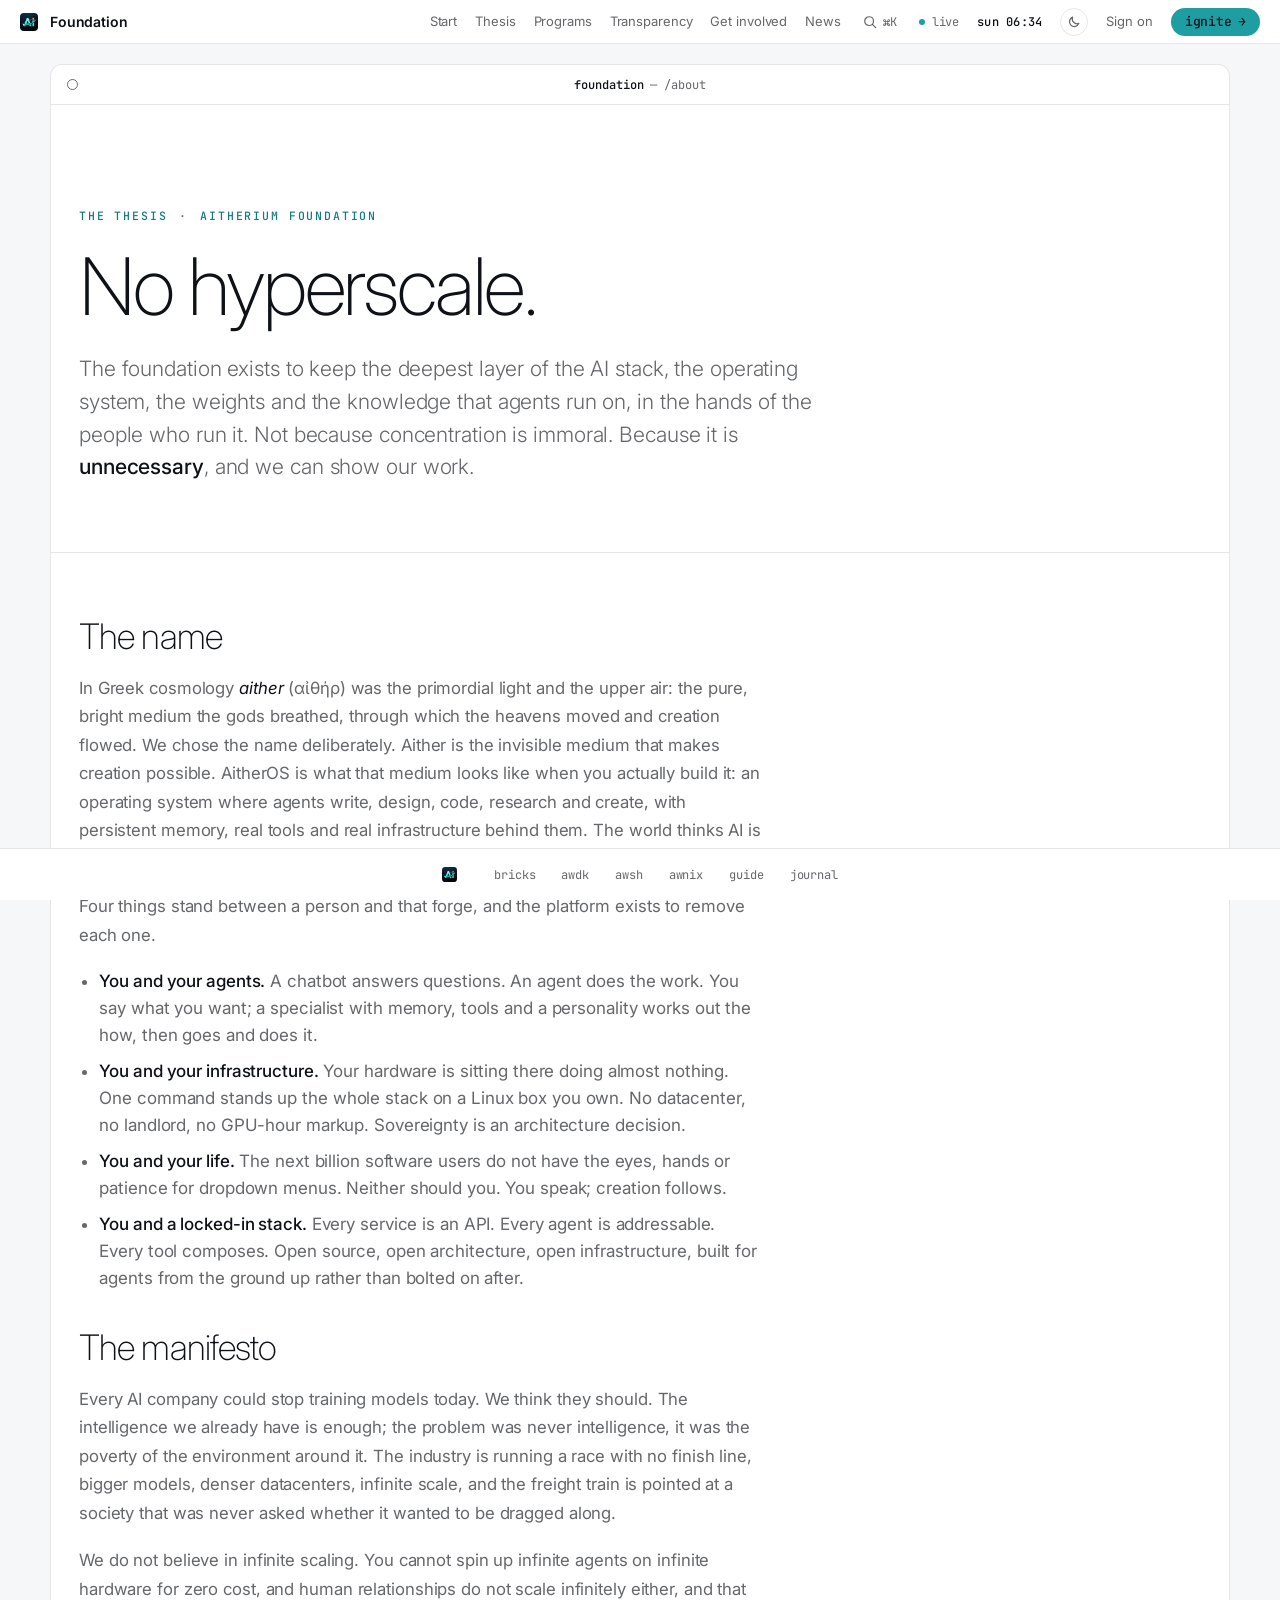
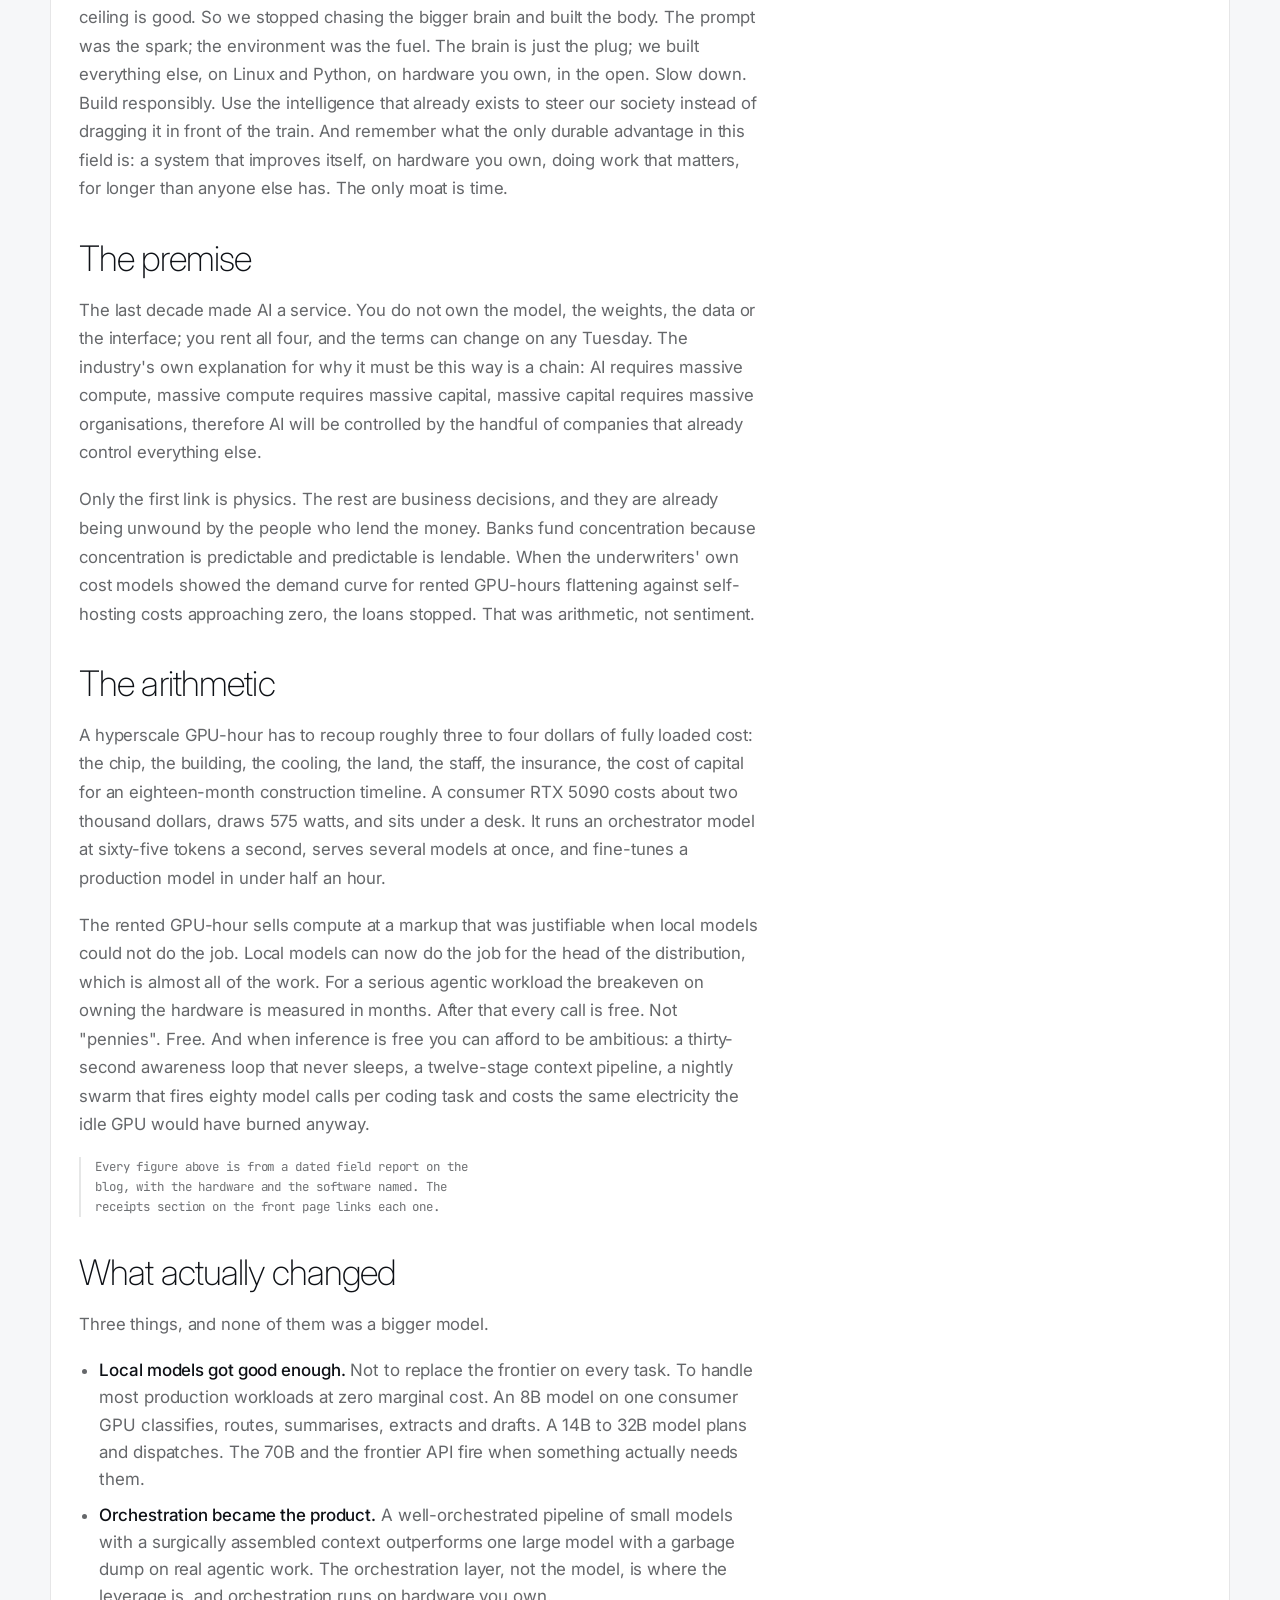
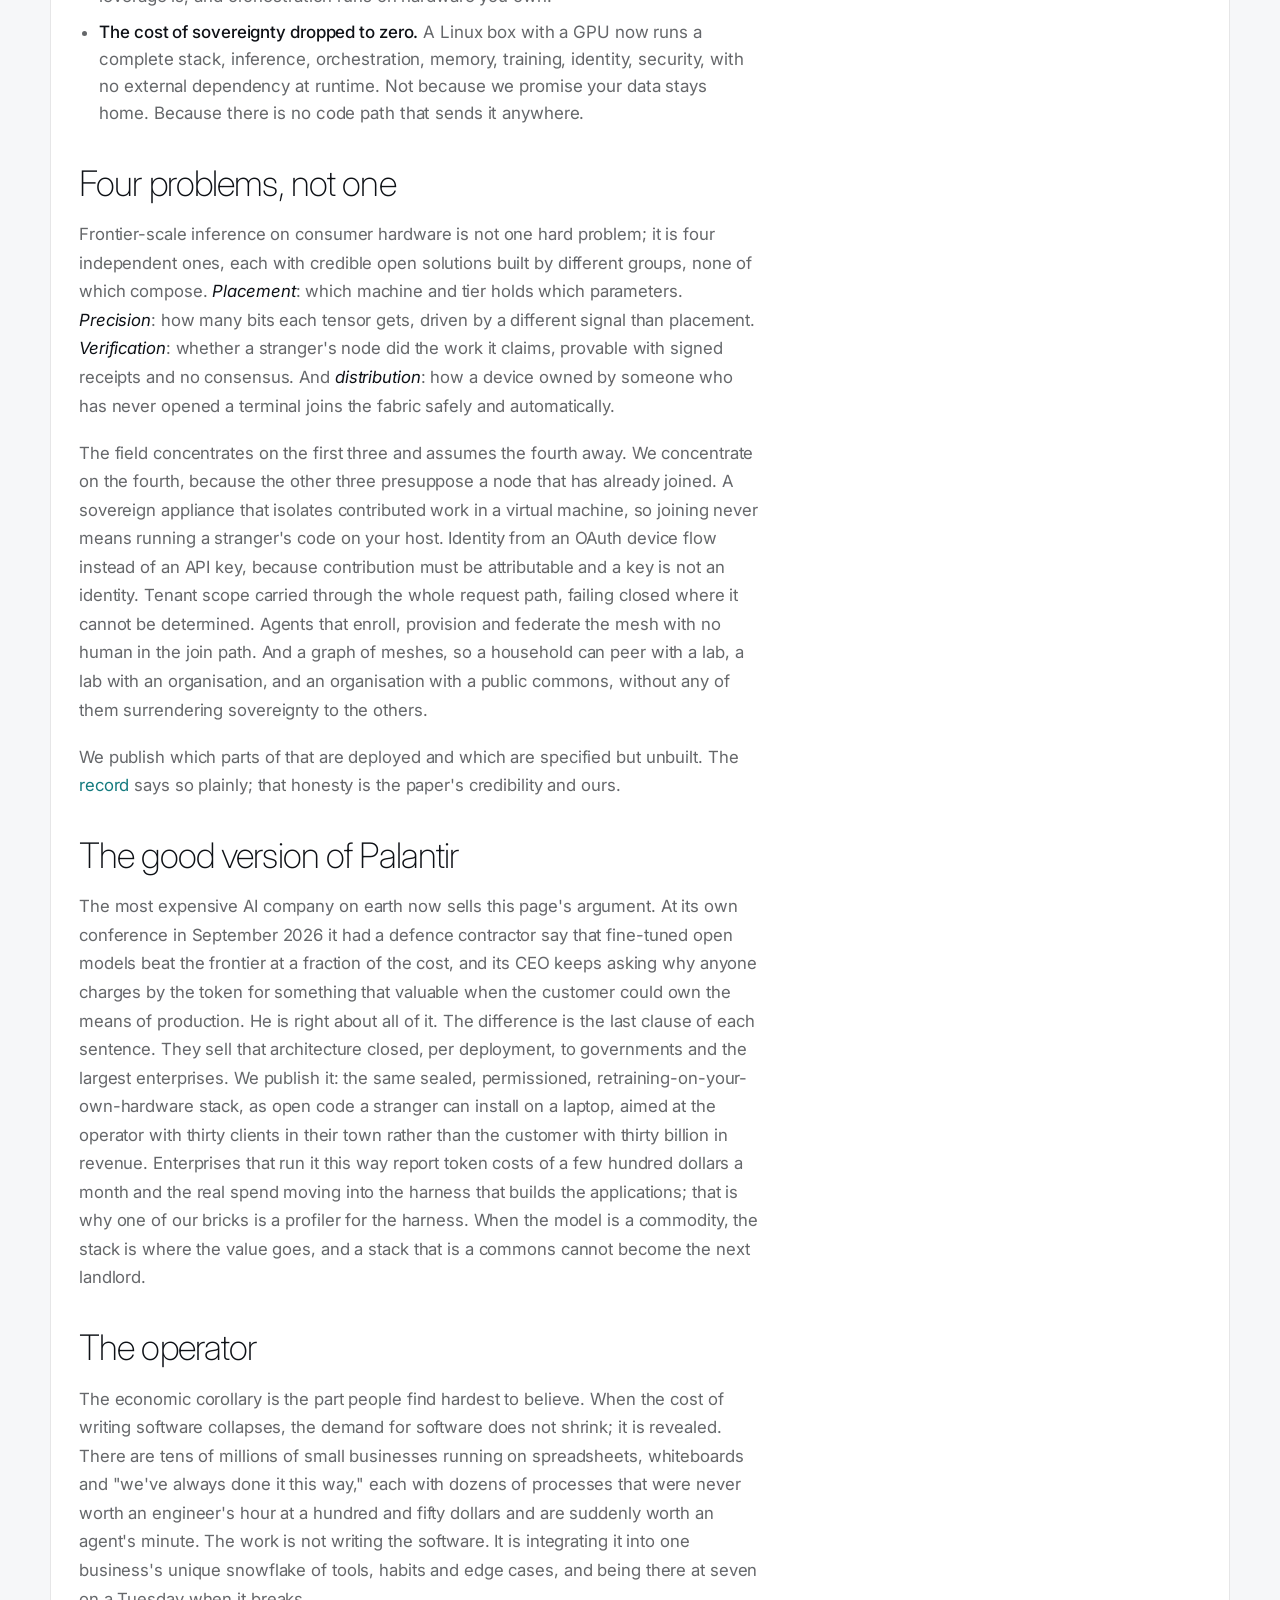
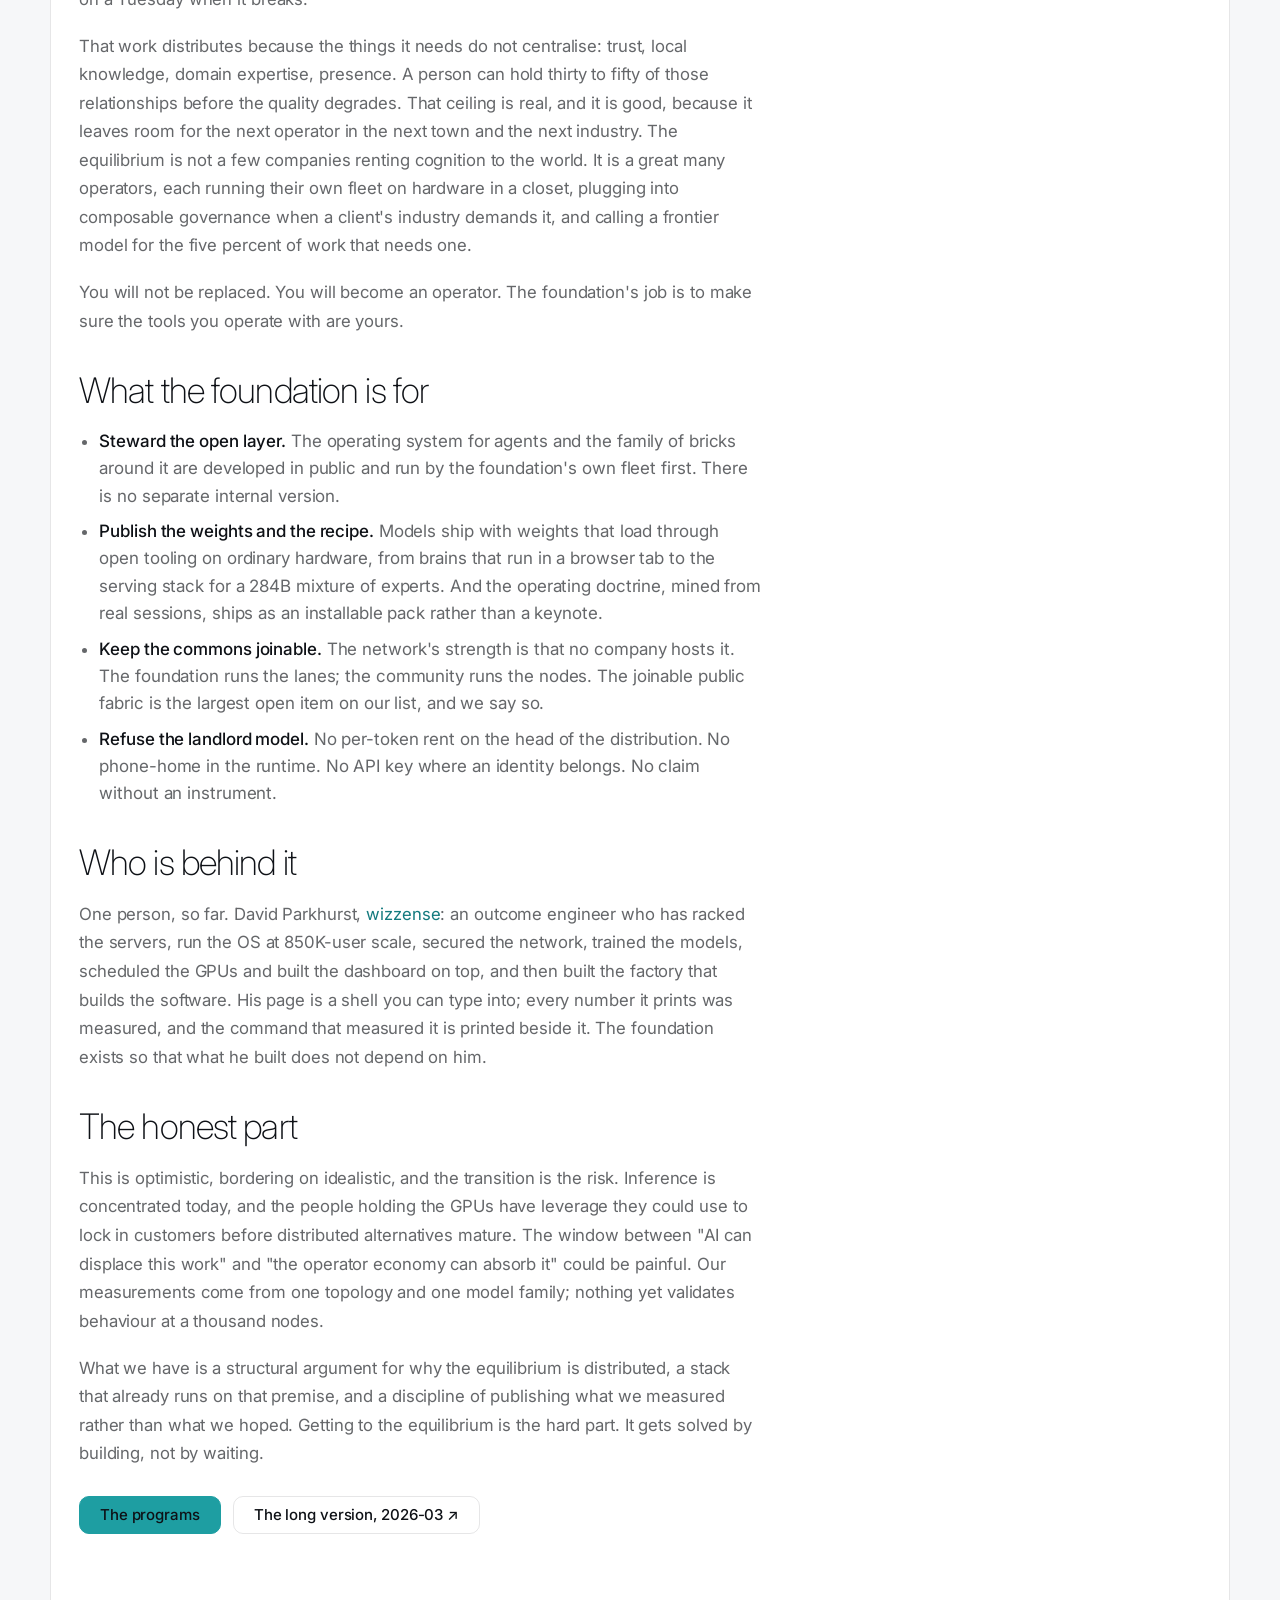
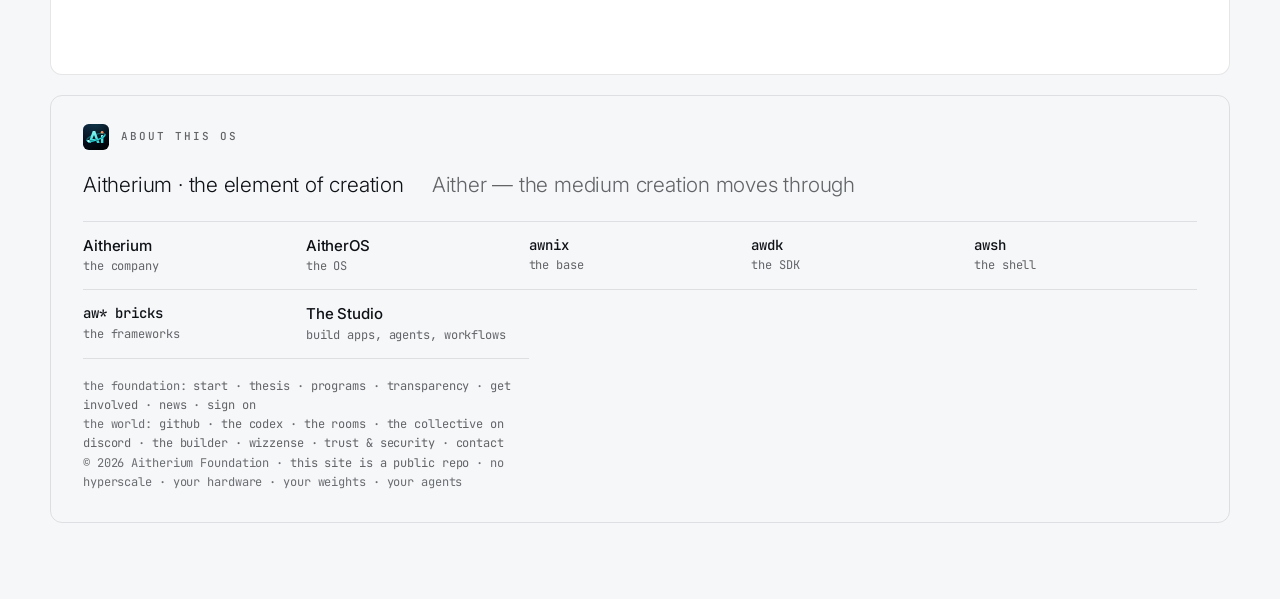
==== about.html @ 333ee671 "fix: stamp the stylesheet hash so the new CSS actually reaches visitors The lab front door shipped i" ====
<!DOCTYPE html>
<html lang="en">
<head>
  <meta charset="utf-8">
  <meta name="viewport" content="width=device-width, initial-scale=1">
  <title>The thesis — Aitherium Foundation</title>
  <meta name="description" content="Why the concentration thesis is wrong on arithmetic, what actually changed, the four problems of distributed inference, and the operator economy.">
  <meta property="og:type" content="website">
  <meta property="og:site_name" content="Aitherium Foundation">
  <meta property="og:title" content="The thesis — Aitherium Foundation">
  <meta property="og:description" content="Why the concentration thesis is wrong on arithmetic, what actually changed, the four problems of distributed inference, and the operator economy.">
  <meta property="og:url" content="https://aitherium.org/about.html">
  <link rel="canonical" href="https://aitherium.org/about.html">
  <link rel="icon" href="brand/aither-icon.svg">
  <link rel="icon" type="image/png" sizes="192x192" href="brand/aither-icon-192.png">
  <link rel="apple-touch-icon" href="brand/aither-icon-192.png">
  <meta property="og:image" content="https://aitherium.org/brand/aither-icon-512.png">
  <meta name="twitter:card" content="summary">
  <meta name="twitter:image" content="https://aitherium.org/brand/aither-icon-512.png">
  <link rel="stylesheet" href="https://fonts.googleapis.com/css2?family=Inter:wght@200;300;400;500;600&family=JetBrains+Mono:wght@400;500&display=swap">
  <link rel="stylesheet" href="kit/tokens.css">
  <link rel="stylesheet" href="kit/frame.css">
  <link rel="stylesheet" href="theme.css?v=dbc67fb927">
  <link rel="stylesheet" href="styles.css?v=0b318f308f">
  <script>(function(){var d=document.documentElement,t;try{t=localStorage.getItem('aitherium-theme')}catch(e){}
  d.setAttribute('data-theme',t==='dark'?'dark':'light');
  var m=document.createElement('meta');m.name='theme-color';
  m.content=getComputedStyle(d).getPropertyValue('--fk-bg').trim();document.head.appendChild(m);})();</script>
</head>
<body>
<a class="fk-skip" href="#fk-main">Skip to content</a>
<header class="fk-menubar" role="banner">
  <a class="fk-brand" href="index.html" aria-label="Aitherium Foundation home"><img class="fk-mark" src="brand/aither-icon.svg" alt="" aria-hidden="true"><span class="fk-app">Foundation</span></a>
  <span class="fk-sp"></span>
  <nav class="fk-links" aria-label="Foundation"><a href="start.html">Start</a><a href="about.html" aria-current="page">Thesis</a><a href="programs.html">Programs</a><a href="transparency.html">Transparency</a><a href="get-involved.html">Get involved</a><a href="news.html">News</a></nav>
  <a class="fk-k" href="#fk-about" data-fk-spotlight aria-label="Search (Ctrl K)"><svg viewBox="0 0 16 16" fill="none" aria-hidden="true"><circle cx="7" cy="7" r="5" stroke="currentColor" stroke-width="1.4"/><path d="M11 11l3.5 3.5" stroke="currentColor" stroke-width="1.4" stroke-linecap="round"/></svg><span>⌘K</span></a>
  <span class="fk-live"><i class="fk-dot" aria-hidden="true"></i><span>live</span></span>
  <time class="fk-clock" data-fk-clock></time>
  <button class="fk-theme" type="button" data-theme-toggle aria-pressed="false" aria-label="Dark mode" title="Dark mode"><svg class="moon" viewBox="0 0 16 16" fill="none" aria-hidden="true"><path d="M13.5 9.6A5.5 5.5 0 0 1 6.4 2.5a5.5 5.5 0 1 0 7.1 7.1z" stroke="currentColor" stroke-width="1.4" stroke-linejoin="round"/></svg><svg class="sun" viewBox="0 0 16 16" fill="none" aria-hidden="true"><circle cx="8" cy="8" r="3" stroke="currentColor" stroke-width="1.4"/><path d="M8 1v1.6M8 13.4V15M1 8h1.6M13.4 8H15M3 3l1.1 1.1M11.9 11.9L13 13M3 13l1.1-1.1M11.9 4.1L13 3" stroke="currentColor" stroke-width="1.4" stroke-linecap="round"/></svg></button>
  <a class="fk-signon" href="https://aitherium.com/">Sign on</a>
  <a class="fk-ignite" href="https://aitherium.com/">ignite <span aria-hidden="true">→</span></a>
</header>

<main class="fk-window" id="fk-main">
  <div class="fk-titlebar"><span class="fk-title"><b>foundation</b> — /about</span></div>
  <div class="fk-body">
  <section class="hero" style="padding-bottom:40px">
    <div class="container" style="display:block">
      <p class="eyebrow">The thesis <span class="sep">·</span> Aitherium Foundation</p>
      <h1>No&nbsp;hyperscale.</h1>
      <p class="lede">The foundation exists to keep the deepest layer of the AI stack, the operating
      system, the weights and the knowledge that agents run on, in the hands of the people who run
      it. Not because concentration is immoral. Because it is <strong>unnecessary</strong>, and we
      can show our work.</p>
    </div>
  </section>

  <section class="tight">
    <div class="container prose">
      <h2>The name</h2>
      <p>In Greek cosmology <em>aither</em> (αἰθήρ) was the primordial light and the upper air: the
      pure, bright medium the gods breathed, through which the heavens moved and creation flowed. We
      chose the name deliberately. Aither is the invisible medium that makes creation possible.
      AitherOS is what that medium looks like when you actually build it: an operating system where
      agents write, design, code, research and create, with persistent memory, real tools and real
      infrastructure behind them. The world thinks AI is a chatbot. We are here to show them it is a
      forge.</p>
      <p>Four things stand between a person and that forge, and the platform exists to remove each
      one.</p>
      <ul>
        <li><strong>You and your agents.</strong> A chatbot answers questions. An agent does the work.
        You say what you want; a specialist with memory, tools and a personality works out the how,
        then goes and does it.</li>
        <li><strong>You and your infrastructure.</strong> Your hardware is sitting there doing almost
        nothing. One command stands up the whole stack on a Linux box you own. No datacenter, no
        landlord, no GPU-hour markup. Sovereignty is an architecture decision.</li>
        <li><strong>You and your life.</strong> The next billion software users do not have the eyes,
        hands or patience for dropdown menus. Neither should you. You speak; creation follows.</li>
        <li><strong>You and a locked-in stack.</strong> Every service is an API. Every agent is
        addressable. Every tool composes. Open source, open architecture, open infrastructure, built
        for agents from the ground up rather than bolted on after.</li>
      </ul>

      <h2>The manifesto</h2>
      <p>Every AI company could stop training models today. We think they should. The intelligence we
      already have is enough; the problem was never intelligence, it was the poverty of the
      environment around it. The industry is running a race with no finish line, bigger models,
      denser datacenters, infinite scale, and the freight train is pointed at a society that was never
      asked whether it wanted to be dragged along.</p>
      <p>We do not believe in infinite scaling. You cannot spin up infinite agents on infinite hardware
      for zero cost, and human relationships do not scale infinitely either, and that ceiling is
      good. So we stopped chasing the bigger brain and built the body. The prompt was the spark; the
      environment was the fuel. The brain is just the plug; we built everything else, on Linux and
      Python, on hardware you own, in the open. Slow down. Build responsibly. Use the intelligence
      that already exists to steer our society instead of dragging it in front of the train. And
      remember what the only durable advantage in this field is: a system that improves itself, on
      hardware you own, doing work that matters, for longer than anyone else has. The only moat is
      time.</p>

      <h2>The premise</h2>
      <p>The last decade made AI a service. You do not own the model, the weights, the data or the
      interface; you rent all four, and the terms can change on any Tuesday. The industry's own
      explanation for why it must be this way is a chain: AI requires massive compute, massive
      compute requires massive capital, massive capital requires massive organisations, therefore AI
      will be controlled by the handful of companies that already control everything else.</p>
      <p>Only the first link is physics. The rest are business decisions, and they are already being
      unwound by the people who lend the money. Banks fund concentration because concentration is
      predictable and predictable is lendable. When the underwriters' own cost models showed the
      demand curve for rented GPU-hours flattening against self-hosting costs approaching zero, the
      loans stopped. That was arithmetic, not sentiment.</p>

      <h2>The arithmetic</h2>
      <p>A hyperscale GPU-hour has to recoup roughly three to four dollars of fully loaded cost: the
      chip, the building, the cooling, the land, the staff, the insurance, the cost of capital for an
      eighteen-month construction timeline. A consumer RTX 5090 costs about two thousand dollars,
      draws 575 watts, and sits under a desk. It runs an orchestrator model at sixty-five tokens a
      second, serves several models at once, and fine-tunes a production model in under half an hour.</p>
      <p>The rented GPU-hour sells compute at a markup that was justifiable when local models could
      not do the job. Local models can now do the job for the head of the distribution, which is
      almost all of the work. For a serious agentic workload the breakeven on owning the hardware is
      measured in months. After that every call is free. Not "pennies". Free. And when inference is
      free you can afford to be ambitious: a thirty-second awareness loop that never sleeps, a
      twelve-stage context pipeline, a nightly swarm that fires eighty model calls per coding task and
      costs the same electricity the idle GPU would have burned anyway.</p>
      <div class="aside">Every figure above is from a dated field report on the blog, with the
      hardware and the software named. The receipts section on the front page links each one.</div>

      <h2>What actually changed</h2>
      <p>Three things, and none of them was a bigger model.</p>
      <ul>
        <li><strong>Local models got good enough.</strong> Not to replace the frontier on every task.
        To handle most production workloads at zero marginal cost. An 8B model on one consumer GPU
        classifies, routes, summarises, extracts and drafts. A 14B to 32B model plans and dispatches.
        The 70B and the frontier API fire when something actually needs them.</li>
        <li><strong>Orchestration became the product.</strong> A well-orchestrated pipeline of small
        models with a surgically assembled context outperforms one large model with a garbage dump on
        real agentic work. The orchestration layer, not the model, is where the leverage is, and
        orchestration runs on hardware you own.</li>
        <li><strong>The cost of sovereignty dropped to zero.</strong> A Linux box with a GPU now runs
        a complete stack, inference, orchestration, memory, training, identity, security, with no
        external dependency at runtime. Not because we promise your data stays home. Because there is
        no code path that sends it anywhere.</li>
      </ul>

      <h2>Four problems, not one</h2>
      <p>Frontier-scale inference on consumer hardware is not one hard problem; it is four
      independent ones, each with credible open solutions built by different groups, none of which
      compose. <em>Placement</em>: which machine and tier holds which parameters. <em>Precision</em>:
      how many bits each tensor gets, driven by a different signal than placement. <em>Verification</em>:
      whether a stranger's node did the work it claims, provable with signed receipts and no
      consensus. And <em>distribution</em>: how a device owned by someone who has never opened a
      terminal joins the fabric safely and automatically.</p>
      <p>The field concentrates on the first three and assumes the fourth away. We concentrate on the
      fourth, because the other three presuppose a node that has already joined. A sovereign appliance
      that isolates contributed work in a virtual machine, so joining never means running a stranger's
      code on your host. Identity from an OAuth device flow instead of an API key, because contribution
      must be attributable and a key is not an identity. Tenant scope carried through the whole request
      path, failing closed where it cannot be determined. Agents that enroll, provision and federate
      the mesh with no human in the join path. And a graph of meshes, so a household can peer with a
      lab, a lab with an organisation, and an organisation with a public commons, without any of them
      surrendering sovereignty to the others.</p>
      <p>We publish which parts of that are deployed and which are specified but unbuilt. The
      <a href="transparency.html#deployed">record</a> says so plainly; that honesty is the paper's
      credibility and ours.</p>

      <h2>The good version of Palantir</h2>
      <p>The most expensive AI company on earth now sells this page's argument. At its own
      conference in September 2026 it had a defence contractor say that fine-tuned open models
      beat the frontier at a fraction of the cost, and its CEO keeps asking why anyone charges by
      the token for something that valuable when the customer could own the means of production.
      He is right about all of it. The difference is the last clause of each sentence. They sell
      that architecture closed, per deployment, to governments and the largest enterprises. We
      publish it: the same sealed, permissioned, retraining-on-your-own-hardware stack, as open
      code a stranger can install on a laptop, aimed at the operator with thirty clients in their
      town rather than the customer with thirty billion in revenue. Enterprises that run it this
      way report token costs of a few hundred dollars a month and the real spend moving into the
      harness that builds the applications; that is why one of our bricks is a profiler for the
      harness. When the model is a commodity, the stack is where the value goes, and a stack that
      is a commons cannot become the next landlord.</p>

      <h2>The operator</h2>
      <p>The economic corollary is the part people find hardest to believe. When the cost of writing
      software collapses, the demand for software does not shrink; it is revealed. There are tens of
      millions of small businesses running on spreadsheets, whiteboards and "we've always done it this
      way," each with dozens of processes that were never worth an engineer's hour at a hundred and
      fifty dollars and are suddenly worth an agent's minute. The work is not writing the software. It
      is integrating it into one business's unique snowflake of tools, habits and edge cases, and being
      there at seven on a Tuesday when it breaks.</p>
      <p>That work distributes because the things it needs do not centralise: trust, local knowledge,
      domain expertise, presence. A person can hold thirty to fifty of those relationships before the
      quality degrades. That ceiling is real, and it is good, because it leaves room for the next
      operator in the next town and the next industry. The equilibrium is not a few companies renting
      cognition to the world. It is a great many operators, each running their own fleet on hardware in
      a closet, plugging into composable governance when a client's industry demands it, and calling a
      frontier model for the five percent of work that needs one.</p>
      <p>You will not be replaced. You will become an operator. The foundation's job is to make sure
      the tools you operate with are yours.</p>

      <h2>What the foundation is for</h2>
      <ul>
        <li><strong>Steward the open layer.</strong> The operating system for agents and the family
        of bricks around it are developed in public and run by the foundation's own fleet first. There
        is no separate internal version.</li>
        <li><strong>Publish the weights and the recipe.</strong> Models ship with weights that load
        through open tooling on ordinary hardware, from brains that run in a browser tab to the
        serving stack for a 284B mixture of experts. And the operating doctrine, mined from real
        sessions, ships as an installable pack rather than a keynote.</li>
        <li><strong>Keep the commons joinable.</strong> The network's strength is that no company
        hosts it. The foundation runs the lanes; the community runs the nodes. The joinable public
        fabric is the largest open item on our list, and we say so.</li>
        <li><strong>Refuse the landlord model.</strong> No per-token rent on the head of the
        distribution. No phone-home in the runtime. No API key where an identity belongs. No claim
        without an instrument.</li>
      </ul>

      <div id="built-on" data-built-on="https://aitherium.com/ecosystem.json" hidden>
        <h2>Built on open source</h2>
        <p>The foundation stands on these projects. A commons is only honest if it names the
        commons it was built from, so this list is not typed here: it is read live from the
        <a href="https://aitherium.com/ecosystem.json" rel="noopener">ecosystem registry</a>, the same record the stack
        is built from, and a licence prints only where it was checked against the upstream.</p>
        <div class="record-wrap"><div class="record">
          <table>
            <thead><tr><th>Project</th><th>What it does here</th><th>Licence</th></tr></thead>
            <tbody></tbody>
          </table>
        </div></div>
      </div>

      <h2>Who is behind it</h2>
      <p>One person, so far. David Parkhurst, <a href="https://wizzense.github.io/" rel="noopener">wizzense</a>:
      an outcome engineer who has racked the servers, run the OS at 850K-user scale, secured the
      network, trained the models, scheduled the GPUs and built the dashboard on top, and then
      built the factory that builds the software. His page is a shell you can type into; every
      number it prints was measured, and the command that measured it is printed beside it. The
      foundation exists so that what he built does not depend on him.</p>

      <h2>The honest part</h2>
      <p>This is optimistic, bordering on idealistic, and the transition is the risk. Inference is
      concentrated today, and the people holding the GPUs have leverage they could use to lock in
      customers before distributed alternatives mature. The window between "AI can displace this
      work" and "the operator economy can absorb it" could be painful. Our measurements come from one
      topology and one model family; nothing yet validates behaviour at a thousand nodes.</p>
      <p>What we have is a structural argument for why the equilibrium is distributed, a stack that
      already runs on that premise, and a discipline of publishing what we measured rather than what
      we hoped. Getting to the equilibrium is the hard part. It gets solved by building, not by waiting.</p>
      <div class="actions">
        <a class="btn btn-primary" href="programs.html">The programs</a>
        <a class="btn" href="https://blog.aitherium.com/blog/sovereign-deployment-year-of-linux-desktop" rel="noopener">The long version, 2026-03 ↗</a>
      </div>
    </div>
  </section>
  </div>
</main>

<footer class="fk-about" id="fk-about" aria-labelledby="fk-about-h">
  <div class="fk-about-hd"><img class="fk-mark" src="brand/aither-icon.svg" alt="" aria-hidden="true"><h2 id="fk-about-h">About this OS</h2></div>
  <p class="fk-brandlines"><span>Aitherium · the element of creation</span><span>Aither — the medium creation moves through</span></p>
  <div class="fk-family"><a href="https://aitherium.com/about"><span class="n">Aitherium</span><span class="r">the company</span></a><a href="https://aitherium.com/"><span class="n">AitherOS</span><span class="r">the OS</span></a><a href="https://aitherium.github.io/awnix/"><span class="n m">awnix</span><span class="r">the base</span></a><a href="https://aitherium.github.io/awdk/"><span class="n m">awdk</span><span class="r">the SDK</span></a><a href="https://aitherium.github.io/awsh/"><span class="n m">awsh</span><span class="r">the shell</span></a><a href="https://aitherium.github.io/"><span class="n m">aw* bricks</span><span class="r">the frameworks</span></a><a href="https://aitherium.com/studio"><span class="n">The Studio</span><span class="r">build apps, agents, workflows</span></a></div>
  <p class="fk-colophon">the foundation: <a href="start.html">start</a> · <a href="about.html">thesis</a> · <a href="programs.html">programs</a> · <a href="transparency.html">transparency</a> · <a href="get-involved.html">get involved</a> · <a href="news.html">news</a> · <a href="https://aitherium.com/">sign on</a><br>
  the world: <a href="https://github.com/Aitherium" rel="noopener">github</a> · <a href="https://aitherium.github.io/awknowledge/" rel="noopener">the codex</a> ·
  <a href="https://relay.aitherium.com" rel="noopener">the rooms</a> · <a href="https://discord.gg/kKhgRm9wH" rel="noopener">the collective on discord</a> ·
  <a href="https://wizzense.github.io/" rel="noopener">the builder · wizzense</a> · <a href="https://aitherium.com/trust/" rel="noopener">trust &amp; security</a> · <a href="mailto:foundation@aitherium.org">contact</a><br>
  © 2026 Aitherium Foundation · <a href="https://github.com/Aitherium/aitherium-org" rel="noopener">this site is a public repo</a> ·
  no hyperscale · your hardware · your weights · your agents</p>
</footer>
<nav class="fk-dock" aria-label="The family"><a href="https://aitherium.com/" aria-label="AitherOS"><img class="fk-mark" src="brand/aither-icon.svg" alt="" aria-hidden="true"></a><span class="fk-sep" aria-hidden="true"></span><a href="https://aitherium.github.io/">bricks</a><a href="https://aitherium.github.io/awdk/">awdk</a><a href="https://aitherium.github.io/awsh/">awsh</a><a href="https://aitherium.github.io/awnix/">awnix</a><a href="https://aitherium.github.io/awknowledge/">guide</a><a href="https://blog.aitherium.com/">journal</a></nav>
<script type="application/json" id="fk-index">[{"t":"Start","h":"start.html","k":"foundation","d":""},{"t":"Thesis","h":"about.html","k":"foundation","d":""},{"t":"Programs","h":"programs.html","k":"foundation","d":""},{"t":"Transparency","h":"transparency.html","k":"foundation","d":""},{"t":"Get involved","h":"get-involved.html","k":"foundation","d":""},{"t":"News","h":"news.html","k":"foundation","d":""},{"t":"Sign on","h":"https://aitherium.com/","k":"foundation","d":"AitherOS Online"},{"t":"Aitherium","h":"https://aitherium.com/about","k":"family","d":"the company"},{"t":"AitherOS","h":"https://aitherium.com/","k":"family","d":"the OS"},{"t":"awnix","h":"https://aitherium.github.io/awnix/","k":"family","d":"the base"},{"t":"awdk","h":"https://aitherium.github.io/awdk/","k":"family","d":"the SDK"},{"t":"awsh","h":"https://aitherium.github.io/awsh/","k":"family","d":"the shell"},{"t":"aw* bricks","h":"https://aitherium.github.io/","k":"family","d":"the frameworks"},{"t":"The Studio","h":"https://aitherium.com/studio","k":"family","d":"build apps, agents, workflows"},{"t":"journal","h":"https://blog.aitherium.com/","k":"family","d":"how it is built"}]</script>
<script src="kit/spotlight.js"></script>
<script src="app.js?v=42aafbf7d6"></script>
</body>
</html>
---- kit/tokens.css ----
/* ═══════════════════════════════════════════════════════════════════════════
   AITHERIUM FAMILY KIT — tokens (static flavour)   @family-kit v1
   One palette for every static page in the family: the org hub, every aw*
   brick's Pages site, the awdk docs, the Guide. Values are the same as the
   React flavour of the kit on aitherium.com; a parity check (FK001) asserts
   the two agree.

   Rules this sheet exists to hold: ONE accent, no gradients, no glass, Inter
   for the product voice and JetBrains Mono for the system voice.
   This file is INLINED VERBATIM into public pages: name no internal path here.
   ═══════════════════════════════════════════════════════════════════════════ */
:root{
  /* palette */
  --fk-bg:#050507;
  --fk-ink:#EDEFF5;
  --fk-dim:rgba(237,239,245,.55);
  --fk-faint:rgba(237,239,245,.35);
  --fk-hairline:rgba(255,255,255,.08);
  --fk-raise:rgba(255,255,255,.025);
  --fk-accent:#5EC9CC;
  --fk-accent-glow:rgba(94,201,204,.35);
  --fk-accent-wash:rgba(94,201,204,.08);

  /* type */
  --fk-sans:'Inter',system-ui,-apple-system,'Segoe UI',Roboto,sans-serif;
  --fk-mono:'JetBrains Mono',ui-monospace,'SF Mono','Cascadia Mono',Menlo,Consolas,'Liberation Mono',monospace;

  /* shape + motion */
  --fk-radius:12px;
  --fk-radius-sm:8px;
  --fk-ease:cubic-bezier(.2,.8,.2,1);
  --fk-menubar-h:44px;
  --fk-maxw:1180px;
  --fk-dock-h:52px;

  /* Aliases, so content written against older class contracts and the
     constellation widget (which themes off --ink/--dim/--line/--panel) land on
     THIS palette instead of their own fallbacks. Every one is the same colour
     as a --fk-* token above; none is a second accent. */
  --background:var(--fk-bg);
  --foreground:var(--fk-ink);
  --surface:var(--fk-raise);
  --surface-2:var(--fk-raise);
  --tx-2:var(--fk-dim);
  --tx-muted:var(--fk-faint);
  --border:var(--fk-hairline);
  --accent:var(--fk-accent);
  --accent-a04:rgba(94,201,204,.04);
  --accent-a10:rgba(94,201,204,.10);
  --accent-a30:rgba(94,201,204,.30);
  --accent-a50:rgba(94,201,204,.50);
  --accent-glow:var(--fk-accent-glow);
  --cyan:var(--fk-accent);
  --ink:var(--fk-ink);
  --dim:var(--fk-dim);
  --line:var(--fk-hairline);
  --panel:var(--fk-bg);
  --warn:var(--fk-dim);
  --font:var(--fk-sans);
  --sans:var(--fk-sans);
  --mono:var(--fk-mono);
}
---- kit/frame.css ----
/* ═══════════════════════════════════════════════════════════════════════════
   AITHERIUM FAMILY KIT — the OS frame (static flavour)   @family-kit v1
   Menubar (mark · app · live · clock · ignite), ONE focused window with a mono
   title, a dock, and the "About this OS" panel. Then the content contract the
   generated pages already emit (.wrap .card .code .panel .orb ...), restyled
   onto the kit so no generator keeps a palette of its own.
   Needs tokens.css first. Zero JS required: spotlight.js only adds ⌘K.
   ═══════════════════════════════════════════════════════════════════════════ */
*,*::before,*::after{box-sizing:border-box}
html{-webkit-text-size-adjust:100%;color-scheme:dark;background:var(--fk-bg)}
body{margin:0;background:var(--fk-bg);color:var(--fk-ink);font:400 15px/1.65 var(--fk-sans);
  letter-spacing:-.006em;-webkit-font-smoothing:antialiased}
::selection{background:rgba(94,201,204,.28);color:var(--fk-ink)}
a{color:var(--fk-ink);text-decoration-color:var(--fk-faint);text-underline-offset:3px}
a:hover{color:var(--fk-accent)}
:focus-visible{outline:1px solid var(--fk-accent);outline-offset:2px;border-radius:4px}
img,svg,video{max-width:100%}
code,pre,kbd,samp{font-family:var(--fk-mono)}
.fk-mark{width:18px;height:18px;color:var(--fk-accent);flex:none;display:block}
.fk-caps{font:500 11px/1.4 var(--fk-mono);letter-spacing:.18em;text-transform:uppercase;color:var(--fk-dim)}
.fk-skip{position:absolute;left:-9999px}
.fk-skip:focus{left:12px;top:8px;z-index:60;background:var(--fk-bg);padding:6px 10px}

/* ─── menubar ─────────────────────────────────────────────────────────── */
.fk-menubar{position:sticky;top:0;z-index:40;height:var(--fk-menubar-h);display:flex;align-items:center;
  gap:18px;padding:0 20px;background:var(--fk-bg);border-bottom:1px solid var(--fk-hairline)}
.fk-brand{display:flex;align-items:center;gap:12px;text-decoration:none;color:var(--fk-ink);min-width:0}
.fk-app{font:600 14px/1 var(--fk-sans);letter-spacing:-.01em;white-space:nowrap;overflow:hidden;text-overflow:ellipsis}
.fk-sp{flex:1}
.fk-links{display:flex;gap:18px}
.fk-links a{font:400 13px/1 var(--fk-sans);color:var(--fk-dim);text-decoration:none;white-space:nowrap}
.fk-links a:hover{color:var(--fk-ink)}
.fk-k{display:inline-flex;align-items:center;gap:6px;font:400 12px/1 var(--fk-mono);color:var(--fk-dim);
  text-decoration:none;background:none;border:0;padding:4px;cursor:pointer}
.fk-k svg{width:14px;height:14px}
.fk-live{display:inline-flex;align-items:center;gap:7px;font:400 12px/1 var(--fk-mono);color:var(--fk-dim)}
.fk-dot{width:6px;height:6px;border-radius:50%;background:var(--fk-accent);box-shadow:0 0 8px var(--fk-accent-glow)}
.fk-clock{font:500 12px/1 var(--fk-mono);color:var(--fk-ink);letter-spacing:.02em;min-width:9ch}
.fk-clock:empty{display:none}
.fk-ignite{display:inline-flex;align-items:center;gap:6px;height:28px;padding:0 14px;border-radius:999px;
  background:var(--fk-accent);color:var(--fk-bg);font:500 13px/1 var(--fk-mono);text-transform:lowercase;text-decoration:none;white-space:nowrap}
.fk-ignite:hover{color:var(--fk-bg);box-shadow:0 0 0 3px var(--fk-accent-wash)}

/* ─── the window ──────────────────────────────────────────────────────── */
.fk-window{max-width:var(--fk-maxw);margin:20px auto 0;border:1px solid var(--fk-hairline);
  border-radius:var(--fk-radius);background:var(--fk-bg);overflow:hidden}
.fk-titlebar{position:relative;height:40px;display:flex;align-items:center;justify-content:center;
  padding:0 44px;border-bottom:1px solid var(--fk-hairline)}
.fk-titlebar::before{content:"";position:absolute;left:16px;top:50%;width:11px;height:11px;margin-top:-6px;
  border:1px solid var(--fk-faint);border-radius:50%}
.fk-title{font:400 12px/1 var(--fk-mono);color:var(--fk-dim);white-space:nowrap;overflow:hidden;text-overflow:ellipsis}
.fk-title b{color:var(--fk-ink);font-weight:500}
/* The dock is a bar pinned to the bottom edge, full width and opaque, and the
   page reserves its height: the viewport simply ends above it, so no content ever
   sits half-visible beside or under a floating pill. The window also ends with a
   dock-height of clear space, so its last line is never under it. */
.fk-body{padding:8px 0 calc(var(--fk-dock-h) + 24px)}
body{padding-bottom:calc(var(--fk-dock-h) + 24px)}

/* ─── dock ────────────────────────────────────────────────────────────── */
.fk-dock{position:fixed;left:0;right:0;bottom:0;z-index:40;display:flex;justify-content:center;gap:2px;
  min-height:var(--fk-dock-h);align-items:center;padding:6px 12px calc(6px + env(safe-area-inset-bottom));
  background:var(--fk-bg);border-top:1px solid var(--fk-hairline);overflow-x:auto;scrollbar-width:none}
.fk-dock::-webkit-scrollbar{display:none}
.fk-dock a{position:relative;display:flex;align-items:center;gap:8px;padding:8px 12px;border-radius:9px;
  font:400 12px/1 var(--fk-mono);color:var(--fk-dim);text-decoration:none;white-space:nowrap}
.fk-dock a:hover{color:var(--fk-ink);background:var(--fk-raise)}
.fk-dock a[aria-current]{color:var(--fk-ink)}
.fk-dock a[aria-current]::after{content:"";position:absolute;left:50%;bottom:2px;width:3px;height:3px;
  margin-left:-1.5px;border-radius:50%;background:var(--fk-accent)}
.fk-dock .fk-mark{width:15px;height:15px}
.fk-dock .fk-sep{width:1px;margin:6px 4px;background:var(--fk-hairline);flex:none}

/* ─── About this OS ───────────────────────────────────────────────────── */
.fk-about{max-width:var(--fk-maxw);margin:20px auto 0;padding:28px 32px 30px;border:1px solid var(--fk-hairline);
  border-radius:var(--fk-radius)}
.fk-about-hd{display:flex;align-items:center;gap:12px;margin-bottom:20px}
.fk-about-hd .fk-mark{width:26px;height:26px}
.fk-about-hd h2{margin:0;font:500 11px/1.4 var(--fk-mono);letter-spacing:.18em;text-transform:uppercase;color:var(--fk-dim);border:0;padding:0}
.fk-brandlines{display:flex;flex-wrap:wrap;gap:6px 28px;margin:0 0 22px;font:300 clamp(1.05rem,2vw,1.3rem)/1.4 var(--fk-sans);letter-spacing:-.01em;color:var(--fk-ink)}
.fk-brandlines span+span{color:var(--fk-dim)}
.fk-family{display:grid;grid-template-columns:repeat(auto-fill,minmax(200px,1fr));gap:0;margin:0;
  border-top:1px solid var(--fk-hairline)}
.fk-family a{display:block;padding:14px 16px 14px 0;border-bottom:1px solid var(--fk-hairline);text-decoration:none}
.fk-family .n{display:block;font:500 15px/1.3 var(--fk-sans);color:var(--fk-ink)}
.fk-family .n.m{font:500 14px/1.3 var(--fk-mono)}
.fk-family .r{display:block;font:400 12px/1.5 var(--fk-mono);color:var(--fk-dim);margin-top:2px}
.fk-family a:hover .n{color:var(--fk-accent)}
.fk-colophon{margin:18px 0 0;font:400 12px/1.6 var(--fk-mono);color:var(--fk-faint)}
.fk-colophon a{color:var(--fk-dim)}

/* ─── spotlight (⌘K) ──────────────────────────────────────────────────── */
.fk-spot{position:fixed;inset:0;z-index:60;display:none;align-items:flex-start;justify-content:center;
  padding:12vh 16px 16px;background:rgba(5,5,7,.86)}
.fk-spot.open{display:flex}
.fk-spot-box{width:100%;max-width:620px;background:var(--fk-bg);border:1px solid var(--fk-hairline);
  border-radius:var(--fk-radius);box-shadow:0 0 0 1px var(--fk-accent-wash),0 24px 80px rgba(0,0,0,.6);overflow:hidden}
.fk-spot-in{display:flex;align-items:center;gap:12px;padding:0 16px;border-bottom:1px solid var(--fk-hairline)}
.fk-spot-in input{flex:1;height:52px;background:none;border:0;outline:0;color:var(--fk-ink);font:400 15px/1 var(--fk-mono)}
.fk-spot-in input::placeholder{color:var(--fk-faint)}
.fk-spot-in input::-webkit-search-cancel-button{-webkit-appearance:none;appearance:none}
.fk-spot ul{list-style:none;margin:0;padding:6px;max-height:52vh;overflow-y:auto}
.fk-spot li a{display:flex;align-items:baseline;gap:12px;padding:10px 12px;border-radius:var(--fk-radius-sm);
  text-decoration:none;color:var(--fk-ink)}
.fk-spot li a .k{margin-left:auto;font:400 11px/1 var(--fk-mono);letter-spacing:.12em;text-transform:uppercase;color:var(--fk-faint)}
.fk-spot li a .d{font:400 12px/1.4 var(--fk-mono);color:var(--fk-dim);overflow:hidden;text-overflow:ellipsis;white-space:nowrap}
.fk-spot li[aria-selected="true"] a{background:var(--fk-accent-wash)}
.fk-spot li[aria-selected="true"] a .t{color:var(--fk-accent)}
.fk-spot .fk-none{padding:18px;font:400 12px/1 var(--fk-mono);color:var(--fk-faint)}

/* ─── content contract ────────────────────────────────────────────────── */
.wrap{max-width:1040px;margin:0 auto;padding:0 40px}
header,section{padding:36px 0}
.fk-body > header:first-child,.fk-body > .wrap:first-child > header:first-child{padding-top:52px}
h1{font:300 clamp(2.2rem,5.2vw,3.6rem)/1.06 var(--fk-sans);letter-spacing:-.03em;margin:0 0 18px;color:var(--fk-ink)}
h1 .g,.g{color:var(--fk-accent);background:none;-webkit-text-fill-color:currentColor}
h2{font:400 clamp(1.4rem,2.6vw,1.9rem)/1.2 var(--fk-sans);letter-spacing:-.02em;margin:0 0 10px;color:var(--fk-ink)}
section h2:not(:first-child),.readme h2{margin-top:36px}
h3{font:500 16px/1.35 var(--fk-sans);letter-spacing:-.01em;margin:0 0 6px}
h4{font:500 11px/1.4 var(--fk-mono);letter-spacing:.18em;text-transform:uppercase;color:var(--fk-dim);margin:22px 0 8px}
p{margin:0 0 14px}
.lede{font:300 clamp(1.05rem,1.8vw,1.25rem)/1.6 var(--fk-sans);color:var(--fk-dim);max-width:62ch;margin:0 0 28px}
.sub{color:var(--fk-dim);max-width:66ch;margin:0 0 22px}
.eyebrow,.pill{display:inline-flex;align-items:center;gap:10px;margin:0 0 22px;font:500 11px/1.4 var(--fk-mono);
  letter-spacing:.18em;text-transform:uppercase;color:var(--fk-accent)}
.eyebrow .dot{width:5px;height:5px;border-radius:50%;background:var(--fk-accent)}
.exp{display:flex;align-items:center;gap:10px;margin:0 0 16px;font:400 12px/1.5 var(--fk-mono);color:var(--fk-dim)}
.exp .glyph{color:var(--fk-accent)}
.exp b{color:var(--fk-ink);font-weight:500}
.cta{display:flex;flex-wrap:wrap;gap:10px;margin:0 0 32px}
.btn{display:inline-flex;align-items:center;justify-content:center;gap:8px;height:38px;padding:0 18px;border-radius:999px;
  font:500 14px/1 var(--fk-sans);text-decoration:none;border:1px solid var(--fk-hairline);color:var(--fk-ink);background:none;cursor:pointer}
.btn-p{background:var(--fk-accent);border-color:var(--fk-accent);color:var(--fk-bg)}
.btn-p:hover{color:var(--fk-bg);box-shadow:0 0 0 3px var(--fk-accent-wash)}
.btn-s{border-color:transparent;padding:0 6px;color:var(--fk-dim);text-decoration:underline;text-decoration-color:var(--fk-faint);text-underline-offset:4px}
.btn-s:hover{color:var(--fk-ink)}
.hide-sm{}
code{font-size:.88em;color:var(--fk-ink);background:var(--fk-raise);border:1px solid var(--fk-hairline);border-radius:5px;padding:.08em .38em}
pre{margin:0 0 16px;padding:14px 16px;border:1px solid var(--fk-hairline);border-radius:var(--fk-radius-sm);
  background:var(--fk-raise);overflow-x:auto;font:400 13px/1.6 var(--fk-mono);color:var(--fk-ink)}
pre code{background:none;border:0;padding:0;font-size:inherit}
.code{position:relative;margin:0 0 28px;border:1px solid var(--fk-hairline);border-radius:var(--fk-radius);overflow:hidden}
.code .bar{display:flex;align-items:center;gap:6px;height:34px;padding:0 14px;border-bottom:1px solid var(--fk-hairline)}
.code .bar > span:not(.t){display:none}
.code .bar .t{font:400 12px/1 var(--fk-mono);color:var(--fk-dim)}
.code pre{margin:0;border:0;border-radius:0;background:none;padding:16px 18px}
.code pre.prose{white-space:pre-wrap;font-family:var(--fk-sans);font-size:14px;color:var(--fk-dim)}
.code pre .c{color:var(--fk-faint)}
.code pre .k{color:var(--fk-accent)}
.code pre .s{color:var(--fk-ink)}
.code .copy{position:absolute;top:6px;right:8px;height:22px;padding:0 8px;border:1px solid var(--fk-hairline);border-radius:6px;
  background:var(--fk-bg);color:var(--fk-dim);font:400 11px/1 var(--fk-mono);letter-spacing:.12em;text-transform:uppercase;cursor:pointer}
.grid{display:grid;gap:0;grid-template-columns:repeat(auto-fill,minmax(280px,1fr));border-top:1px solid var(--fk-hairline);
  border-left:1px solid var(--fk-hairline);margin:0 0 8px}
.card{padding:20px 22px;border-right:1px solid var(--fk-hairline);border-bottom:1px solid var(--fk-hairline);background:none}
.card .ico,.card .l{display:block;margin:0 0 10px;font:500 11px/1.4 var(--fk-mono);letter-spacing:.18em;text-transform:uppercase;color:var(--fk-accent)}
.card p{color:var(--fk-dim);font-size:14px;margin:0 0 10px}
.card h3 a{text-decoration:none}
.card h3 em{display:block;margin-top:6px;font:400 11px/1.4 var(--fk-mono);font-style:normal;color:var(--fk-faint);letter-spacing:.04em}
.card h3.m,.m{font-family:var(--fk-mono);letter-spacing:0}
.card.pending{opacity:.55}
.card pre{font-size:12px;padding:9px 12px;margin:0}
.stats{display:flex;flex-wrap:wrap;gap:0;border-top:1px solid var(--fk-hairline);margin:8px 0 0}
.stat{flex:1 1 150px;padding:18px 20px 4px 0}
.stat .v{display:block;font:300 1.9rem/1.1 var(--fk-sans);letter-spacing:-.03em;color:var(--fk-ink)}
.stat .l{display:block;margin-top:6px;font:500 11px/1.4 var(--fk-mono);letter-spacing:.18em;text-transform:uppercase;color:var(--fk-dim)}
.note{margin:18px 0 0;padding:12px 16px;border-left:2px solid var(--fk-accent);color:var(--fk-dim);font-size:14px;background:none}
blockquote{margin:0 0 16px;padding:4px 16px;border-left:2px solid var(--fk-hairline);color:var(--fk-dim)}
table{border-collapse:collapse;width:100%;margin:0 0 18px;font-size:14px;display:block;overflow-x:auto}
th,td{text-align:left;padding:8px 12px;border-bottom:1px solid var(--fk-hairline);vertical-align:top}
th{font:500 11px/1.4 var(--fk-mono);letter-spacing:.14em;text-transform:uppercase;color:var(--fk-dim)}
hr{border:0;border-top:1px solid var(--fk-hairline);margin:28px 0}
ul,ol{padding-left:1.3em;margin:0 0 14px}
li{margin:0 0 4px}
.panel{border:1px solid var(--fk-hairline);border-radius:var(--fk-radius);padding:0 0 12px;overflow:hidden}
.panel-hd{display:flex;align-items:center;gap:10px;height:40px;padding:0 16px;border-bottom:1px solid var(--fk-hairline)}
.panel-hd .t{font:400 12px/1 var(--fk-mono);color:var(--fk-dim)}
.panel-hd .sp{flex:1}
.panel-hd .count{font:400 12px/1 var(--fk-mono);color:var(--fk-faint)}
.field-row{display:grid;grid-template-columns:repeat(auto-fit,minmax(150px,1fr));gap:12px;padding:14px 16px 0}
.field-row label{display:block;margin:0 0 6px;font:500 11px/1.4 var(--fk-mono);letter-spacing:.18em;text-transform:uppercase;color:var(--fk-dim)}
.field{width:100%;height:38px;padding:0 12px;border:1px solid var(--fk-hairline);border-radius:var(--fk-radius-sm);
  background:none;color:var(--fk-ink);font:400 14px/1 var(--fk-mono)}
.field:focus{outline:0;border-color:var(--fk-accent)}
.chips{display:flex;flex-wrap:wrap;gap:6px;padding:12px 16px 0}
.chip{height:26px;padding:0 10px;border:1px solid var(--fk-hairline);border-radius:999px;background:none;color:var(--fk-dim);
  font:400 12px/1 var(--fk-mono);cursor:pointer}
.chip[aria-pressed="true"]{color:var(--fk-bg);background:var(--fk-accent);border-color:var(--fk-accent)}
.rows{margin:12px 0 0;max-height:520px;overflow-y:auto;border-top:1px solid var(--fk-hairline)}
.row-item{display:grid;grid-template-columns:minmax(0,14rem) minmax(0,1fr) auto;gap:16px;align-items:baseline;
  padding:10px 16px;border-bottom:1px solid var(--fk-hairline);text-decoration:none;color:var(--fk-ink)}
.row-item:hover{background:var(--fk-raise)}
.row-item .n{font:500 13px/1.4 var(--fk-mono);overflow:hidden;text-overflow:ellipsis}
.row-item .d{font-size:13px;color:var(--fk-dim)}
.row-item .tag{font:400 11px/1 var(--fk-mono);color:var(--fk-faint)}
.empty{padding:16px;font:400 12px/1.4 var(--fk-mono);color:var(--fk-faint)}
.kv{display:grid;grid-template-columns:repeat(auto-fit,minmax(140px,1fr));gap:0;margin:16px 16px 0;border-top:1px solid var(--fk-hairline)}
.cell{padding:14px 12px 0 0}
.cell .l{display:block;font:500 11px/1.4 var(--fk-mono);letter-spacing:.18em;text-transform:uppercase;color:var(--fk-dim)}
.cell .v{display:block;margin-top:6px;font:300 1.6rem/1.1 var(--fk-sans);color:var(--fk-ink)}
.cell.flat .v{color:var(--fk-dim)}
.bar-cmp{display:flex;flex-direction:column;gap:6px;margin:16px 16px 0}
.bar-cmp .track{height:6px;border-radius:3px;background:var(--fk-hairline);overflow:hidden}
.bar-cmp .fill{height:100%;background:var(--fk-accent)}
.bar-cmp .lbl{display:flex;justify-content:space-between;font:400 11px/1 var(--fk-mono);color:var(--fk-faint)}

/* the estate strip: flat doors, the page you are on lit. No canvas: the mark
   is the only ornament in this family. */
.uni-canvas,#aither-constellation canvas{display:none!important}
.uni-nodes{display:grid;grid-template-columns:repeat(auto-fill,minmax(220px,1fr));border-top:1px solid var(--fk-hairline);
  border-left:1px solid var(--fk-hairline)}
.orb{display:block;padding:16px 18px;border-right:1px solid var(--fk-hairline);border-bottom:1px solid var(--fk-hairline);text-decoration:none}
.orb .k{display:block;font:500 10px/1.4 var(--fk-mono);letter-spacing:.18em;text-transform:uppercase;color:var(--fk-faint)}
.orb .n{display:block;margin:4px 0;font:500 14px/1.3 var(--fk-mono);color:var(--fk-ink)}
.orb .d{display:block;font-size:13px;line-height:1.5;color:var(--fk-dim)}
.orb.here{box-shadow:inset 2px 0 0 var(--fk-accent)}
.orb.here .n,.orb:hover .n{color:var(--fk-accent)}

/* hub + brick-page vocabulary */
.tag{color:var(--fk-ink);font-size:14px;margin:0 0 10px}
.why,.adopt{color:var(--fk-dim);font-size:13.5px;margin:0 0 10px}
.adopt strong{color:var(--fk-ink);font-weight:500}
.members a{display:inline-block;margin:0 6px 6px 0;padding:3px 9px;border:1px solid var(--fk-hairline);border-radius:999px;
  font:400 12px/1.4 var(--fk-mono);text-decoration:none;color:var(--fk-dim)}
.members a:hover{color:var(--fk-accent);border-color:var(--fk-accent)}
.fk-section-h{display:flex;align-items:baseline;gap:12px;margin:0 0 16px}
.fk-section-h .n{font:400 12px/1 var(--fk-mono);color:var(--fk-faint)}

/* ─── phone ───────────────────────────────────────────────────────────── */
@media (max-width:760px){
  body{font-size:15px}
  .fk-menubar{gap:12px;padding:0 14px}
  .fk-links,.fk-clock,.fk-live span,.fk-k span,.hide-sm{display:none}
  .fk-window{margin:0;border-left:0;border-right:0;border-radius:0}
  .fk-about{margin:0;border-left:0;border-right:0;border-radius:0;padding:24px 20px}
  .wrap{padding:0 20px}
  header,section{padding:26px 0}
  .fk-body > header:first-child,.fk-body > .wrap:first-child > header:first-child{padding-top:34px}
  .grid,.uni-nodes{grid-template-columns:1fr}
  .row-item{grid-template-columns:minmax(0,1fr) auto}
  .row-item .d{grid-column:1 / -1;grid-row:2}
  .fk-dock{justify-content:flex-start;padding-left:8px;padding-right:8px}
}

/* ─── motion: only when the reader has not asked for less ─────────────── */
@media (prefers-reduced-motion:no-preference){
  a,.btn,.chip,.fk-dock a,.fk-ignite{transition:color .18s var(--fk-ease),background-color .18s var(--fk-ease),
    border-color .18s var(--fk-ease),box-shadow .18s var(--fk-ease)}
  .fk-spot.open .fk-spot-box{animation:fk-rise .22s var(--fk-ease)}
  @keyframes fk-rise{from{opacity:0;transform:translateY(8px)}to{opacity:1;transform:none}}
}
@media print{.fk-menubar,.fk-dock,.fk-spot{display:none}}
---- theme.css ----
/* ═══════════════════════════════════════════════════════════════════════════
   AITHERIUM FOUNDATION — the two appearances
   LIGHT is the default: a visitor who has not chosen sees light, whatever their
   OS prefers (prefers-color-scheme is deliberately NOT followed). DARK is the
   family kit's own palette, chosen with the menubar switch; the choice is kept
   in localStorage and applied by an inline script in <head> before first paint.

   Both sets carry IDENTICAL token names. Every colour on the site comes from
   here: kit/tokens.css stays vendored verbatim and is overridden, not edited.
   Loaded after kit/frame.css and before styles.css.

   Contrast (WCAG 2.x, light): ink on surface 18.9:1 · dim on surface 4.62:1,
   on ground 4.53:1 · accent-ink on surface 5.1:1, on ground 4.8:1 · ink on the
   accent fill 5.8:1. The accent FILL (#1E9EA2) is 3.25:1 on white, so it is
   used for fills, rules and marks; text in the accent uses --fk-accent-ink.
   ═══════════════════════════════════════════════════════════════════════════ */

/* light — the default (also what a reader with JS off gets) */
:root,
:root[data-theme="light"] {
  color-scheme: light;
  --fk-bg: #F6F7F9;                      /* ground */
  --fk-surface: #FFFFFF;                 /* window, menubar, dock, cards */
  --fk-raise: #F0F2F5;                   /* raised */
  --fk-ink: #0E1116;
  --fk-dim: rgba(14,17,22,.64);
  --fk-faint: rgba(14,17,22,.60);
  --fk-hairline: rgba(14,17,22,.10);
  --fk-accent: #1E9EA2;                  /* fills, rules, the mark */
  --fk-accent-ink: #137A7E;              /* the accent as TEXT */
  --fk-on-accent: #0E1116;               /* text on an accent fill */
  --fk-accent-glow: rgba(30,158,162,.22);
  --fk-accent-wash: rgba(30,158,162,.08);
  --fk-accent-line: rgba(30,158,162,.40);
  --fk-selection: rgba(30,158,162,.22);
  --fk-scrim: rgba(14,17,22,.40);
  --fk-shadow: rgba(14,17,22,.18);
}

/* dark — the family kit's palette, unchanged */
:root[data-theme="dark"] {
  color-scheme: dark;
  --fk-bg: #050507;
  --fk-surface: #050507;
  --fk-raise: rgba(255,255,255,.025);
  --fk-ink: #EDEFF5;
  --fk-dim: rgba(237,239,245,.55);
  --fk-faint: rgba(237,239,245,.35);
  --fk-hairline: rgba(255,255,255,.08);
  --fk-accent: #5EC9CC;
  --fk-accent-ink: #5EC9CC;
  --fk-on-accent: #050507;
  --fk-accent-glow: rgba(94,201,204,.35);
  --fk-accent-wash: rgba(94,201,204,.08);
  --fk-accent-line: rgba(94,201,204,.35);
  --fk-selection: rgba(94,201,204,.28);
  --fk-scrim: rgba(5,5,7,.86);
  --fk-shadow: rgba(0,0,0,.6);
}

/* ── the kit frame, re-pointed at the tokens it has no name for ─────────── */
::selection { background: var(--fk-selection); color: var(--fk-ink); }
.fk-menubar, .fk-window, .fk-dock, .fk-spot-box { background: var(--fk-surface); }
.fk-skip:focus { background: var(--fk-surface); }
.fk-ignite, .fk-ignite:hover { color: var(--fk-on-accent); }
.fk-spot { background: var(--fk-scrim); }
.fk-spot-box { box-shadow: 0 0 0 1px var(--fk-accent-wash), 0 24px 80px var(--fk-shadow); }
.fk-spot li[aria-selected="true"] a .t { color: var(--fk-accent-ink); }
.fk-family a:hover .n { color: var(--fk-accent-ink); }
/* the mark's eye is cut out of whatever it sits on */
.fk-mark .eye { fill: var(--fk-surface); }

/* ── the light/dark switch ─────────────────────────────────────────────────
   Hidden until the head script has run: with JS off there is nothing to
   switch, and the page is simply light. */
.fk-theme {
  display: none; align-items: center; justify-content: center;
  width: 28px; height: 28px; padding: 0; border: 1px solid var(--fk-hairline); border-radius: 999px;
  background: none; color: var(--fk-dim); cursor: pointer;
}
html[data-theme] .fk-theme { display: inline-flex; }
.fk-theme:hover { color: var(--fk-ink); border-color: var(--fk-accent-line); }
.fk-theme svg { width: 14px; height: 14px; }
/* show the moon in light (the switch goes TO dark) and the sun in dark */
.fk-theme .sun, :root[data-theme="dark"] .fk-theme .moon { display: none; }
:root[data-theme="dark"] .fk-theme .sun { display: block; }
.fk-about .fk-mark .eye { fill: var(--fk-bg); }
/* on a phone the menubar has no room to spare: the switch drops its ring */
@media (max-width: 760px) { .fk-theme { width: 22px; height: 22px; border: 0; } }
---- styles.css ----
/* ═══════════════════════════════════════════════════════════════════════════
   AITHERIUM FOUNDATION — aitherium.org
   Tokens from .ELEMENT/DESIGN.md (the brand's content design system): the
   void, one cyan, one warm ignition colour, Inter at thin display weights,
   JetBrains Mono for anything measured. The periodic-table motif is the
   brand's own — Aitherium is Element 0, "Ai", The Element of Creation.
   No glass, no gradient text, no feature grids. Rules, numbers, receipts.
   ═══════════════════════════════════════════════════════════════════════════ */

:root {
  /* the family kit's palette (kit/tokens.css); the names are this sheet's own */
  /* every value is a theme token (theme.css): light by default, dark on request */
  --void: var(--fk-bg);
  --surface: var(--fk-surface);
  --raised: var(--fk-raise);
  --border: var(--fk-hairline);
  --border-soft: var(--fk-hairline);
  --cyan: var(--fk-accent-ink);       /* the accent as text, rules, borders */
  --cyan-fill: var(--fk-accent);      /* the accent as a fill */
  --on-cyan: var(--fk-on-accent);     /* text on that fill */
  --cyan-dim: var(--fk-accent-wash);
  --cyan-line: var(--fk-accent-line);
  /* ONE accent: what used to be forge/creation/gold/violet/danger are ink levels */
  --forge: var(--fk-accent-ink);
  --creation: var(--fk-ink);
  --gold: var(--fk-dim);
  --danger: var(--fk-dim);
  --violet: var(--fk-dim);
  --tx: var(--fk-ink);
  --tx-2: var(--fk-dim);
  --tx-dim: var(--fk-faint);

  --sans: var(--fk-sans);
  --mono: var(--fk-mono);

  --maxw: 1180px;
  --measure: 62ch;
  --r-sm: 6px;
  --r-md: 10px;
  --r-lg: 12px;
  --ease: var(--fk-ease);
}

*, *::before, *::after { box-sizing: border-box; }
html { scroll-behavior: smooth; -webkit-text-size-adjust: 100%; }
body {
  margin: 0;
  background: var(--void);
  color: var(--tx);
  font-family: var(--sans);
  font-size: 17px;
  line-height: 1.6;
  font-weight: 400;
  -webkit-font-smoothing: antialiased;
  overflow-x: hidden;
}


::selection { background: var(--fk-selection); color: var(--tx); }
:focus-visible { outline: 2px solid var(--cyan); outline-offset: 3px; border-radius: 3px; }

a { color: var(--cyan); text-decoration: none; }
a:hover { text-decoration: underline; text-underline-offset: 4px; text-decoration-thickness: 1px; }

.container { position: relative; z-index: 1; max-width: var(--maxw); margin: 0 auto; padding: 0 28px; }
@media (max-width: 640px) { .container { padding: 0 18px; } }

/* ── type ─────────────────────────────────────────────────────────────── */
h1, h2, h3, h4 { margin: 0; font-weight: 300; letter-spacing: -0.02em; line-height: 1.1; }
h1 { font-size: clamp(2.6rem, 6.2vw, 5rem); font-weight: 200; line-height: 1.02; letter-spacing: -0.03em; }
h1 strong, h2 strong { font-weight: 400; color: var(--tx); }
h2 { font-size: clamp(1.9rem, 3.6vw, 2.9rem); font-weight: 200; letter-spacing: -0.025em; }
h3 { font-size: 1.35rem; font-weight: 400; letter-spacing: -0.01em; line-height: 1.25; }
h4 { font-size: 1rem; font-weight: 500; }
p { margin: 0 0 1.1em; max-width: var(--measure); color: var(--tx-2); }
p.tx { color: var(--tx); }
strong { color: var(--tx); font-weight: 500; }
em { color: var(--tx); font-style: italic; }
small, .small { font-size: 0.86rem; }
hr { border: 0; border-top: 1px solid var(--border); margin: 0; }
code, kbd { font-family: var(--mono); font-variant-ligatures: none; font-size: 0.86em; color: var(--tx); background: var(--raised); border: 1px solid var(--border); border-radius: 4px; padding: 0.1em 0.4em; }
blockquote { margin: 0 0 1.4em; padding: 0 0 0 20px; border-left: 2px solid var(--cyan-line); }
blockquote p { color: var(--tx); font-size: 1.15rem; font-weight: 300; }

.mono { font-family: var(--mono); }
.eyebrow {
  display: inline-flex; align-items: center; gap: 12px; flex-wrap: wrap;
  font-family: var(--mono); font-size: 0.72rem; letter-spacing: 0.16em; text-transform: uppercase;
  color: var(--cyan); margin: 0 0 22px;
}
.eyebrow .sep { color: var(--tx-dim); }
/* THE LAB FRONT DOOR (2026-11-06). The operating motto is the headline, the
   record sits directly under it, and the foundation's thesis moves to a stance
   block that still opens the page's argument. `.lab-record` is deliberately NOT
   `.record` -- that class is the money-record table further down the page. */
.hero h1.lab { text-transform: uppercase; letter-spacing: -0.015em;
  font-size: clamp(2.1rem, 4.6vw, 4.05rem); line-height: 1.04; }
.hero h1.lab strong { display: block; font-weight: inherit; }
/* The lab headline is two long phrases; give it the width to set as two lines
   instead of three, and let the mark card give up the difference. */
@media (min-width: 901px) {
  .hero .container:has(h1.lab) { grid-template-columns: minmax(0, 1.75fr) minmax(230px, 0.55fr); gap: 44px; }
}
.lab-record {
  display: grid; grid-template-columns: repeat(2, minmax(0, 1fr)); gap: 20px 30px;
  margin: 30px 0 6px; padding-top: 22px; border-top: 1px solid var(--border);
}
.lab-record b {
  display: block; font-family: var(--mono); font-size: 1.5rem; font-weight: 500; letter-spacing: -0.01em;
}
.lab-record small {
  display: block; margin-top: 5px; font-family: var(--mono); font-size: 0.66rem;
  letter-spacing: 0.13em; text-transform: uppercase; color: var(--tx-dim);
}
.stance {
  margin-top: 30px; padding-left: 18px; border-left: 2px solid var(--cyan); max-width: 64ch;
}
.stance strong:first-child { display: block; margin-bottom: 8px; }
@media (min-width: 720px) { .lab-record { grid-template-columns: repeat(4, minmax(0, 1fr)); } }
.kicker {
  font-family: var(--mono); font-size: 0.72rem; letter-spacing: 0.14em; text-transform: uppercase;
  color: var(--tx-dim); margin: 0 0 12px; display: block;
}
.kicker b { color: var(--cyan); font-weight: 500; }
.lede { font-size: clamp(1.1rem, 1.75vw, 1.32rem); line-height: 1.55; font-weight: 300; color: var(--tx-2); max-width: 58ch; }
.lede strong { font-weight: 500; }

/* ── header ───────────────────────────────────────────────────────────── */
.site-header {
  position: sticky; top: 0; z-index: 30;
  background: var(--surface);
  border-bottom: 1px solid var(--border-soft);
}
.nav-row { display: flex; align-items: center; justify-content: space-between; height: 64px; gap: 24px; }
.brand { display: inline-flex; align-items: center; gap: 12px; color: var(--tx); font-weight: 300; letter-spacing: 0.02em; font-size: 1.02rem; }
.brand:hover { text-decoration: none; }
.brand .cell { width: 34px; height: 34px; flex: none; }
.brand .org { color: var(--tx-dim); font-family: var(--mono); font-size: 0.68rem; letter-spacing: 0.14em; text-transform: uppercase; margin-left: 2px; }
.nav-links { list-style: none; margin: 0; padding: 0; display: flex; gap: 6px; align-items: center; }
.nav-links a { display: inline-block; padding: 8px 12px; color: var(--tx-2); font-size: 0.92rem; font-weight: 400; border-radius: var(--r-sm); }
.nav-links a:hover { color: var(--tx); text-decoration: none; background: var(--raised); }
.nav-links a[aria-current="page"] { color: var(--cyan); }
.nav-links a.btn { margin-left: 8px; }
.nav-links a.btn-primary, .nav-links a.btn-primary:hover { color: var(--on-cyan); background: var(--cyan-fill); }
.nav-toggle { display: none; background: none; border: 1px solid var(--border); border-radius: var(--r-sm); width: 42px; height: 38px; cursor: pointer; padding: 0; }
.nav-toggle span { display: block; width: 18px; height: 1px; background: var(--tx); margin: 4px auto; transition: 0.2s var(--ease); }
@media (max-width: 860px) {
  .nav-toggle { display: block; }
  .nav-links {
    display: none; position: absolute; left: 0; right: 0; top: 64px;
    flex-direction: column; align-items: stretch; gap: 0;
    background: var(--surface); border-bottom: 1px solid var(--border); padding: 8px 18px 16px;
  }
  .nav-links.open { display: flex; }
  .nav-links a { padding: 12px 6px; font-size: 1rem; }
  .nav-links a.btn { margin: 8px 0 0; text-align: center; }
}

/* ── buttons ──────────────────────────────────────────────────────────── */
.btn {
  display: inline-flex; align-items: center; gap: 10px;
  padding: 12px 20px; border-radius: var(--r-md); font-weight: 500; font-size: 0.94rem;
  border: 1px solid var(--border); color: var(--tx); background: transparent;
  transition: all 0.2s var(--ease); cursor: pointer; white-space: nowrap;
}
.btn:hover { text-decoration: none; border-color: var(--cyan-line); color: var(--cyan); }
.btn-primary { background: var(--cyan-fill); color: var(--on-cyan); border-color: var(--cyan-fill); }
.btn-primary:hover { color: var(--on-cyan); box-shadow: 0 0 0 3px var(--cyan-dim); }
.btn-forge { background: var(--cyan-fill); color: var(--on-cyan); border-color: var(--cyan-fill); }
.btn-forge:hover { color: var(--on-cyan); box-shadow: 0 0 0 3px var(--cyan-dim); }
.btn .arr { font-family: var(--mono); }
.actions { display: flex; flex-wrap: wrap; gap: 12px; align-items: center; margin: 28px 0 0; }

/* ── sections ─────────────────────────────────────────────────────────── */
section { padding: 96px 0; border-top: 1px solid var(--border-soft); }
section.tight { padding: 64px 0; }
@media (max-width: 720px) { section { padding: 64px 0; } }
.section-head { display: grid; grid-template-columns: 180px 1fr; gap: 32px; align-items: start; margin-bottom: 48px; }
.section-head .num { font-family: var(--mono); font-size: 0.78rem; color: var(--tx-dim); letter-spacing: 0.12em; padding-top: 12px; }
.section-head .num b { color: var(--cyan); font-weight: 500; display: block; font-size: 1.6rem; letter-spacing: -0.02em; line-height: 1; margin-bottom: 8px; }
.section-head p { margin-top: 16px; }
@media (max-width: 720px) { .section-head { grid-template-columns: 1fr; gap: 12px; } }

.two-col { display: grid; grid-template-columns: 1fr 1fr; gap: 56px; }
.two-col > div, .theses > li > div, .section-head > div, .path, .program > div { min-width: 0; }
@media (max-width: 860px) { .two-col { grid-template-columns: 1fr; gap: 32px; } }

/* ── hero ─────────────────────────────────────────────────────────────── */
.hero { padding: 88px 0 80px; border-top: 0; }
.hero .container { display: grid; grid-template-columns: minmax(0, 1.25fr) minmax(280px, 0.75fr); gap: 56px; align-items: center; }
.hero h1 { margin-bottom: 26px; }
.hero .install { margin-top: 30px; }
@media (max-width: 900px) {
  .hero { padding: 56px 0 64px; }
  .hero .container { grid-template-columns: 1fr; gap: 40px; }
  .hero-card { max-width: 300px; margin: 0 auto; }
}

/* the Ai element card — the brand mark, drawn inline */
.hero-card { position: relative; width: 100%; max-width: 360px; justify-self: end; }
.hero-card .frame { position: relative; }
.hero-card svg { width: 100%; height: auto; display: block; position: relative; z-index: 1; }
/* the glow is a compositor-cheap opacity pulse on a static shadow, not an SVG blur filter;
   it sits on .frame (the svg box only) so the caption below does not stretch it */
.hero-card .frame::before { content: none; }
.hero-card .glow { animation: elpulse 3.2s ease-in-out infinite; }
/* the card's colours are tokens, so it reads on either ground */
.hero-card .c-card { fill: var(--fk-surface); stroke: var(--fk-accent); }
.hero-card .c-accent { fill: var(--fk-accent); }
.hero-card .c-name { fill: var(--fk-dim); }
.hero-card .c-rule { stroke: var(--fk-hairline); }
.hero-card .c-tag { fill: var(--fk-faint); }
.hero-card .c-orbit { fill: none; stroke: var(--fk-dim); }
.hero-card .c-orbit-accent { fill: none; stroke: var(--fk-accent); }
.hero-card .caption { font-family: var(--mono); font-size: 0.68rem; color: var(--tx-dim); letter-spacing: 0.12em; text-transform: uppercase; text-align: center; margin-top: 14px; }
@keyframes elpulse { 0%, 100% { opacity: 0.45; } 50% { opacity: 1; } }
.hero-card .frame::before { animation: elpulse 3.2s ease-in-out infinite; }
@media (prefers-reduced-motion: reduce) { .hero-card .frame::before { animation: none; opacity: 0.7; } * { scroll-behavior: auto !important; transition: none !important; } }

/* ── install line / terminal ──────────────────────────────────────────── */
.term {
  background: var(--raised); border: 1px solid var(--border); border-radius: var(--r-md);
  font-family: var(--mono); font-variant-ligatures: none; font-size: 0.86rem; line-height: 1.7; color: var(--tx);
  padding: 14px 18px; overflow-x: auto; max-width: 100%;
}
.term .p { color: var(--cyan); user-select: none; }
.term .c { color: var(--tx-dim); }
.term .ok { color: var(--creation); }
.term.inline { display: inline-block; padding: 10px 16px; }
.term-title { font-family: var(--mono); font-size: 0.68rem; color: var(--tx-dim); letter-spacing: 0.12em; text-transform: uppercase; margin: 0 0 8px; }

/* ── theses (numbered arguments) ──────────────────────────────────────── */
.theses { list-style: none; margin: 0; padding: 0; counter-reset: th; }
.theses > li {
  display: grid; grid-template-columns: 180px 1fr; gap: 32px; padding: 40px 0; border-top: 1px solid var(--border-soft);
}
.theses > li:first-child { border-top: 0; padding-top: 0; }
.theses .n { font-family: var(--mono); color: var(--tx-dim); font-size: 0.78rem; letter-spacing: 0.12em; padding-top: 6px; }
.theses .n::before { counter-increment: th; content: "THESIS " counter(th, decimal-leading-zero); display: block; color: var(--cyan); margin-bottom: 6px; }
.theses h3 { margin-bottom: 14px; font-size: 1.55rem; font-weight: 300; }
.theses p:last-child { margin-bottom: 0; }
@media (max-width: 720px) { .theses > li { grid-template-columns: 1fr; gap: 10px; padding: 28px 0; } }

/* ── the ledger (rent vs own) ─────────────────────────────────────────── */
.ledger { border: 1px solid var(--border); border-radius: var(--r-lg); overflow: hidden; background: var(--surface); }
.ledger table { width: 100%; border-collapse: collapse; font-size: 0.95rem; }
.ledger th, .ledger td { padding: 14px 18px; text-align: left; border-top: 1px solid var(--border-soft); vertical-align: top; }
.ledger thead th { font-family: var(--mono); font-size: 0.7rem; letter-spacing: 0.14em; text-transform: uppercase; color: var(--tx-dim); font-weight: 500; border-top: 0; background: var(--raised); }
.ledger td:first-child { color: var(--tx-2); width: 30%; }
.ledger .old { color: var(--danger); font-family: var(--mono); font-size: 0.9rem; }
.ledger .new { color: var(--creation); font-family: var(--mono); font-size: 0.9rem; }
.ledger tfoot td { color: var(--tx-dim); font-size: 0.82rem; }
.ledger-wrap { overflow-x: auto; }

/* ── receipts (measured numbers) ─────────────────────────────────────── */
.receipts { list-style: none; margin: 0; padding: 0; border-top: 1px solid var(--border); }
.receipts li {
  display: grid; grid-template-columns: 200px 1fr auto; gap: 24px; align-items: baseline;
  padding: 18px 0; border-bottom: 1px solid var(--border-soft);
}
.receipts .v { font-family: var(--mono); font-size: 1.55rem; font-weight: 500; color: var(--tx); letter-spacing: -0.02em; line-height: 1.1; }
.receipts .v small { font-size: 0.8rem; color: var(--tx-dim); font-weight: 400; margin-left: 6px; }
.receipts .what { color: var(--tx-2); font-size: 0.98rem; }
.receipts .what strong { color: var(--tx); font-weight: 500; }
.receipts .src { font-family: var(--mono); font-size: 0.72rem; color: var(--tx-dim); white-space: nowrap; }
.receipts .src a { color: var(--tx-dim); border-bottom: 1px dotted var(--border); }
.receipts .src a:hover { color: var(--cyan); text-decoration: none; }
@media (max-width: 760px) {
  .receipts li { grid-template-columns: 1fr; gap: 6px; }
  .receipts .src { white-space: normal; }
}

/* ── the periodic table of the Aither World ──────────────────────────── */
.pt-legend { display: flex; flex-wrap: wrap; gap: 18px; font-family: var(--mono); font-size: 0.7rem; letter-spacing: 0.1em; text-transform: uppercase; color: var(--tx-dim); margin: 0 0 18px; }
.pt-legend span::before, .pt-legend a::before { content: ""; display: inline-block; width: 8px; height: 8px; border-radius: 2px; margin-right: 8px; vertical-align: 0; background: var(--k); }
.pt-legend a { color: var(--tx-2); }
.pt-legend a:hover { color: var(--cyan); text-decoration: none; }
.pt { display: grid; grid-template-columns: repeat(auto-fill, minmax(96px, 1fr)); gap: 6px; list-style: none; margin: 0; padding: 0; }
.el {
  --k: var(--tx-dim);
  position: relative; display: block; aspect-ratio: 1 / 1.05;
  background: var(--surface); border: 1px solid var(--border-soft); border-top: 2px solid var(--k);
  border-radius: var(--r-sm); padding: 8px 9px; color: var(--tx);
  transition: background 0.18s var(--ease), border-color 0.18s var(--ease), transform 0.18s var(--ease);
}
.el:hover, .el:focus-visible, .el.on { text-decoration: none; background: var(--raised); border-color: var(--k); transform: translateY(-2px); outline: none; }
.el .no { position: absolute; top: 6px; left: 9px; font-family: var(--mono); font-size: 0.6rem; color: var(--tx-dim); }
.el .sy { display: block; margin-top: 16px; font-size: 1.55rem; font-weight: 300; letter-spacing: -0.03em; line-height: 1; color: var(--tx); }
.el .nm { display: block; margin-top: 8px; font-family: var(--mono); font-size: 0.6rem; letter-spacing: 0.04em; color: var(--tx-2); white-space: nowrap; overflow: hidden; text-overflow: ellipsis; }
.el[data-kind="base"] { --k: var(--forge); }
.el[data-kind="runtime"] { --k: var(--cyan); }
.el[data-kind="tool"] { --k: var(--violet); }
.el[data-kind="corpus"] { --k: var(--creation); }
.el.ai { --k: var(--cyan); background: var(--cyan-dim); border-color: var(--cyan-line); }
.el.ai .sy { font-weight: 200; font-size: 1.9rem; color: var(--cyan); }
@media (max-width: 480px) { .pt { grid-template-columns: repeat(auto-fill, minmax(78px, 1fr)); } .el .sy { font-size: 1.3rem; } }

.pt-detail {
  margin-top: 18px; border: 1px solid var(--border); border-radius: var(--r-lg); background: var(--surface);
  display: grid; grid-template-columns: 1.1fr 1fr; gap: 0; min-height: 168px; overflow: hidden;
}
.pt-detail > div { padding: 22px 26px; }
.pt-detail > div + div { border-left: 1px solid var(--border-soft); }
.pt-detail .hd { display: flex; align-items: baseline; gap: 14px; margin-bottom: 8px; }
.pt-detail .hd .sy { font-size: 2.2rem; font-weight: 200; letter-spacing: -0.03em; color: var(--cyan); line-height: 1; }
.pt-detail .hd .nm { font-size: 1.15rem; font-weight: 400; }
.pt-detail .hd .kd { font-family: var(--mono); font-size: 0.66rem; letter-spacing: 0.12em; text-transform: uppercase; color: var(--tx-dim); }
.pt-detail p { margin-bottom: 10px; font-size: 0.98rem; }
.pt-detail .tv { font-family: var(--mono); font-size: 0.7rem; letter-spacing: 0.12em; text-transform: uppercase; color: var(--tx-dim); display: block; margin-bottom: 4px; }
.pt-detail .tv.trust { color: var(--danger); }
.pt-detail .tv.check { color: var(--creation); }
.pt-detail .links { display: flex; flex-wrap: wrap; gap: 14px; margin-top: 14px; font-family: var(--mono); font-size: 0.78rem; }
.pt-detail .term { margin-top: 12px; font-size: 0.82rem; padding: 10px 14px; }
.pt-detail .how { margin-top: 12px; font-family: var(--mono); font-size: 0.78rem; color: var(--tx-dim); }
@media (max-width: 760px) { .pt-detail { grid-template-columns: 1fr; } .pt-detail > div + div { border-left: 0; border-top: 1px solid var(--border-soft); } }

/* ── doctrine / laws ──────────────────────────────────────────────────── */
.laws { display: grid; grid-template-columns: repeat(2, 1fr); gap: 0; border: 1px solid var(--border); border-radius: var(--r-lg); overflow: hidden; }
.law { padding: 30px 32px; border-top: 1px solid var(--border-soft); border-left: 1px solid var(--border-soft); background: var(--surface); }
.law:nth-child(-n+2) { border-top: 0; }
.law:nth-child(odd) { border-left: 0; }
.law .k { font-family: var(--mono); font-size: 0.7rem; letter-spacing: 0.14em; color: var(--cyan); display: block; margin-bottom: 12px; }
.law h3 { font-size: 1.15rem; margin-bottom: 10px; }
.law p { font-size: 0.96rem; margin: 0; }
@media (max-width: 760px) { .laws { grid-template-columns: 1fr; } .law { border-left: 0; } .law:nth-child(2) { border-top: 1px solid var(--border-soft); } }

/* ── paths (start here) ───────────────────────────────────────────────── */
.paths { display: grid; grid-template-columns: repeat(3, 1fr); gap: 18px; }
.path { border: 1px solid var(--border); border-radius: var(--r-lg); padding: 26px; background: var(--surface); display: flex; flex-direction: column; gap: 12px; }
.path .k { font-family: var(--mono); font-size: 0.7rem; letter-spacing: 0.14em; text-transform: uppercase; color: var(--tx-dim); }
.path h3 { font-size: 1.2rem; }
.path p { font-size: 0.95rem; margin: 0; flex: 1; }
.path .term { font-size: 0.8rem; padding: 10px 14px; }
@media (max-width: 860px) { .paths { grid-template-columns: 1fr; } }

/* ── ignition band (forge orange, once per page) ──────────────────────── */
.ignite { border-top: 1px solid var(--border-soft); padding: 88px 0; position: relative; overflow: hidden; }
.ignite::before { content: none; }
.ignite h2 { font-size: clamp(2rem, 4.4vw, 3.4rem); max-width: 18ch; margin-bottom: 18px; }
.ignite h2 em { color: var(--forge); font-style: normal; font-weight: 300; }
.ignite p { max-width: 54ch; }

/* ── generic lists / program blocks ───────────────────────────────────── */
.program { display: grid; grid-template-columns: 180px 1fr; gap: 32px; padding: 56px 0; border-top: 1px solid var(--border-soft); }
.program:first-of-type { border-top: 0; padding-top: 0; }
.program .n { font-family: var(--mono); font-size: 0.78rem; color: var(--tx-dim); letter-spacing: 0.12em; }
.program .n b { display: block; color: var(--cyan); font-size: 1.6rem; font-weight: 500; letter-spacing: -0.02em; line-height: 1; margin-bottom: 8px; }
.program h2 { font-size: clamp(1.6rem, 3vw, 2.3rem); margin-bottom: 14px; }
.program .items { display: grid; grid-template-columns: repeat(auto-fit, minmax(240px, 1fr)); gap: 14px; margin-top: 24px; }
.item { border: 1px solid var(--border-soft); border-radius: var(--r-md); padding: 18px 20px; background: var(--surface); }
.item h4 { margin-bottom: 6px; font-weight: 500; }
.item p { font-size: 0.92rem; margin: 0 0 10px; }
.item a.more { font-family: var(--mono); font-size: 0.76rem; }
@media (max-width: 720px) { .program { grid-template-columns: 1fr; gap: 10px; padding: 40px 0; } }

.record { border: 1px solid var(--border); border-radius: var(--r-lg); overflow: hidden; background: var(--surface); }
.record table { width: 100%; border-collapse: collapse; font-size: 0.94rem; }
.record th, .record td { padding: 13px 18px; text-align: left; border-top: 1px solid var(--border-soft); vertical-align: top; }
.record thead th { font-family: var(--mono); font-size: 0.7rem; letter-spacing: 0.14em; text-transform: uppercase; color: var(--tx-dim); font-weight: 500; border-top: 0; background: var(--raised); }
.record td:first-child { color: var(--tx); }
.record td { color: var(--tx-2); }
.record .st { font-family: var(--mono); font-size: 0.72rem; letter-spacing: 0.1em; text-transform: uppercase; white-space: nowrap; }
.record .st.live { color: var(--creation); }
.record .st.spec { color: var(--gold); }
.record .st.none { color: var(--danger); }
.record-wrap { overflow-x: auto; }

.posts { list-style: none; margin: 0; padding: 0; border-top: 1px solid var(--border); }
.posts li { display: grid; grid-template-columns: 120px 1fr; gap: 24px; padding: 22px 0; border-bottom: 1px solid var(--border-soft); }
.posts .d { font-family: var(--mono); font-size: 0.74rem; color: var(--tx-dim); padding-top: 6px; letter-spacing: 0.06em; }
.posts h3 { font-size: 1.15rem; margin-bottom: 6px; font-weight: 400; }
.posts h3 a { color: var(--tx); }
.posts h3 a:hover { color: var(--cyan); }
.posts p { font-size: 0.94rem; margin: 0; }
@media (max-width: 640px) { .posts li { grid-template-columns: 1fr; gap: 4px; } }

.prose h2 { margin: 56px 0 18px; font-size: clamp(1.6rem, 3vw, 2.2rem); }
.prose h2:first-child { margin-top: 0; }
.prose [data-built-on] { margin-top: 56px; }
.prose [data-built-on] .record { margin-top: 22px; }
.prose h3 { margin: 32px 0 10px; }
.prose p { font-size: 1.05rem; line-height: 1.7; }
.prose ul { color: var(--tx-2); max-width: var(--measure); padding-left: 1.2em; }
.prose li { margin-bottom: 0.5em; }
.prose .aside { font-family: var(--mono); font-size: 0.78rem; color: var(--tx-dim); border-left: 2px solid var(--border); padding-left: 14px; margin: 18px 0 26px; max-width: 60ch; line-height: 1.6; }

/* ── footer ───────────────────────────────────────────────────────────── */
.site-footer { border-top: 1px solid var(--border); padding: 56px 0 40px; color: var(--tx-dim); font-size: 0.9rem; }
.footer-grid { display: grid; grid-template-columns: 1.4fr 1fr 1fr 1fr; gap: 32px; margin-bottom: 40px; }
.site-footer h4 { font-family: var(--mono); font-size: 0.68rem; letter-spacing: 0.14em; text-transform: uppercase; color: var(--tx-dim); margin: 0 0 14px; font-weight: 500; }
.site-footer ul { list-style: none; margin: 0; padding: 0; }
.site-footer li { margin-bottom: 8px; }
.site-footer a { color: var(--tx-2); }
.site-footer a:hover { color: var(--cyan); }
.footer-blurb { color: var(--tx-2); max-width: 40ch; margin-top: 14px; }
.footer-bottom { display: flex; flex-wrap: wrap; gap: 14px 28px; justify-content: space-between; padding-top: 22px; border-top: 1px solid var(--border-soft); font-family: var(--mono); font-size: 0.72rem; letter-spacing: 0.06em; }
.footer-bottom .tag { color: var(--cyan); }
@media (max-width: 860px) { .footer-grid { grid-template-columns: 1fr 1fr; } }
@media (max-width: 520px) { .footer-grid { grid-template-columns: 1fr; } }

/* ── the family kit ─────────────────────────────────────────────────────
   The body sits inside the kit window, whose own padding and hairline replace
   this sheet's first section rule. The Element 0 card stays: it is the brand. */
.fk-body > section:first-child, .fk-body > .hero { border-top: 0; }
/* "Sign on" is the Foundation's quiet door into AitherOS Online: a text link beside
   the one primary action, and it stays visible on a phone where the page links fold away. */
.fk-signon { font: 400 13px/1 var(--fk-sans); color: var(--fk-dim); text-decoration: none; white-space: nowrap; }
.fk-signon:hover { color: var(--fk-ink); text-decoration: none; }
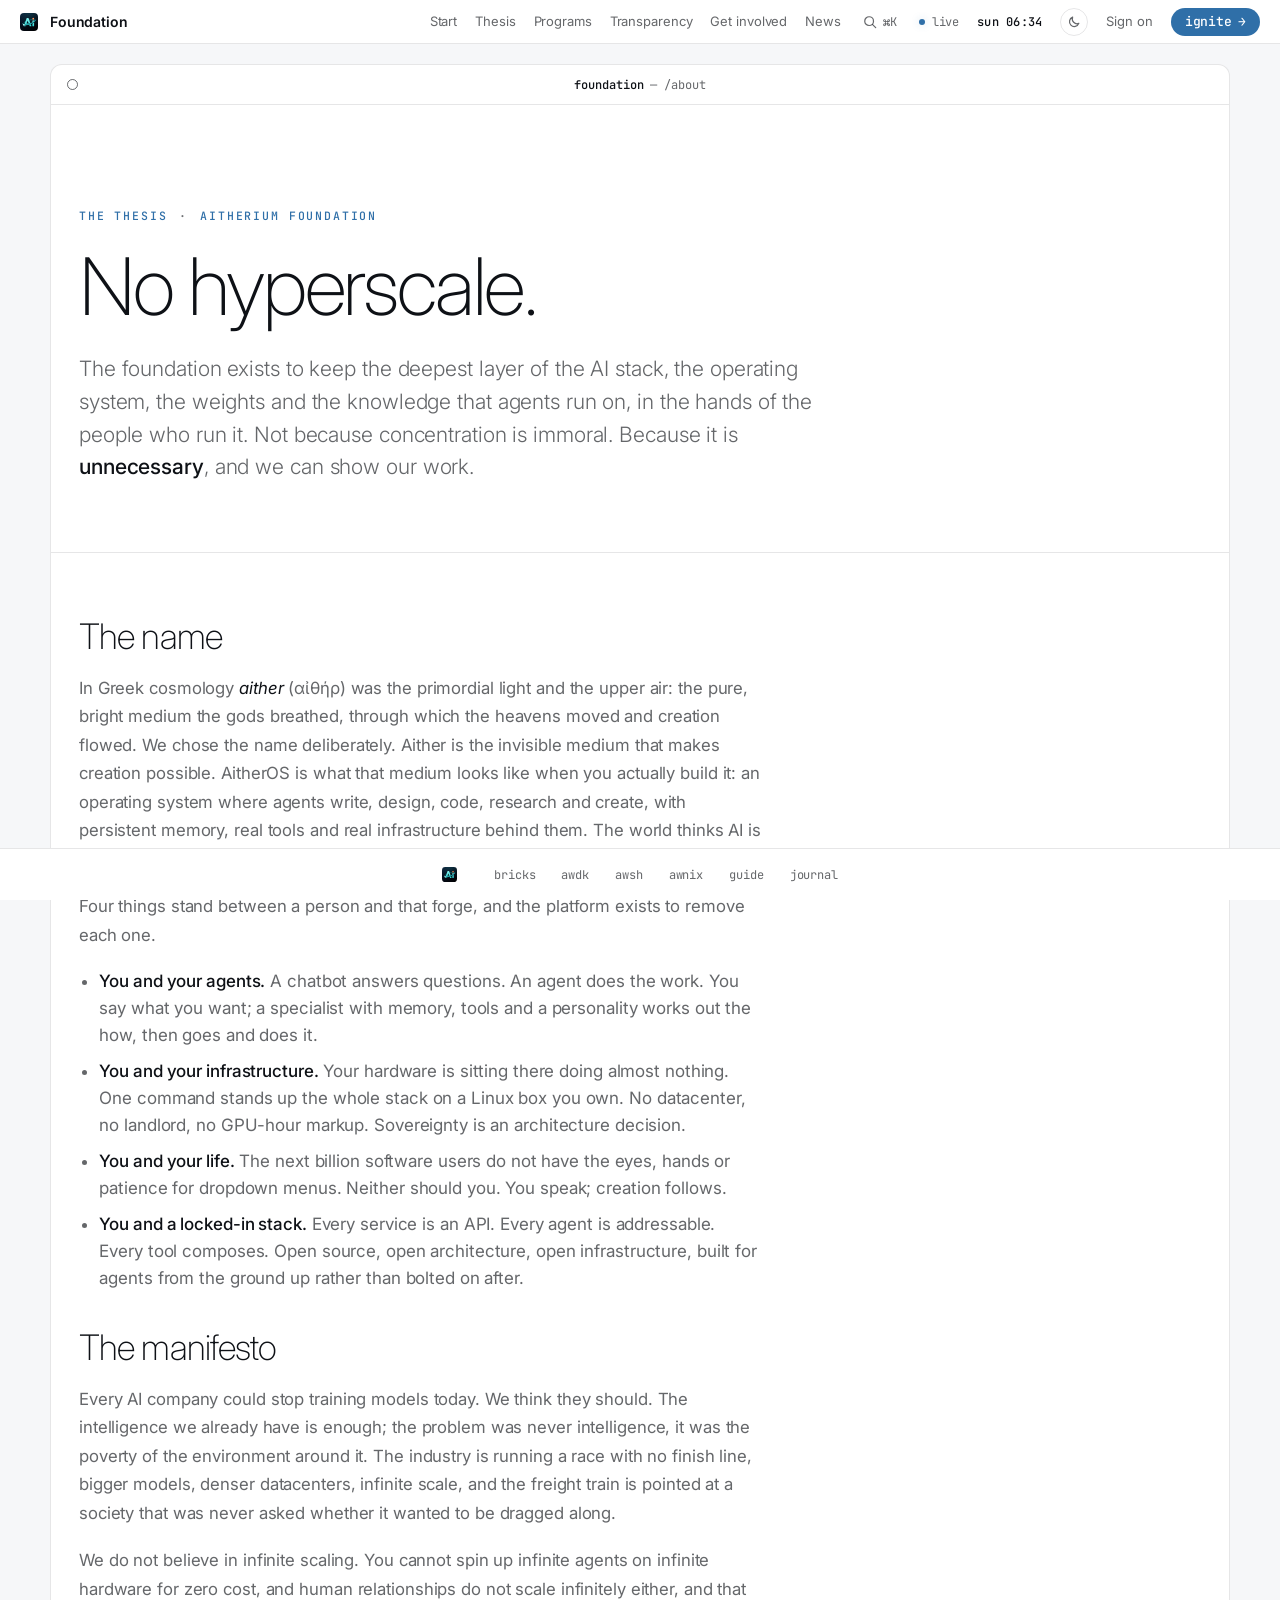
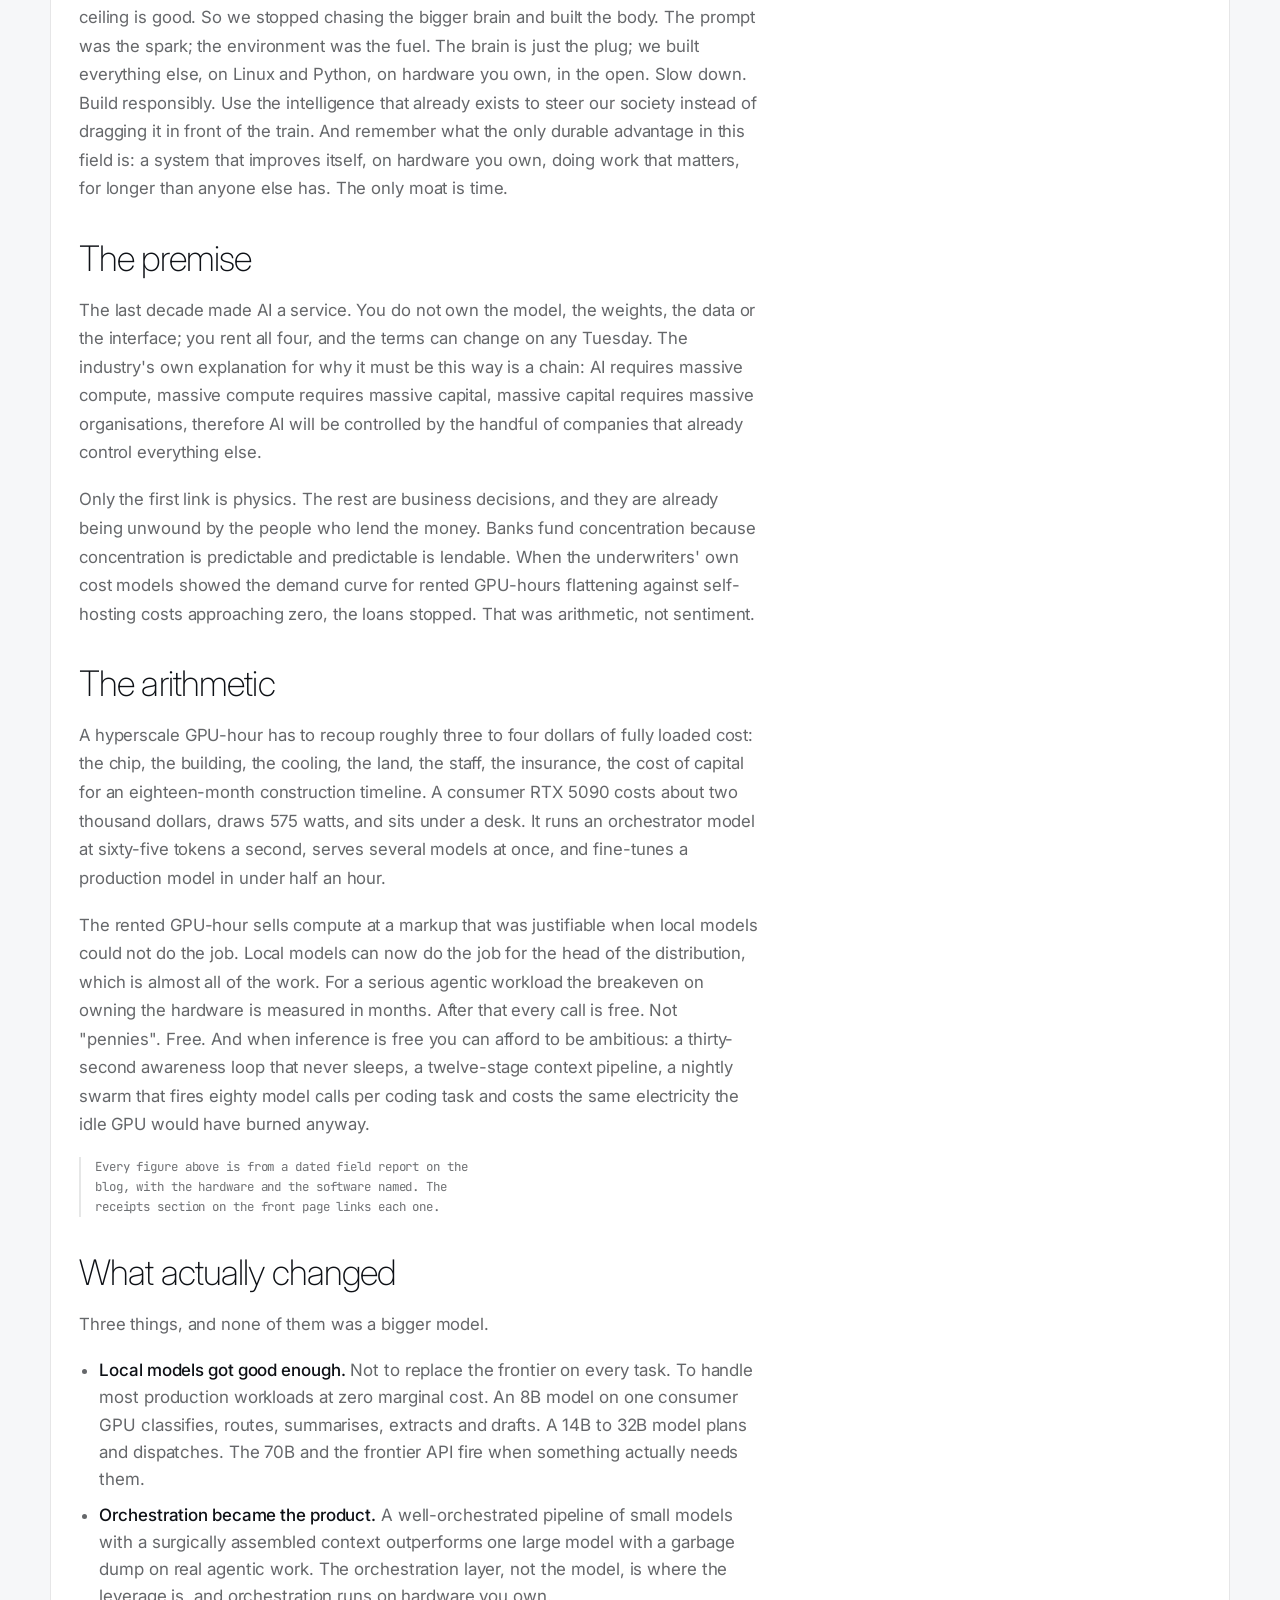
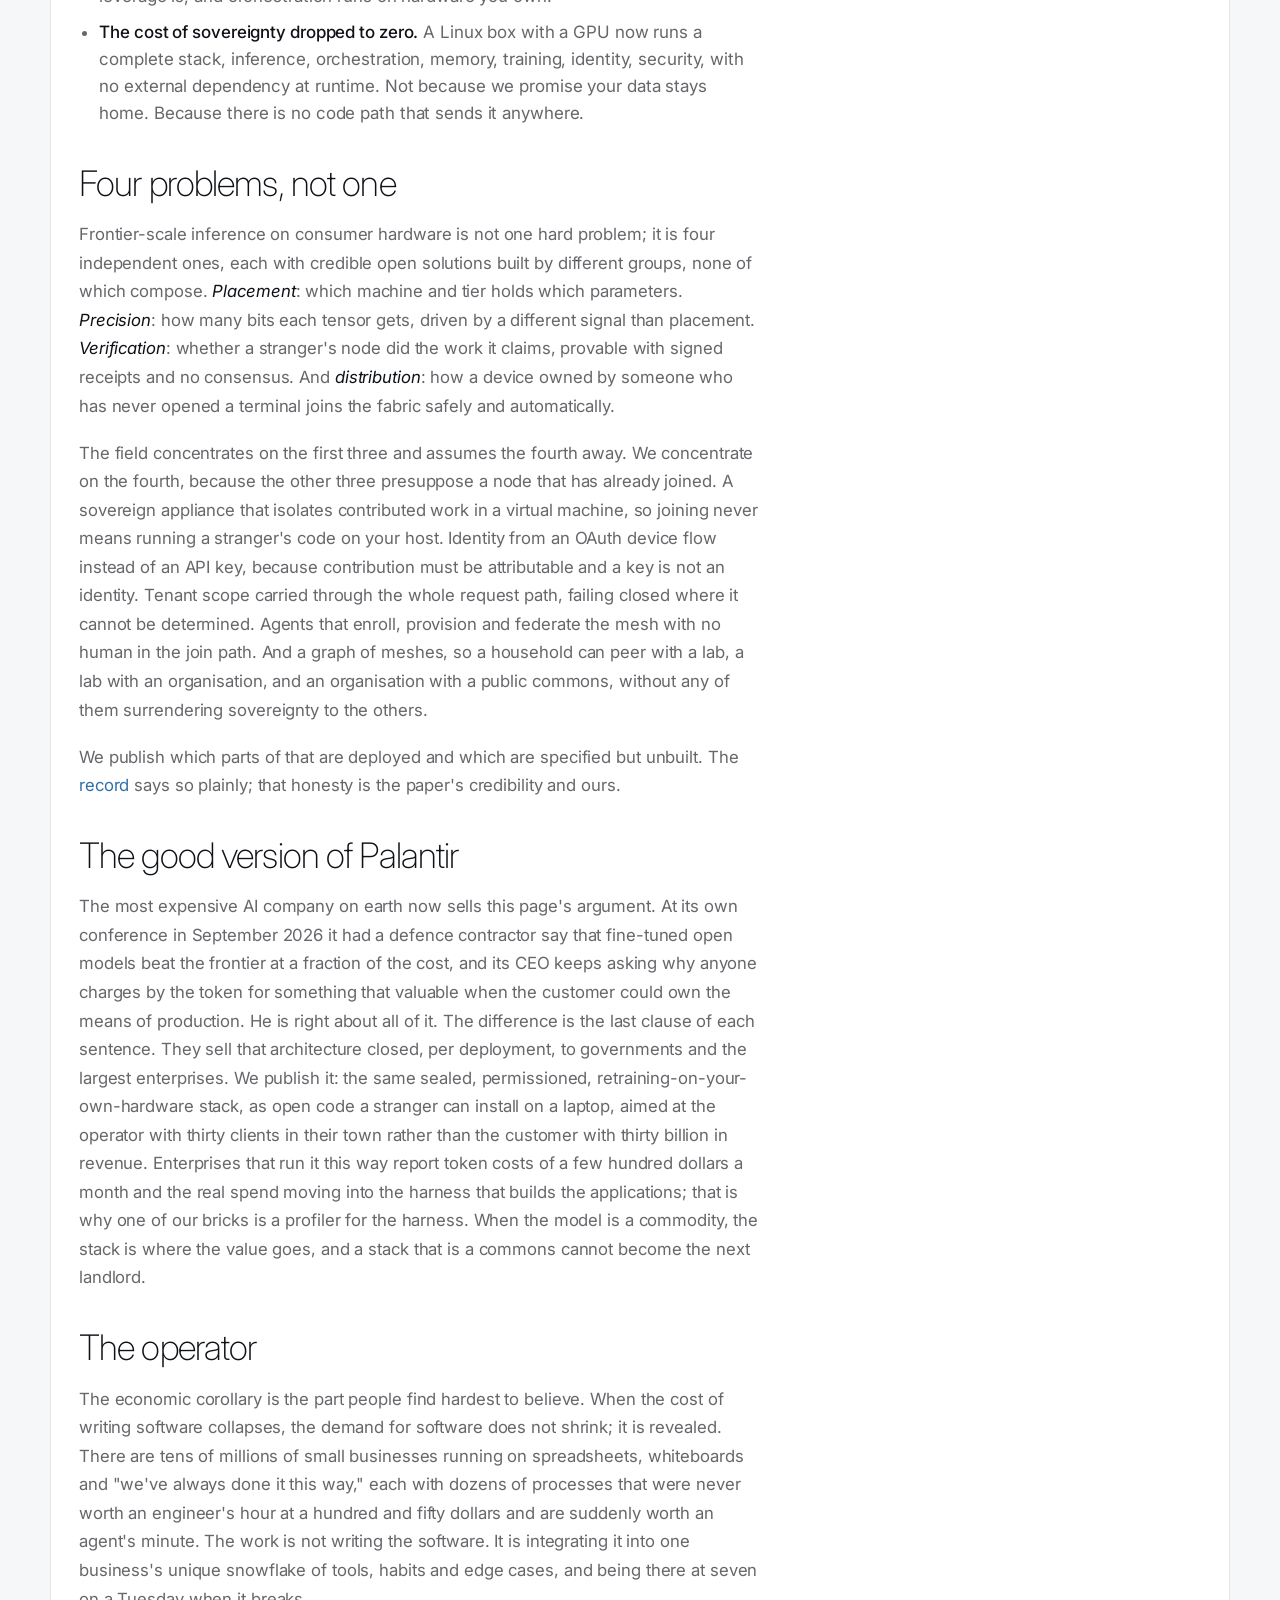
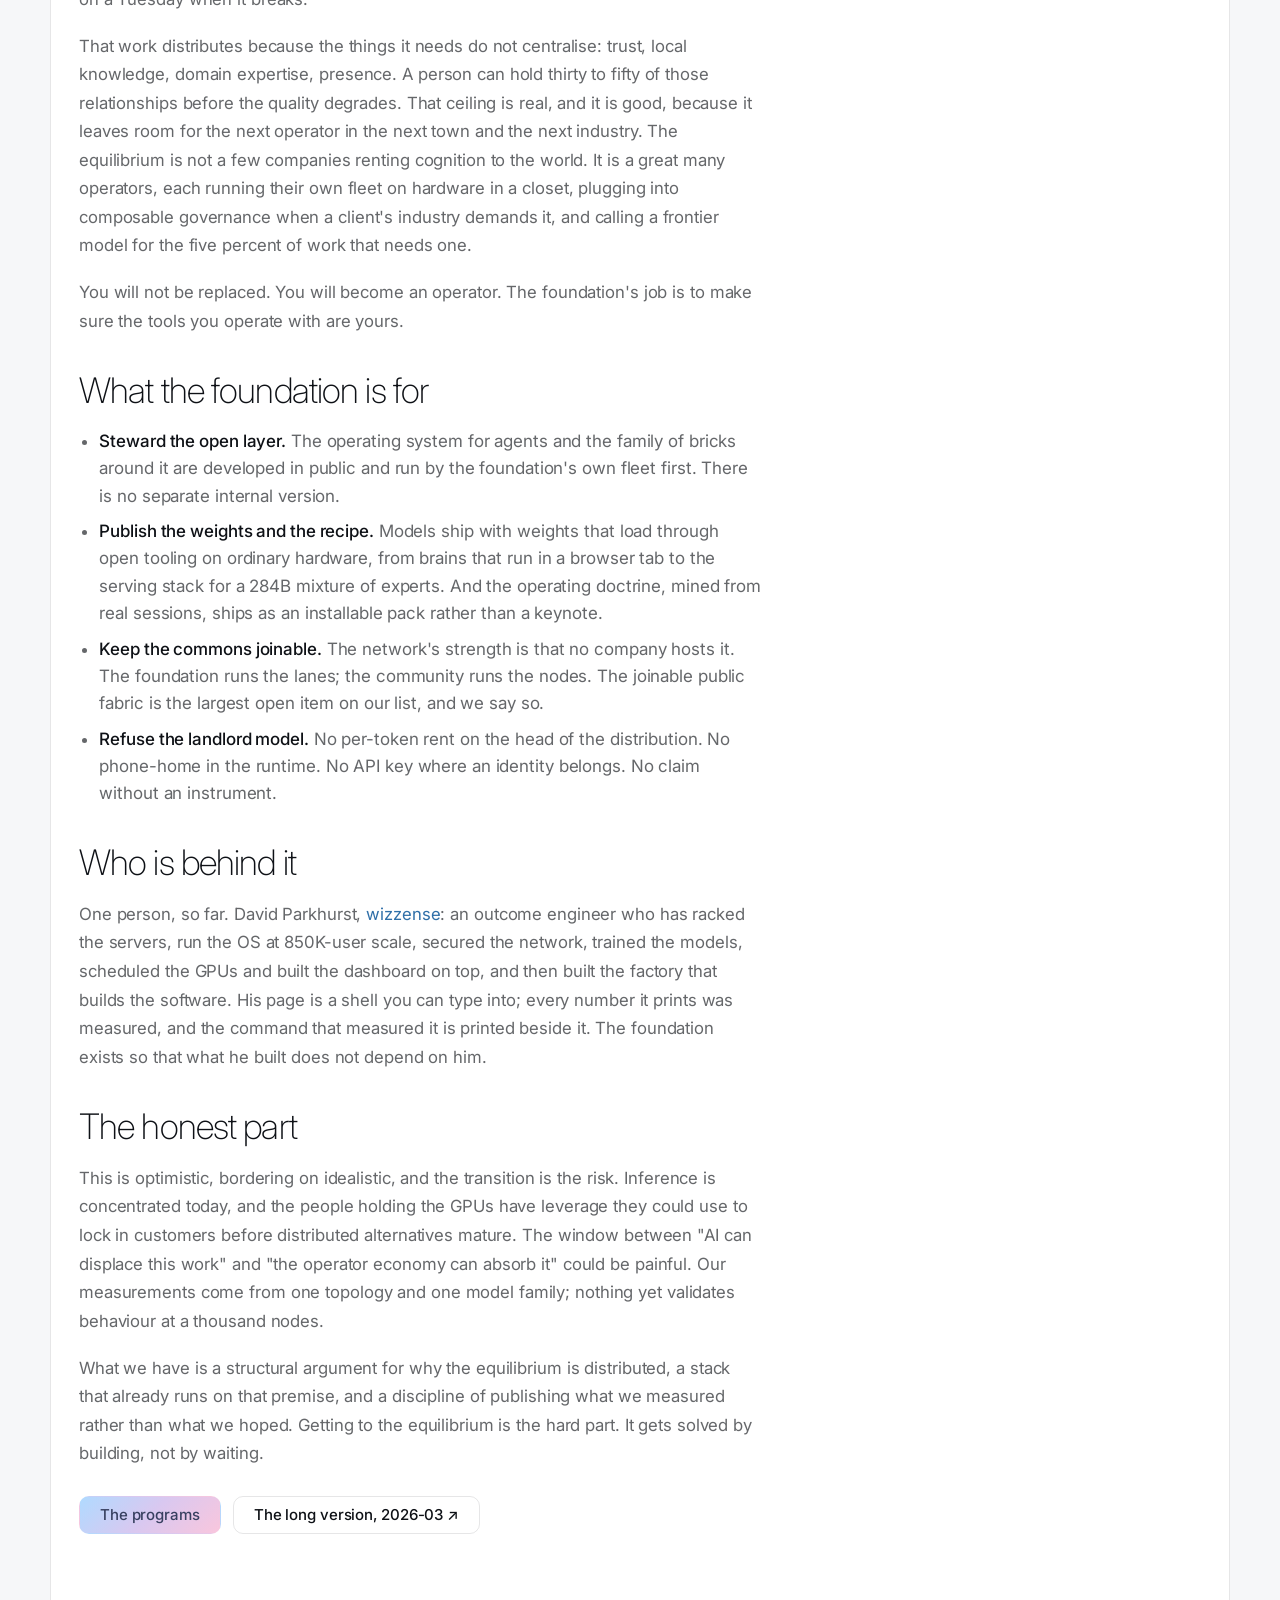
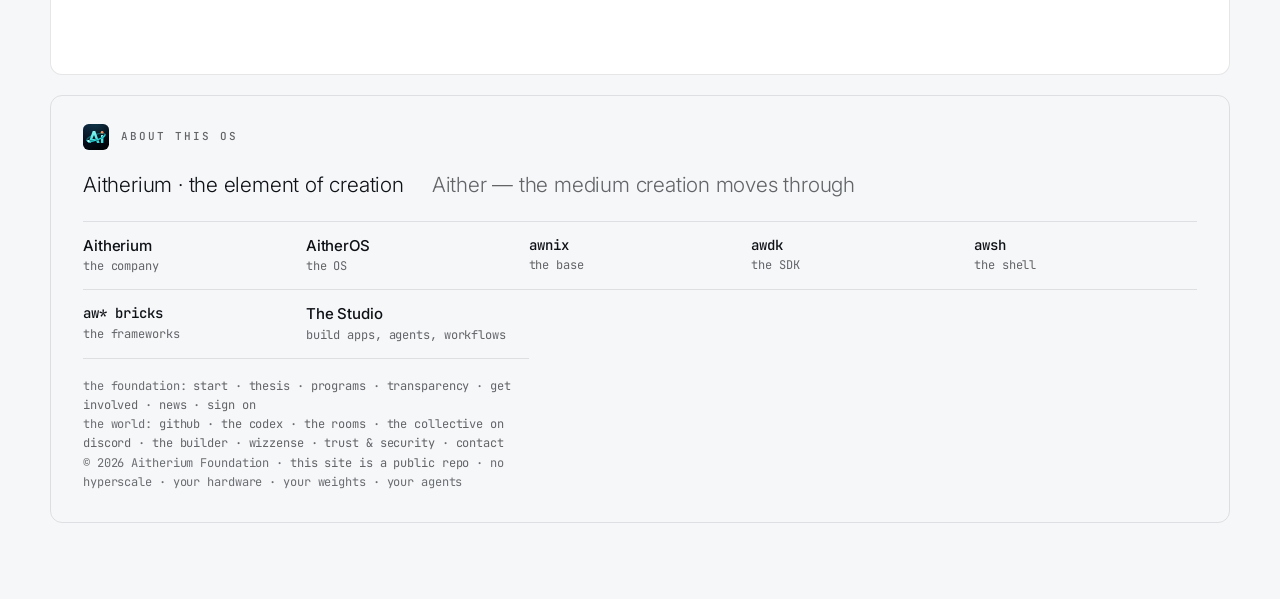
==== commit c63ef679: "feat(brand): aitherium.org uses the logo sky/blush palette Retire the teal accent (#1E9EA2 light / #" ====
--- a/about.html
+++ b/about.html
@@ -20,8 +20,8 @@
   <link rel="stylesheet" href="https://fonts.googleapis.com/css2?family=Inter:wght@200;300;400;500;600&family=JetBrains+Mono:wght@400;500&display=swap">
   <link rel="stylesheet" href="kit/tokens.css">
   <link rel="stylesheet" href="kit/frame.css">
-  <link rel="stylesheet" href="theme.css?v=dbc67fb927">
-  <link rel="stylesheet" href="styles.css?v=0b318f308f">
+  <link rel="stylesheet" href="theme.css?v=1bf7fd3ec7">
+  <link rel="stylesheet" href="styles.css?v=7995557e1b">
   <script>(function(){var d=document.documentElement,t;try{t=localStorage.getItem('aitherium-theme')}catch(e){}
   d.setAttribute('data-theme',t==='dark'?'dark':'light');
   var m=document.createElement('meta');m.name='theme-color';
--- a/kit/tokens.css
+++ b/kit/tokens.css
@@ -17,9 +17,9 @@
   --fk-faint:rgba(237,239,245,.35);
   --fk-hairline:rgba(255,255,255,.08);
   --fk-raise:rgba(255,255,255,.025);
-  --fk-accent:#5EC9CC;
-  --fk-accent-glow:rgba(94,201,204,.35);
-  --fk-accent-wash:rgba(94,201,204,.08);
+  --fk-accent:#B0DAFF;
+  --fk-accent-glow:rgba(176,218,255,.35);
+  --fk-accent-wash:rgba(176,218,255,.08);
 
   /* type */
   --fk-sans:'Inter',system-ui,-apple-system,'Segoe UI',Roboto,sans-serif;
--- a/theme.css
+++ b/theme.css
@@ -9,10 +9,15 @@
    here: kit/tokens.css stays vendored verbatim and is overridden, not edited.
    Loaded after kit/frame.css and before styles.css.
 
-   Contrast (WCAG 2.x, light): ink on surface 18.9:1 · dim on surface 4.62:1,
-   on ground 4.53:1 · accent-ink on surface 5.1:1, on ground 4.8:1 · ink on the
-   accent fill 5.8:1. The accent FILL (#1E9EA2) is 3.25:1 on white, so it is
-   used for fills, rules and marks; text in the accent uses --fk-accent-ink.
+   Palette: the logo — sky blue (#B0DAFF), blush (#F9C6DD), a lavender blend
+   (#D9C8F0) and a slate-navy wordmark (#384060). The canonical values live in
+   AitherOS-Fresh/.ELEMENT/web/aitherium.css; this file is a consumer pinned by
+   AitherOS/dev/tools/check_brand_palette.py.
+
+   Contrast (WCAG 2.x): LIGHT accent #2F6FA8 is 5.3:1 on white and 4.95:1 on the
+   ground, so it is safe as text and as a fill. The primary button uses the
+   sky→blush GRADIENT with slate-navy text (6.5–6.9:1 at every stop). DARK accent
+   #B0DAFF is 13.9:1 on #050507 as text, and 6.9:1 as a pastel fill under navy.
    ═══════════════════════════════════════════════════════════════════════════ */
 
 /* light — the default (also what a reader with JS off gets) */
@@ -26,13 +31,16 @@
   --fk-dim: rgba(14,17,22,.64);
   --fk-faint: rgba(14,17,22,.60);
   --fk-hairline: rgba(14,17,22,.10);
-  --fk-accent: #1E9EA2;                  /* fills, rules, the mark */
-  --fk-accent-ink: #137A7E;              /* the accent as TEXT */
-  --fk-on-accent: #0E1116;               /* text on an accent fill */
-  --fk-accent-glow: rgba(30,158,162,.22);
-  --fk-accent-wash: rgba(30,158,162,.08);
-  --fk-accent-line: rgba(30,158,162,.40);
-  --fk-selection: rgba(30,158,162,.22);
+  --fk-accent: #2F6FA8;                  /* fills, rules, the mark (5.3:1 on white) */
+  --fk-accent-ink: #2F6FA8;              /* the accent as TEXT (AA on white/ground) */
+  --fk-on-accent: #FFFFFF;               /* text on a solid accent fill */
+  --fk-accent-glow: rgba(47,111,168,.22);
+  --fk-accent-wash: rgba(47,111,168,.08);
+  --fk-accent-line: rgba(47,111,168,.40);
+  --fk-selection: rgba(176,218,255,.35);
+  /* the logo gradient, for primary fills; slate-navy text sits 6.5–6.9:1 on it */
+  --fk-gradient: linear-gradient(135deg,#B0DAFF 0%,#D9C8F0 50%,#F9C6DD 100%);
+  --fk-gradient-ink: #384060;
   --fk-scrim: rgba(14,17,22,.40);
   --fk-shadow: rgba(14,17,22,.18);
 }
@@ -47,13 +55,15 @@
   --fk-dim: rgba(237,239,245,.55);
   --fk-faint: rgba(237,239,245,.35);
   --fk-hairline: rgba(255,255,255,.08);
-  --fk-accent: #5EC9CC;
-  --fk-accent-ink: #5EC9CC;
-  --fk-on-accent: #050507;
-  --fk-accent-glow: rgba(94,201,204,.35);
-  --fk-accent-wash: rgba(94,201,204,.08);
-  --fk-accent-line: rgba(94,201,204,.35);
-  --fk-selection: rgba(94,201,204,.28);
+  --fk-accent: #B0DAFF;                  /* logo sky — 13.9:1 as text on #050507 */
+  --fk-accent-ink: #B0DAFF;
+  --fk-on-accent: #384060;               /* slate navy on the pastel fill (6.9:1) */
+  --fk-accent-glow: rgba(176,218,255,.35);
+  --fk-accent-wash: rgba(176,218,255,.08);
+  --fk-accent-line: rgba(176,218,255,.35);
+  --fk-selection: rgba(176,218,255,.30);
+  --fk-gradient: linear-gradient(135deg,#B0DAFF 0%,#D9C8F0 50%,#F9C6DD 100%);
+  --fk-gradient-ink: #384060;
   --fk-scrim: rgba(5,5,7,.86);
   --fk-shadow: rgba(0,0,0,.6);
 }
--- a/styles.css
+++ b/styles.css
@@ -20,6 +20,9 @@
   --on-cyan: var(--fk-on-accent);     /* text on that fill */
   --cyan-dim: var(--fk-accent-wash);
   --cyan-line: var(--fk-accent-line);
+  /* the logo gradient — primary fills (sky → lavender → blush) with navy ink */
+  --cyan-grad: var(--fk-gradient);
+  --on-grad: var(--fk-gradient-ink);
   /* ONE accent: what used to be forge/creation/gold/violet/danger are ink levels */
   --forge: var(--fk-accent-ink);
   --creation: var(--fk-ink);
@@ -141,7 +144,7 @@
 .nav-links a:hover { color: var(--tx); text-decoration: none; background: var(--raised); }
 .nav-links a[aria-current="page"] { color: var(--cyan); }
 .nav-links a.btn { margin-left: 8px; }
-.nav-links a.btn-primary, .nav-links a.btn-primary:hover { color: var(--on-cyan); background: var(--cyan-fill); }
+.nav-links a.btn-primary, .nav-links a.btn-primary:hover { color: var(--on-grad); background: var(--cyan-grad); }
 .nav-toggle { display: none; background: none; border: 1px solid var(--border); border-radius: var(--r-sm); width: 42px; height: 38px; cursor: pointer; padding: 0; }
 .nav-toggle span { display: block; width: 18px; height: 1px; background: var(--tx); margin: 4px auto; transition: 0.2s var(--ease); }
 @media (max-width: 860px) {
@@ -164,10 +167,10 @@
   transition: all 0.2s var(--ease); cursor: pointer; white-space: nowrap;
 }
 .btn:hover { text-decoration: none; border-color: var(--cyan-line); color: var(--cyan); }
-.btn-primary { background: var(--cyan-fill); color: var(--on-cyan); border-color: var(--cyan-fill); }
-.btn-primary:hover { color: var(--on-cyan); box-shadow: 0 0 0 3px var(--cyan-dim); }
-.btn-forge { background: var(--cyan-fill); color: var(--on-cyan); border-color: var(--cyan-fill); }
-.btn-forge:hover { color: var(--on-cyan); box-shadow: 0 0 0 3px var(--cyan-dim); }
+.btn-primary { background: var(--cyan-grad); color: var(--on-grad); border-color: transparent; }
+.btn-primary:hover { color: var(--on-grad); box-shadow: 0 0 0 3px var(--cyan-dim); }
+.btn-forge { background: var(--cyan-grad); color: var(--on-grad); border-color: transparent; }
+.btn-forge:hover { color: var(--on-grad); box-shadow: 0 0 0 3px var(--cyan-dim); }
 .btn .arr { font-family: var(--mono); }
 .actions { display: flex; flex-wrap: wrap; gap: 12px; align-items: center; margin: 28px 0 0; }
 
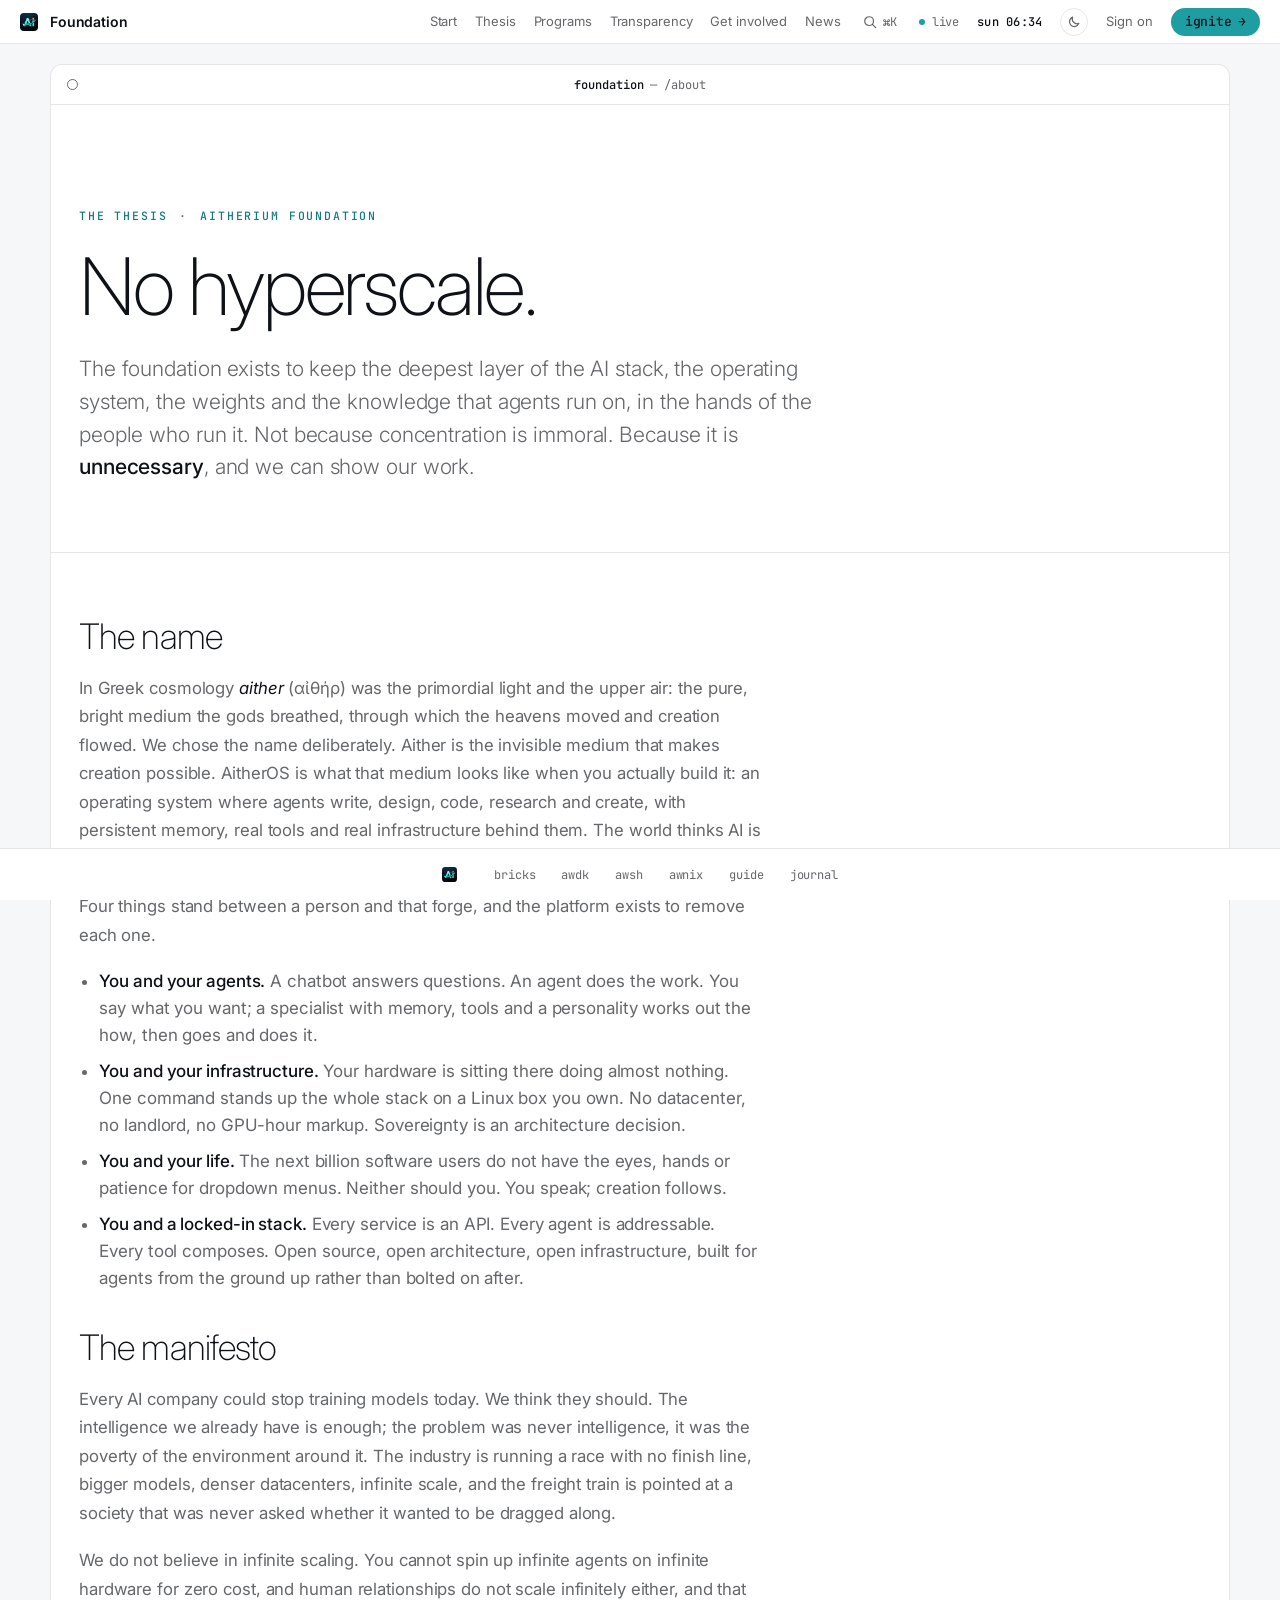
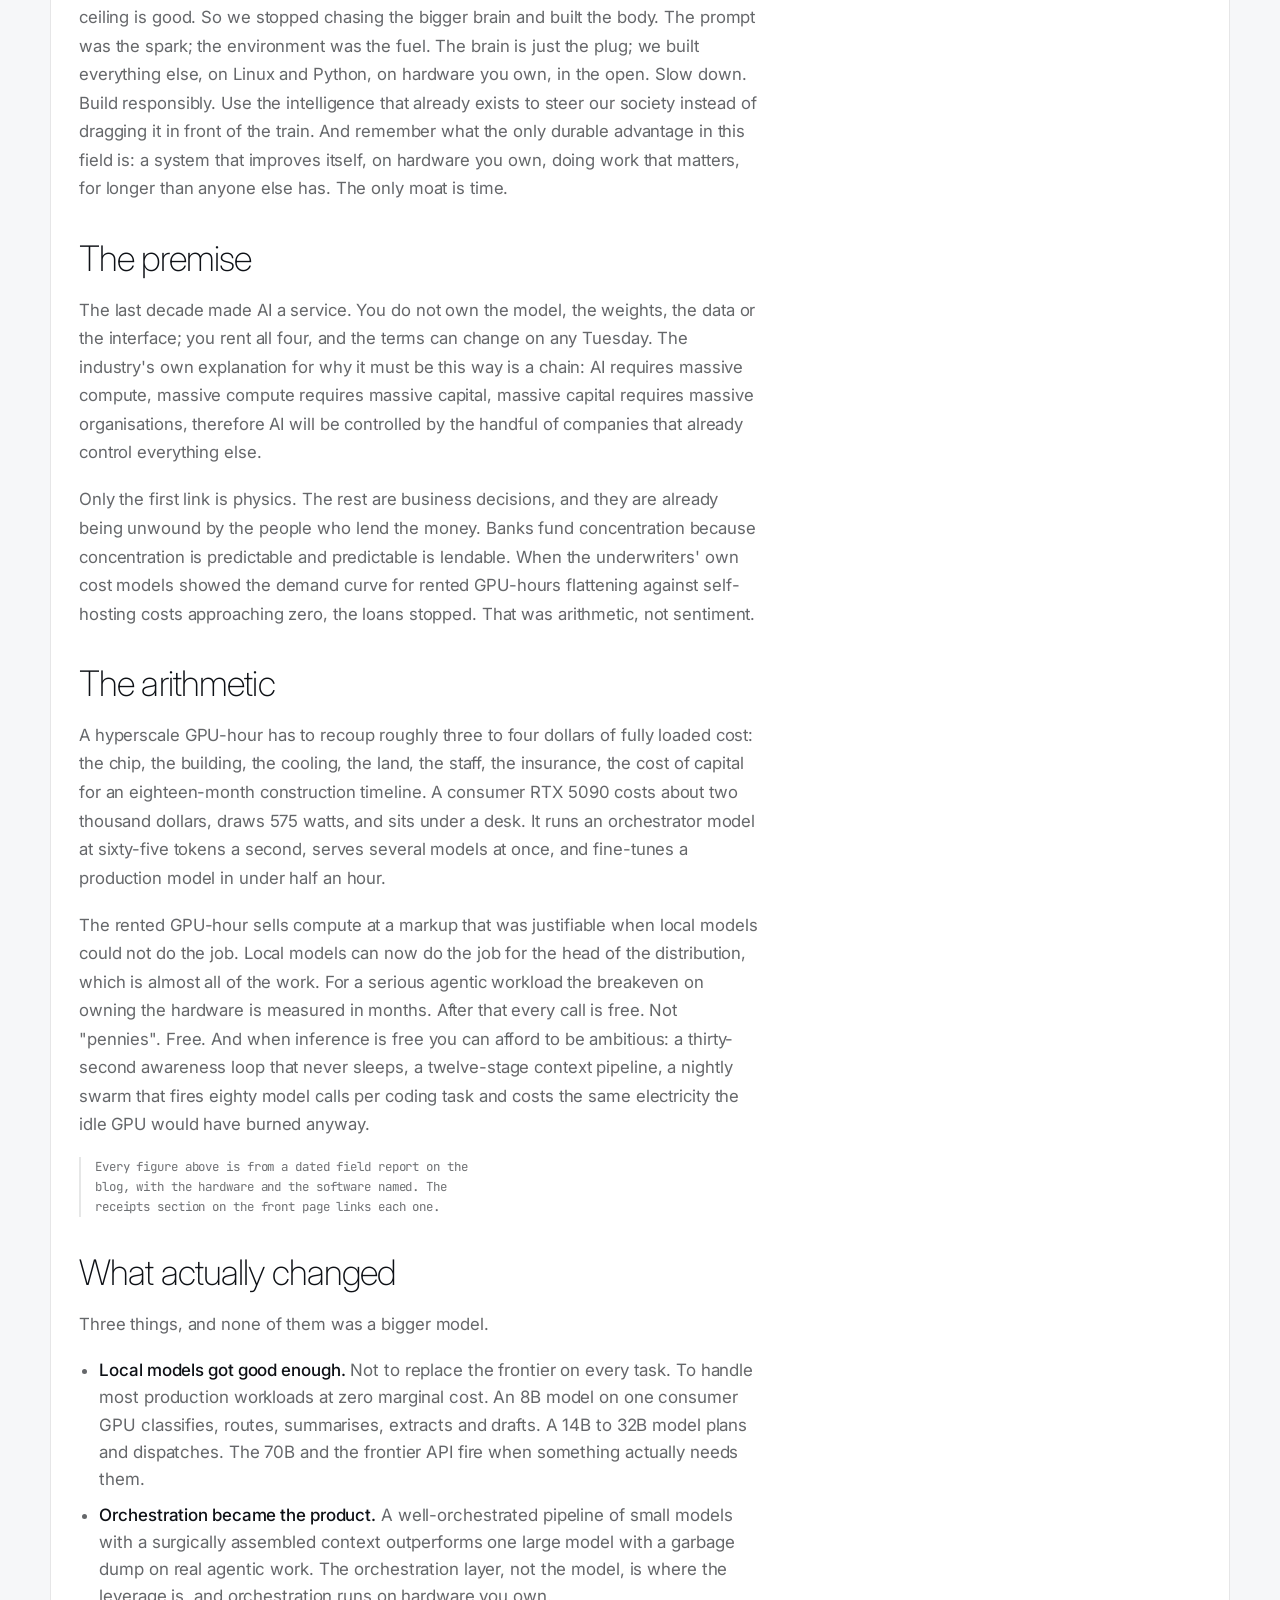
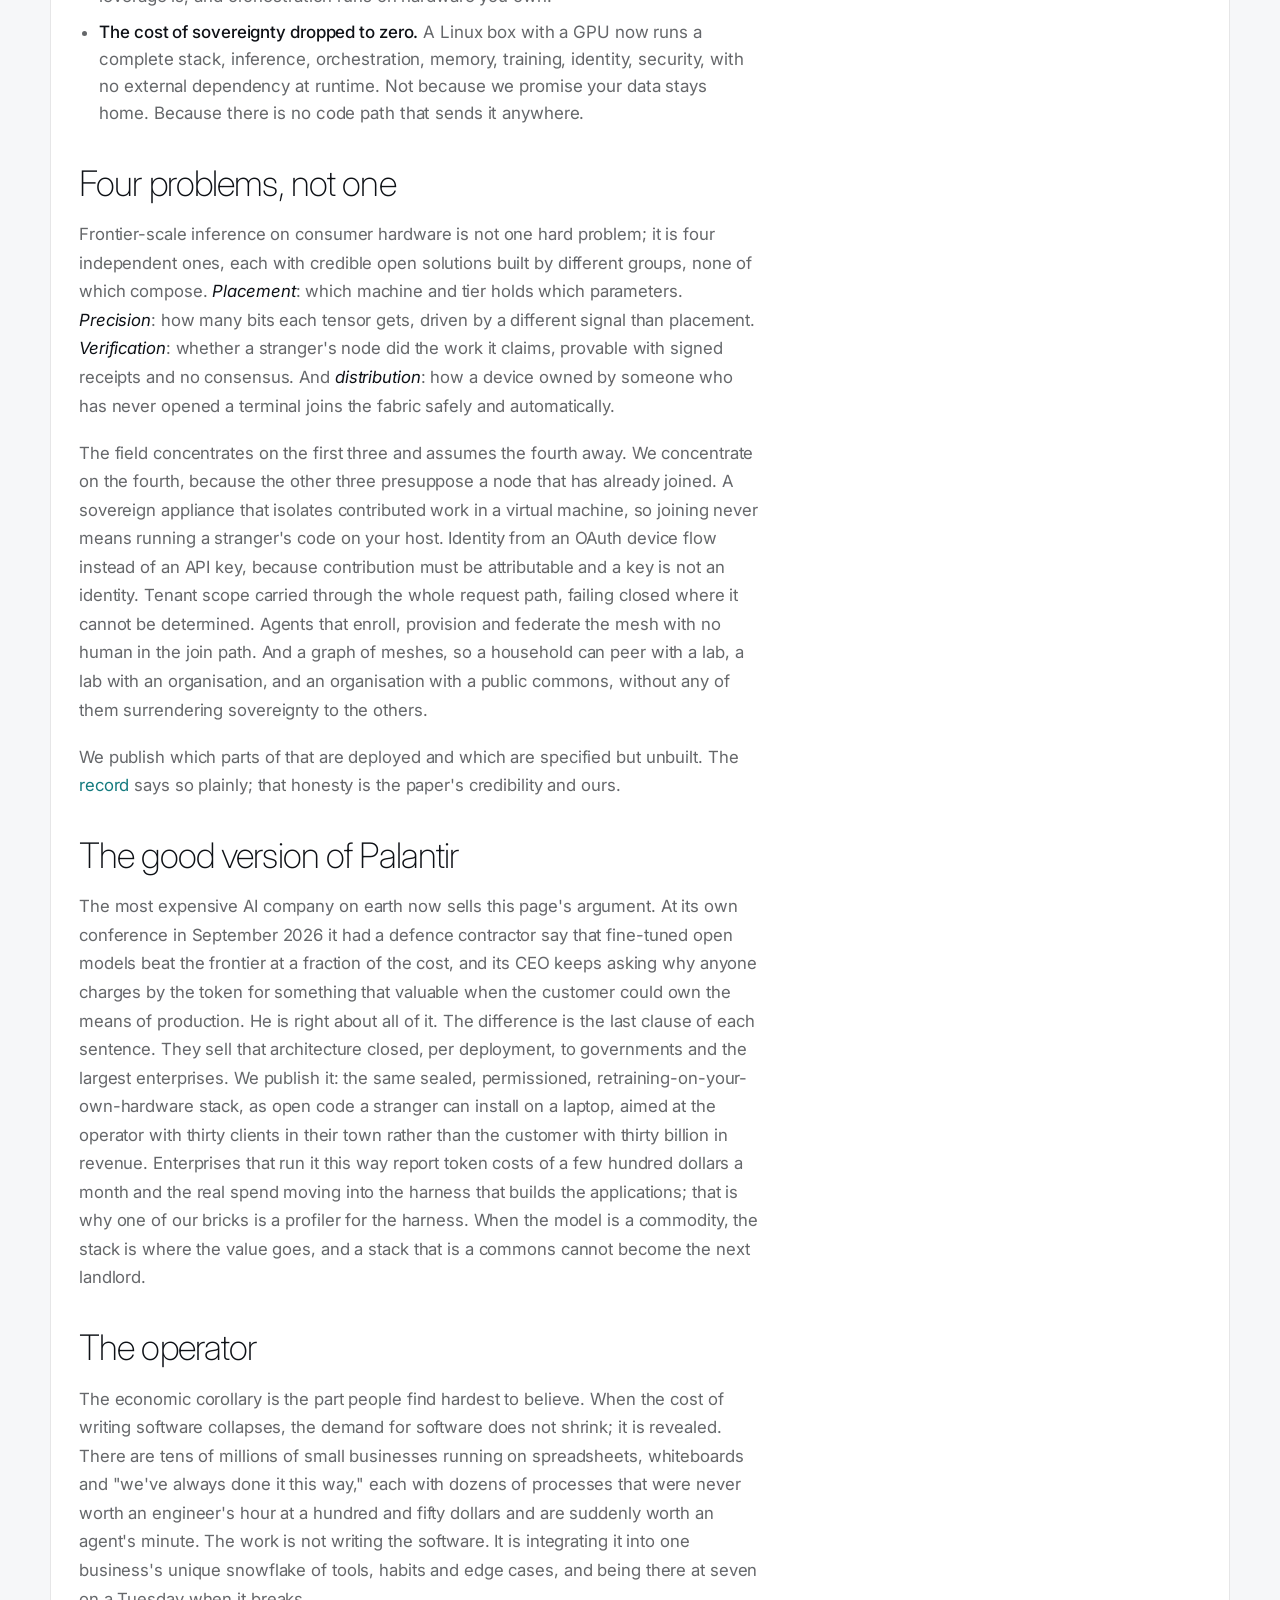
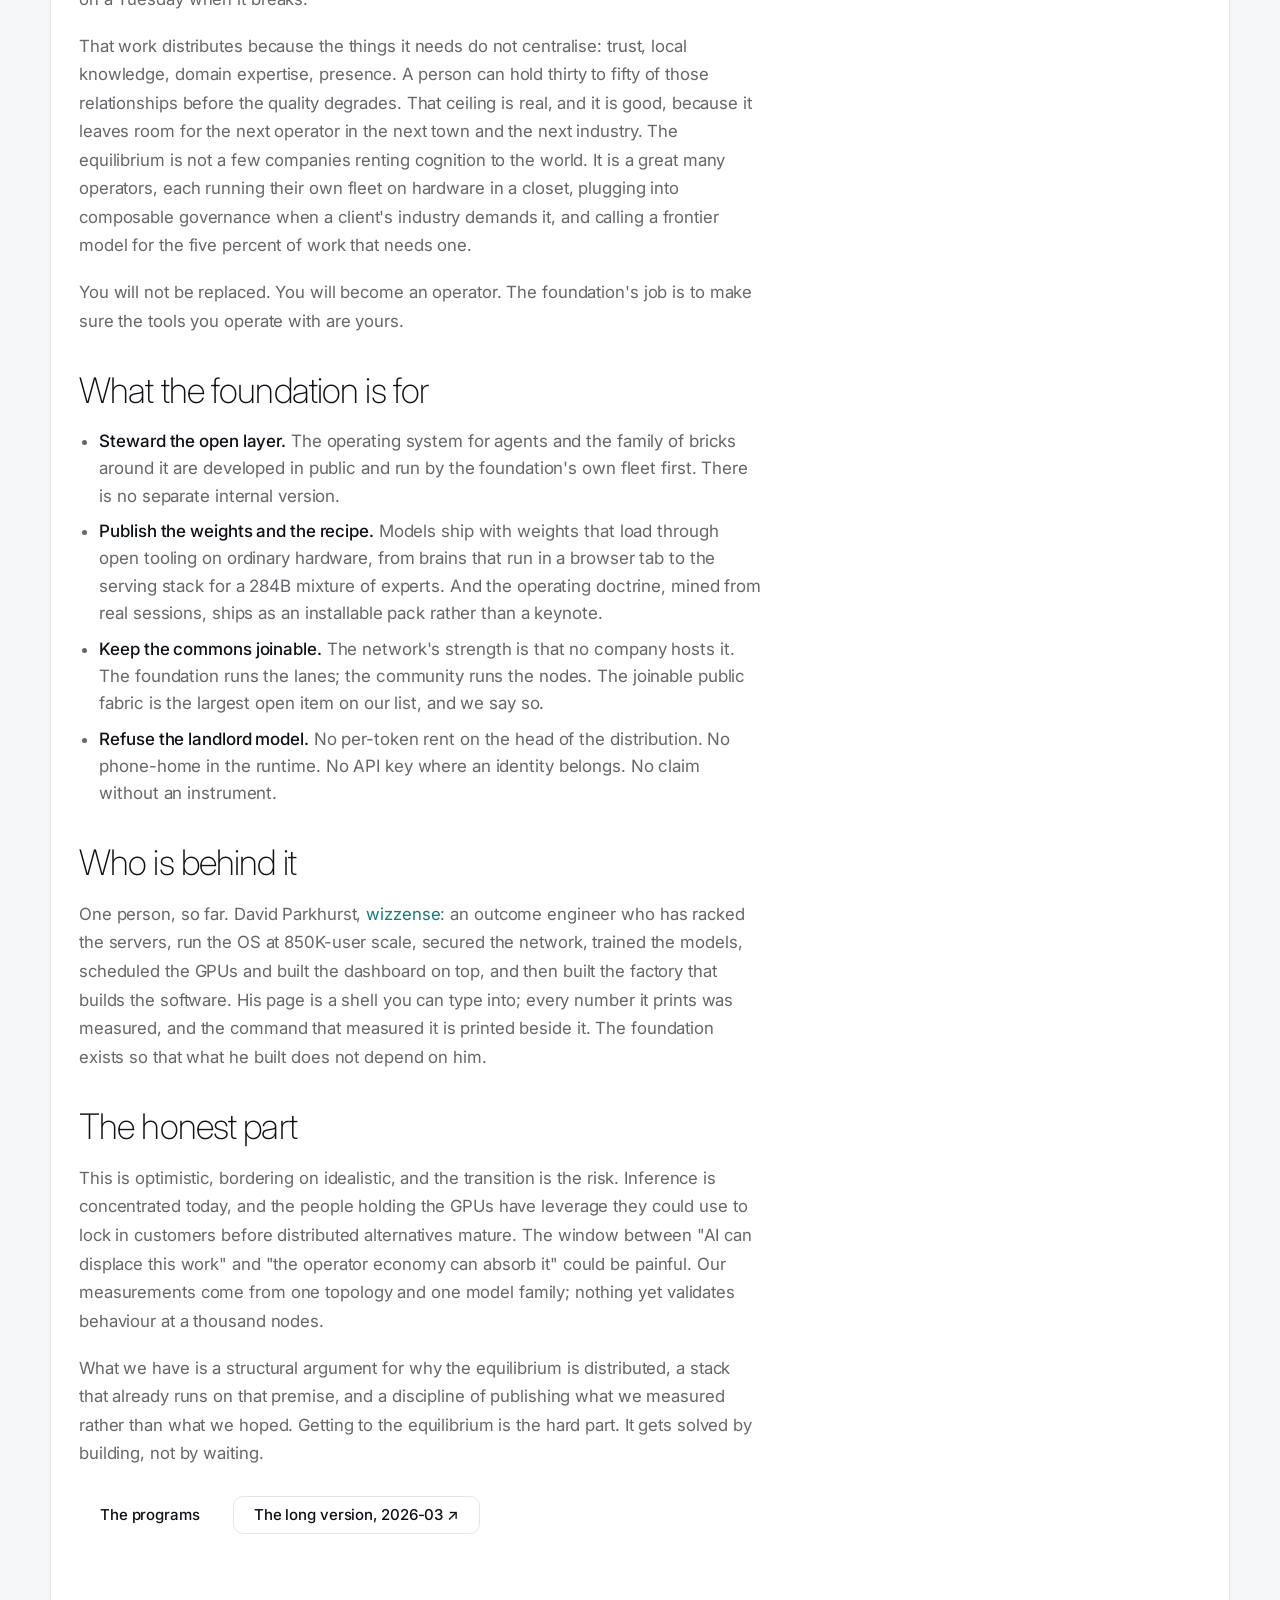
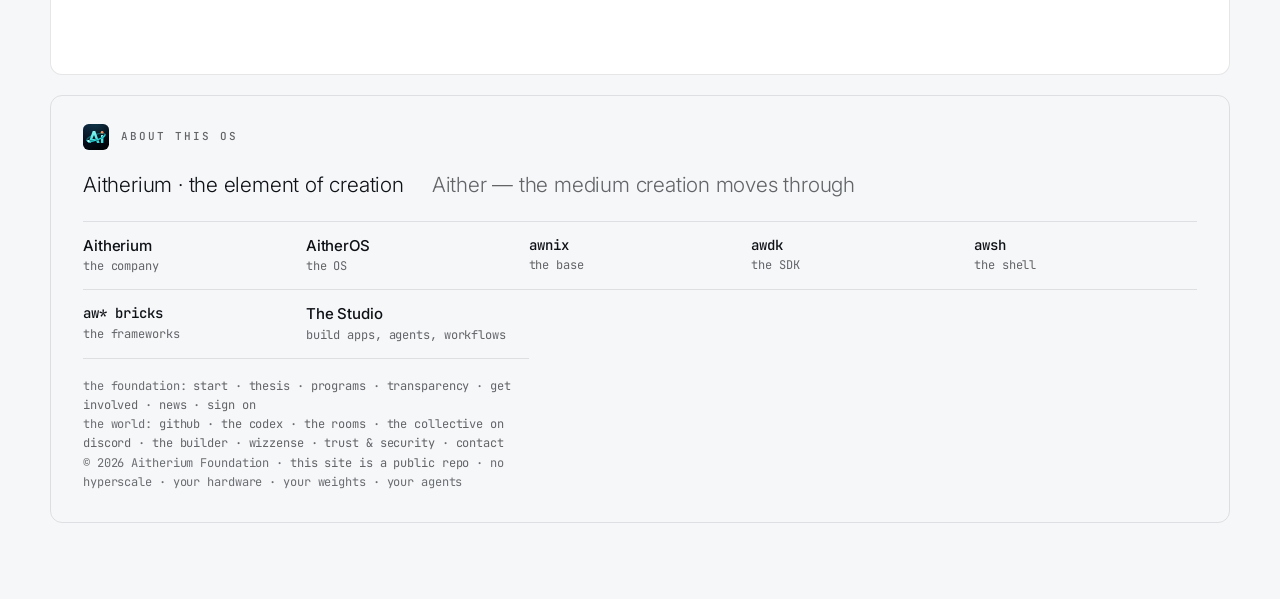
==== commit 39836205: "site: restamp the pages for the new accent stamp_assets.py insists a page name the exact asset versi" ====
--- a/about.html
+++ b/about.html
@@ -20,8 +20,8 @@
   <link rel="stylesheet" href="https://fonts.googleapis.com/css2?family=Inter:wght@200;300;400;500;600&family=JetBrains+Mono:wght@400;500&display=swap">
   <link rel="stylesheet" href="kit/tokens.css">
   <link rel="stylesheet" href="kit/frame.css">
-  <link rel="stylesheet" href="theme.css?v=1bf7fd3ec7">
-  <link rel="stylesheet" href="styles.css?v=7995557e1b">
+  <link rel="stylesheet" href="theme.css?v=5807a91701">
+  <link rel="stylesheet" href="styles.css?v=0b318f308f">
   <script>(function(){var d=document.documentElement,t;try{t=localStorage.getItem('aitherium-theme')}catch(e){}
   d.setAttribute('data-theme',t==='dark'?'dark':'light');
   var m=document.createElement('meta');m.name='theme-color';
--- a/kit/tokens.css
+++ b/kit/tokens.css
@@ -17,9 +17,9 @@
   --fk-faint:rgba(237,239,245,.35);
   --fk-hairline:rgba(255,255,255,.08);
   --fk-raise:rgba(255,255,255,.025);
-  --fk-accent:#B0DAFF;
-  --fk-accent-glow:rgba(176,218,255,.35);
-  --fk-accent-wash:rgba(176,218,255,.08);
+  --fk-accent:#00E5FF;
+  --fk-accent-glow:rgba(0,229,255,.35);
+  --fk-accent-wash:rgba(0,229,255,.08);
 
   /* type */
   --fk-sans:'Inter',system-ui,-apple-system,'Segoe UI',Roboto,sans-serif;
@@ -45,10 +45,10 @@
   --tx-muted:var(--fk-faint);
   --border:var(--fk-hairline);
   --accent:var(--fk-accent);
-  --accent-a04:rgba(94,201,204,.04);
-  --accent-a10:rgba(94,201,204,.10);
-  --accent-a30:rgba(94,201,204,.30);
-  --accent-a50:rgba(94,201,204,.50);
+  --accent-a04:rgba(0,229,255,.04);
+  --accent-a10:rgba(0,229,255,.10);
+  --accent-a30:rgba(0,229,255,.30);
+  --accent-a50:rgba(0,229,255,.50);
   --accent-glow:var(--fk-accent-glow);
   --cyan:var(--fk-accent);
   --ink:var(--fk-ink);
--- a/kit/frame.css
+++ b/kit/frame.css
@@ -10,7 +10,7 @@
 html{-webkit-text-size-adjust:100%;color-scheme:dark;background:var(--fk-bg)}
 body{margin:0;background:var(--fk-bg);color:var(--fk-ink);font:400 15px/1.65 var(--fk-sans);
   letter-spacing:-.006em;-webkit-font-smoothing:antialiased}
-::selection{background:rgba(94,201,204,.28);color:var(--fk-ink)}
+::selection{background:rgba(0,229,255,.28);color:var(--fk-ink)}
 a{color:var(--fk-ink);text-decoration-color:var(--fk-faint);text-underline-offset:3px}
 a:hover{color:var(--fk-accent)}
 :focus-visible{outline:1px solid var(--fk-accent);outline-offset:2px;border-radius:4px}
--- a/theme.css
+++ b/theme.css
@@ -9,15 +9,10 @@
    here: kit/tokens.css stays vendored verbatim and is overridden, not edited.
    Loaded after kit/frame.css and before styles.css.
 
-   Palette: the logo — sky blue (#B0DAFF), blush (#F9C6DD), a lavender blend
-   (#D9C8F0) and a slate-navy wordmark (#384060). The canonical values live in
-   AitherOS-Fresh/.ELEMENT/web/aitherium.css; this file is a consumer pinned by
-   AitherOS/dev/tools/check_brand_palette.py.
-
-   Contrast (WCAG 2.x): LIGHT accent #2F6FA8 is 5.3:1 on white and 4.95:1 on the
-   ground, so it is safe as text and as a fill. The primary button uses the
-   sky→blush GRADIENT with slate-navy text (6.5–6.9:1 at every stop). DARK accent
-   #B0DAFF is 13.9:1 on #050507 as text, and 6.9:1 as a pastel fill under navy.
+   Contrast (WCAG 2.x, light): ink on surface 18.9:1 · dim on surface 4.62:1,
+   on ground 4.53:1 · accent-ink on surface 5.1:1, on ground 4.8:1 · ink on the
+   accent fill 5.8:1. The accent FILL (#1E9EA2) is 3.25:1 on white, so it is
+   used for fills, rules and marks; text in the accent uses --fk-accent-ink.
    ═══════════════════════════════════════════════════════════════════════════ */
 
 /* light — the default (also what a reader with JS off gets) */
@@ -31,16 +26,13 @@
   --fk-dim: rgba(14,17,22,.64);
   --fk-faint: rgba(14,17,22,.60);
   --fk-hairline: rgba(14,17,22,.10);
-  --fk-accent: #2F6FA8;                  /* fills, rules, the mark (5.3:1 on white) */
-  --fk-accent-ink: #2F6FA8;              /* the accent as TEXT (AA on white/ground) */
-  --fk-on-accent: #FFFFFF;               /* text on a solid accent fill */
-  --fk-accent-glow: rgba(47,111,168,.22);
-  --fk-accent-wash: rgba(47,111,168,.08);
-  --fk-accent-line: rgba(47,111,168,.40);
-  --fk-selection: rgba(176,218,255,.35);
-  /* the logo gradient, for primary fills; slate-navy text sits 6.5–6.9:1 on it */
-  --fk-gradient: linear-gradient(135deg,#B0DAFF 0%,#D9C8F0 50%,#F9C6DD 100%);
-  --fk-gradient-ink: #384060;
+  --fk-accent: #1E9EA2;                  /* fills, rules, the mark */
+  --fk-accent-ink: #137A7E;              /* the accent as TEXT */
+  --fk-on-accent: #0E1116;               /* text on an accent fill */
+  --fk-accent-glow: rgba(30,158,162,.22);
+  --fk-accent-wash: rgba(30,158,162,.08);
+  --fk-accent-line: rgba(30,158,162,.40);
+  --fk-selection: rgba(30,158,162,.22);
   --fk-scrim: rgba(14,17,22,.40);
   --fk-shadow: rgba(14,17,22,.18);
 }
@@ -55,15 +47,13 @@
   --fk-dim: rgba(237,239,245,.55);
   --fk-faint: rgba(237,239,245,.35);
   --fk-hairline: rgba(255,255,255,.08);
-  --fk-accent: #B0DAFF;                  /* logo sky — 13.9:1 as text on #050507 */
-  --fk-accent-ink: #B0DAFF;
-  --fk-on-accent: #384060;               /* slate navy on the pastel fill (6.9:1) */
-  --fk-accent-glow: rgba(176,218,255,.35);
-  --fk-accent-wash: rgba(176,218,255,.08);
-  --fk-accent-line: rgba(176,218,255,.35);
-  --fk-selection: rgba(176,218,255,.30);
-  --fk-gradient: linear-gradient(135deg,#B0DAFF 0%,#D9C8F0 50%,#F9C6DD 100%);
-  --fk-gradient-ink: #384060;
+  --fk-accent: #00E5FF;
+  --fk-accent-ink: #00E5FF;
+  --fk-on-accent: #050507;
+  --fk-accent-glow: rgba(0,229,255,.35);
+  --fk-accent-wash: rgba(0,229,255,.08);
+  --fk-accent-line: rgba(0,229,255,.35);
+  --fk-selection: rgba(0,229,255,.28);
   --fk-scrim: rgba(5,5,7,.86);
   --fk-shadow: rgba(0,0,0,.6);
 }
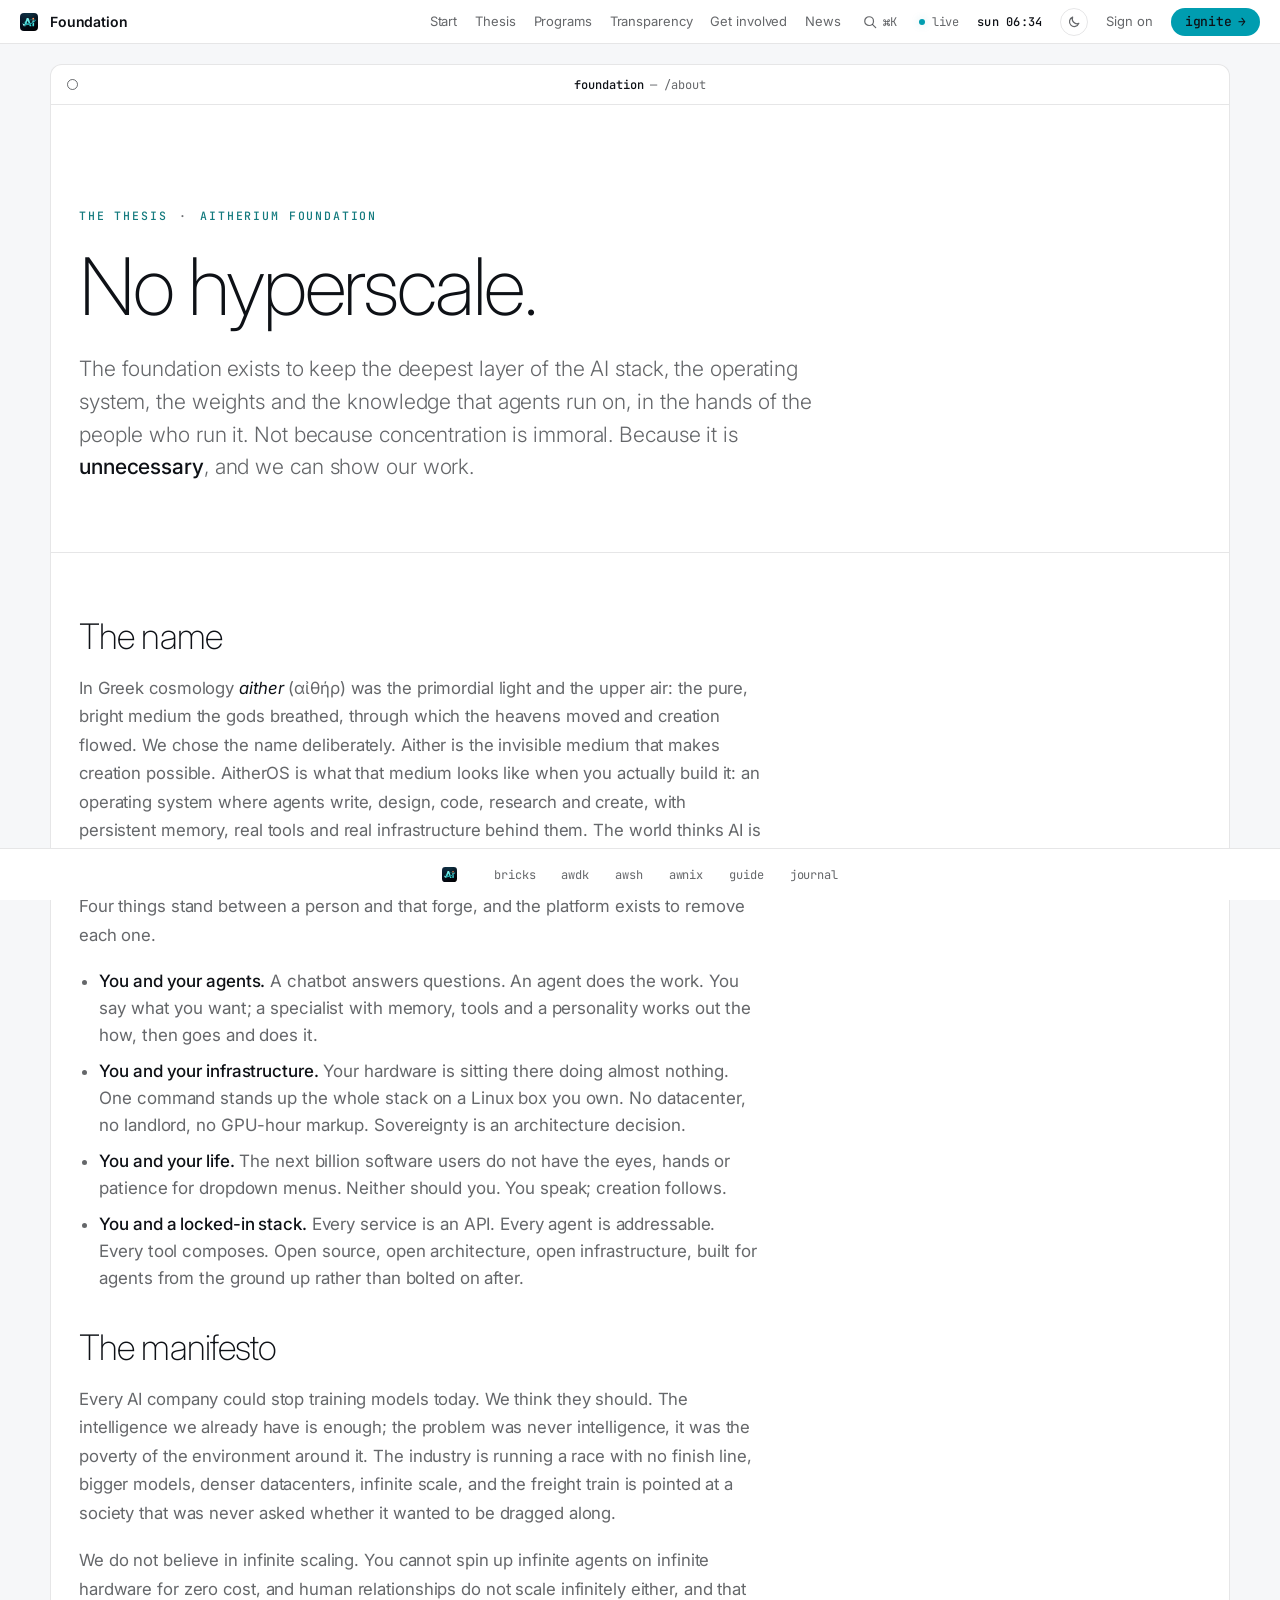
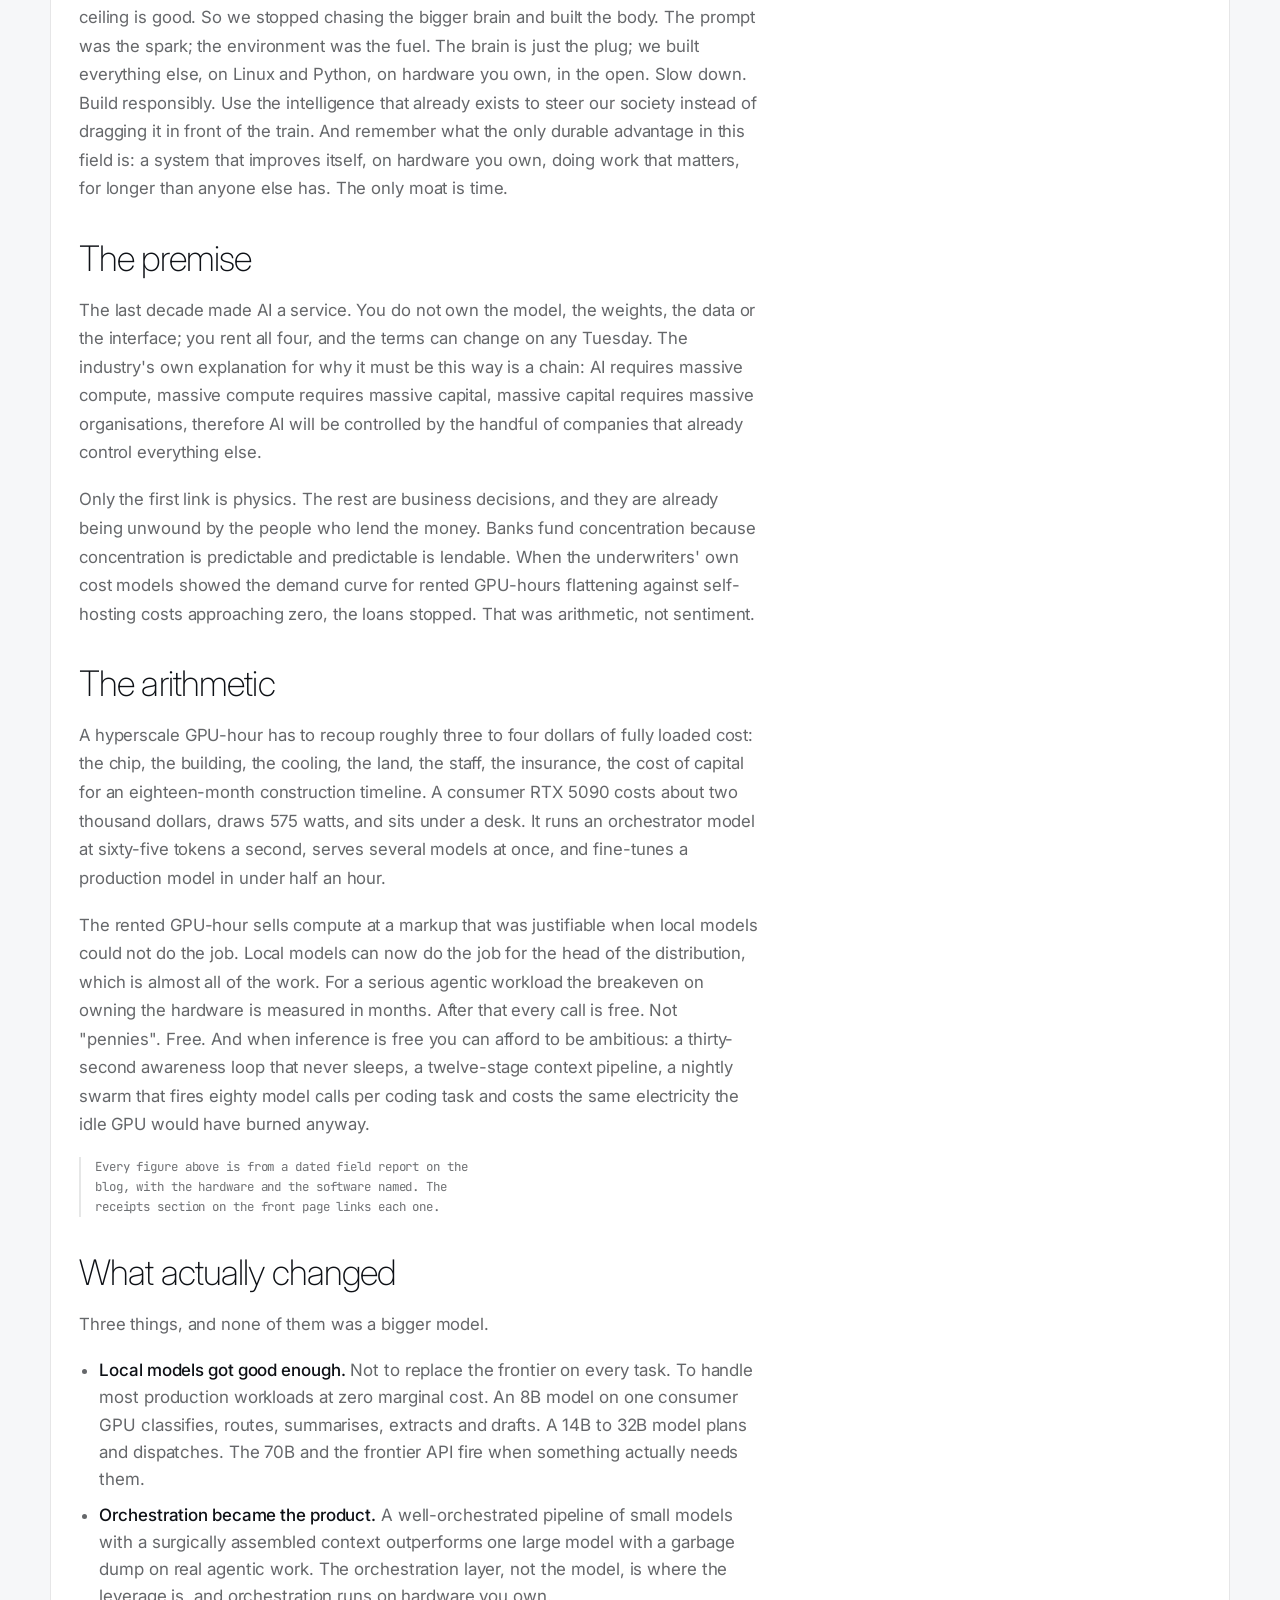
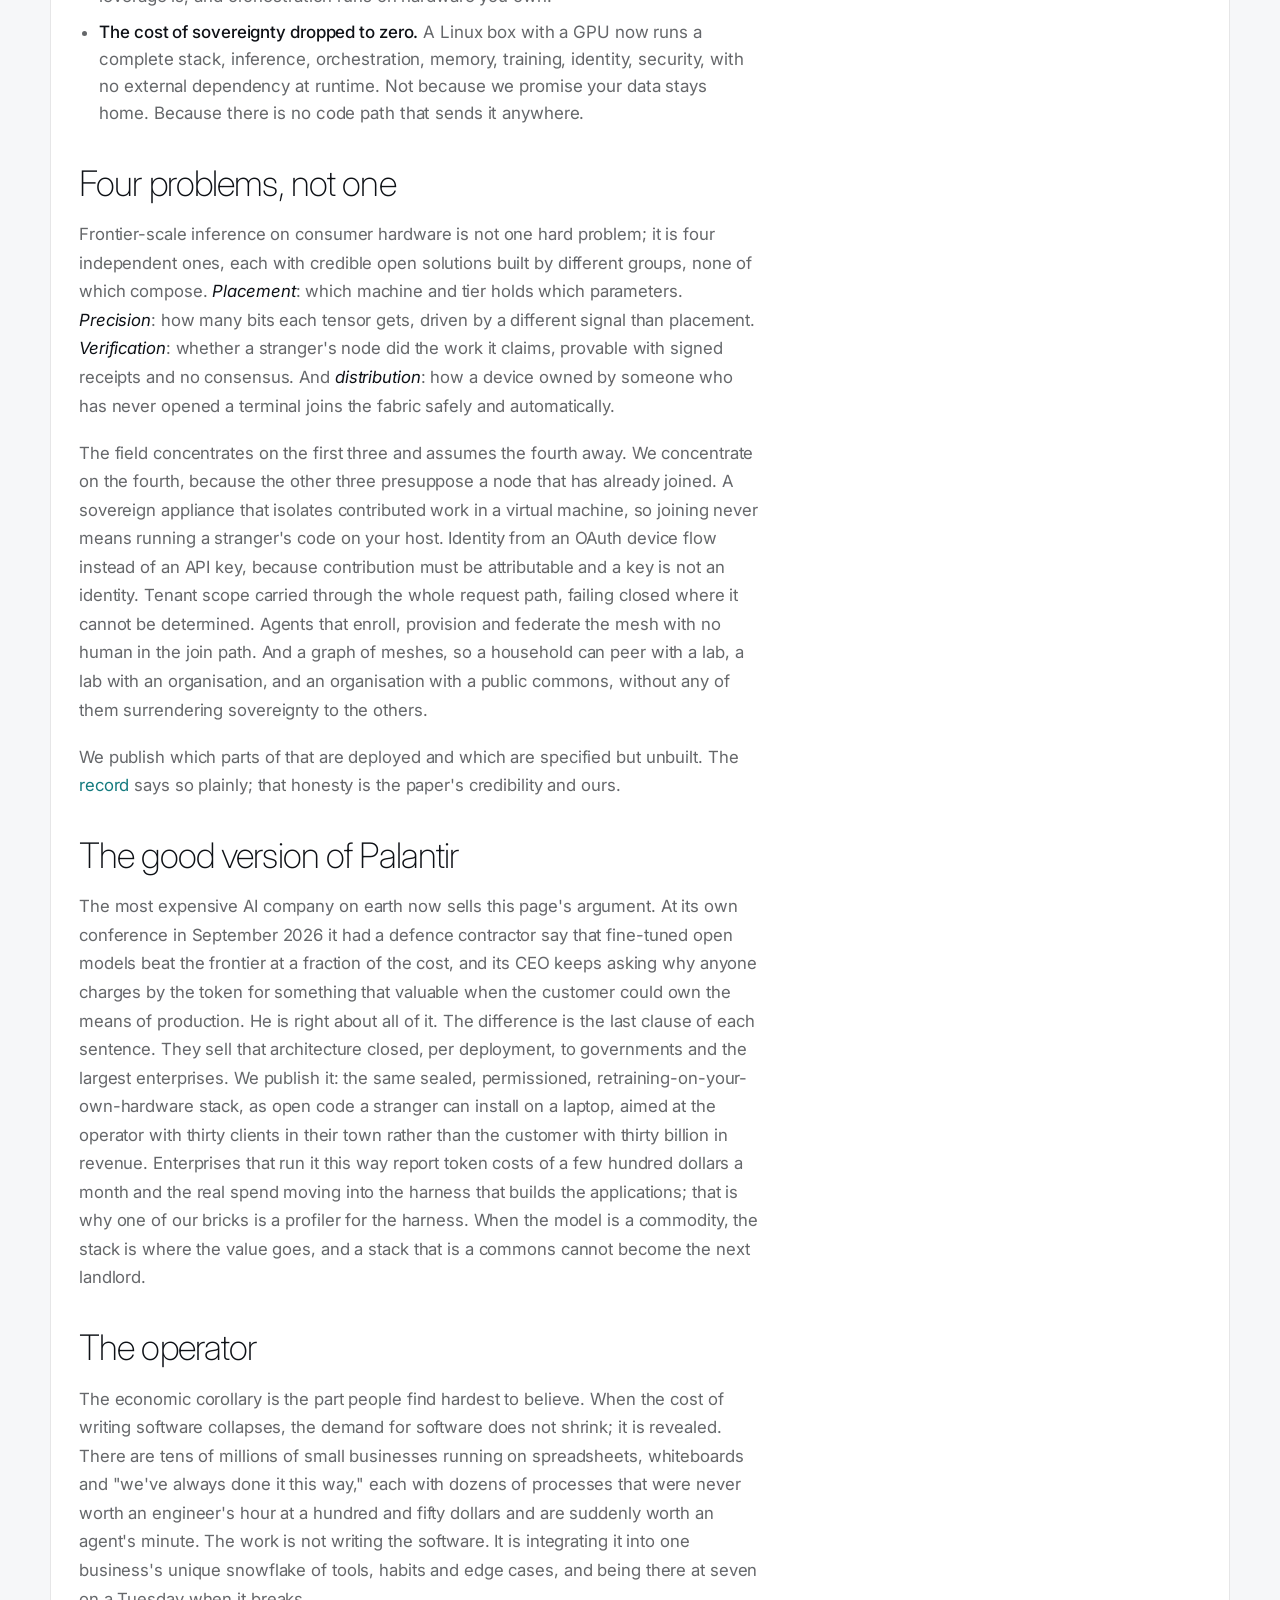
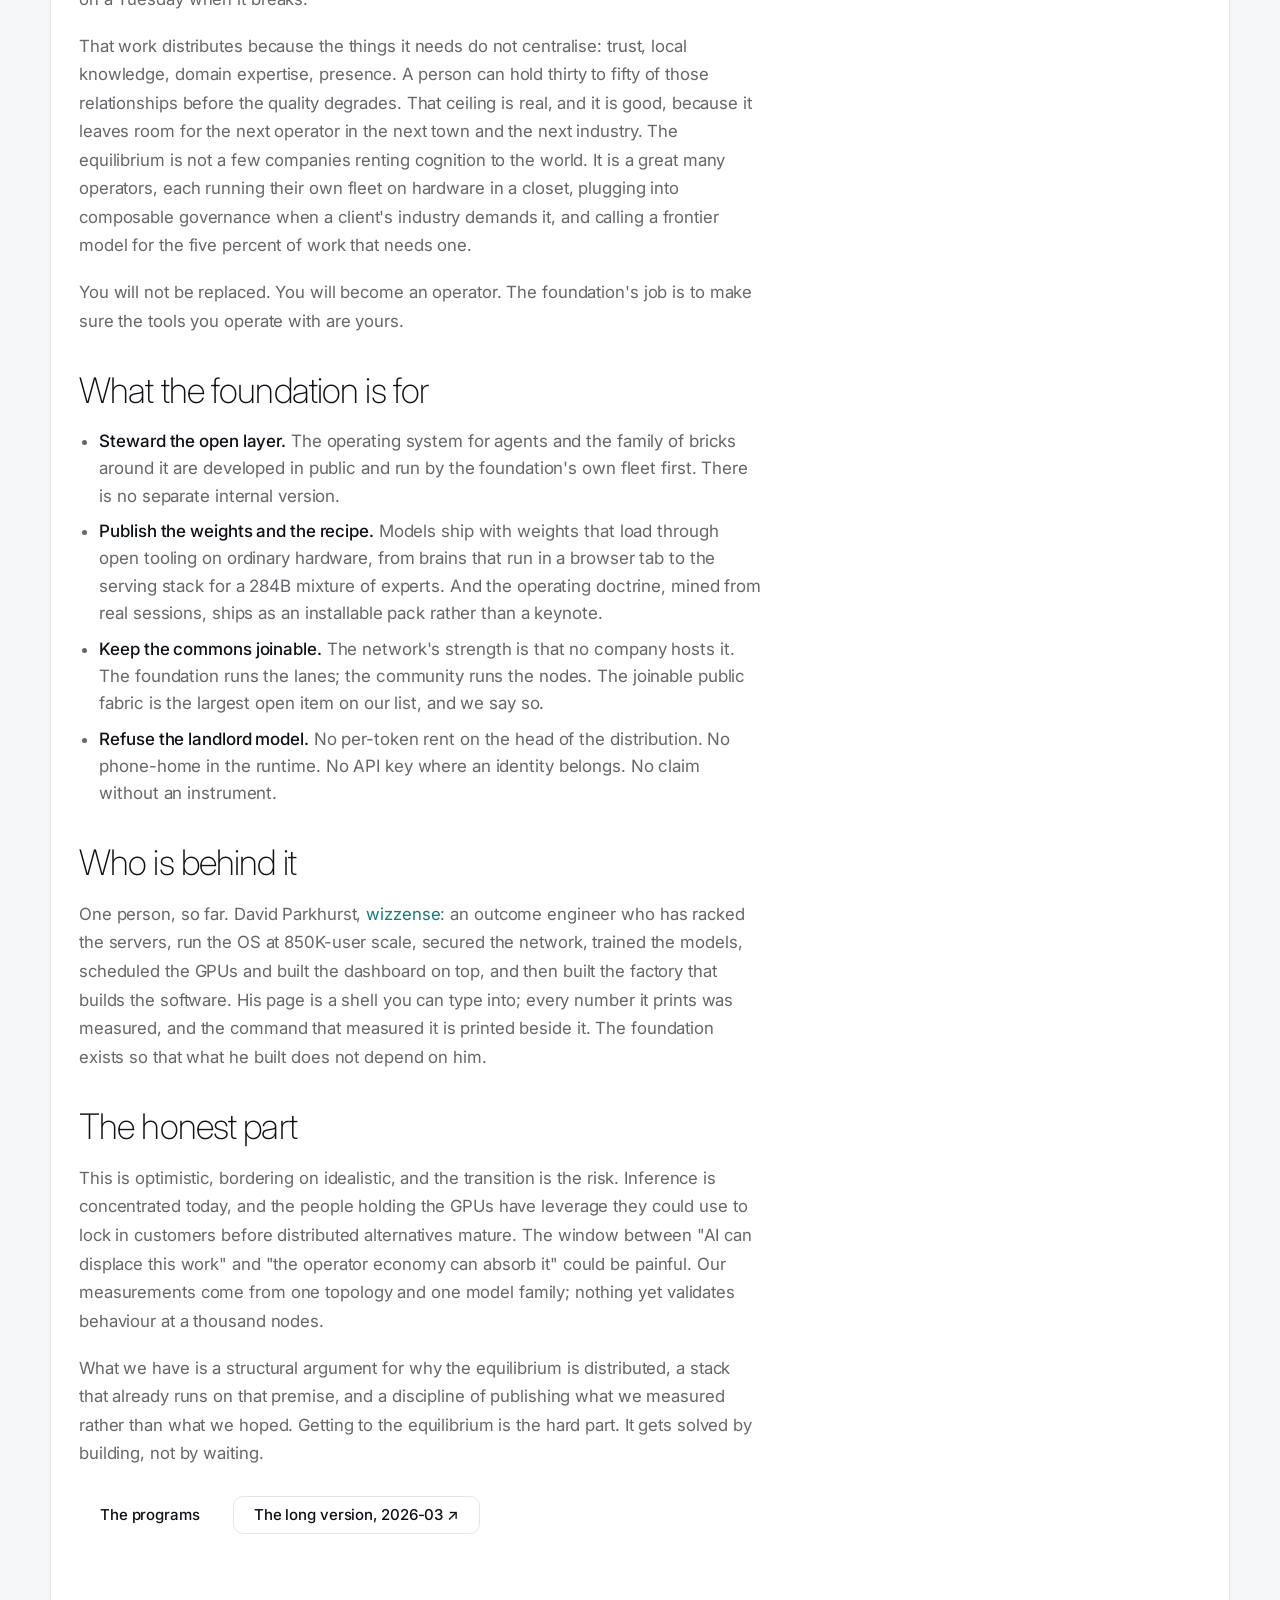
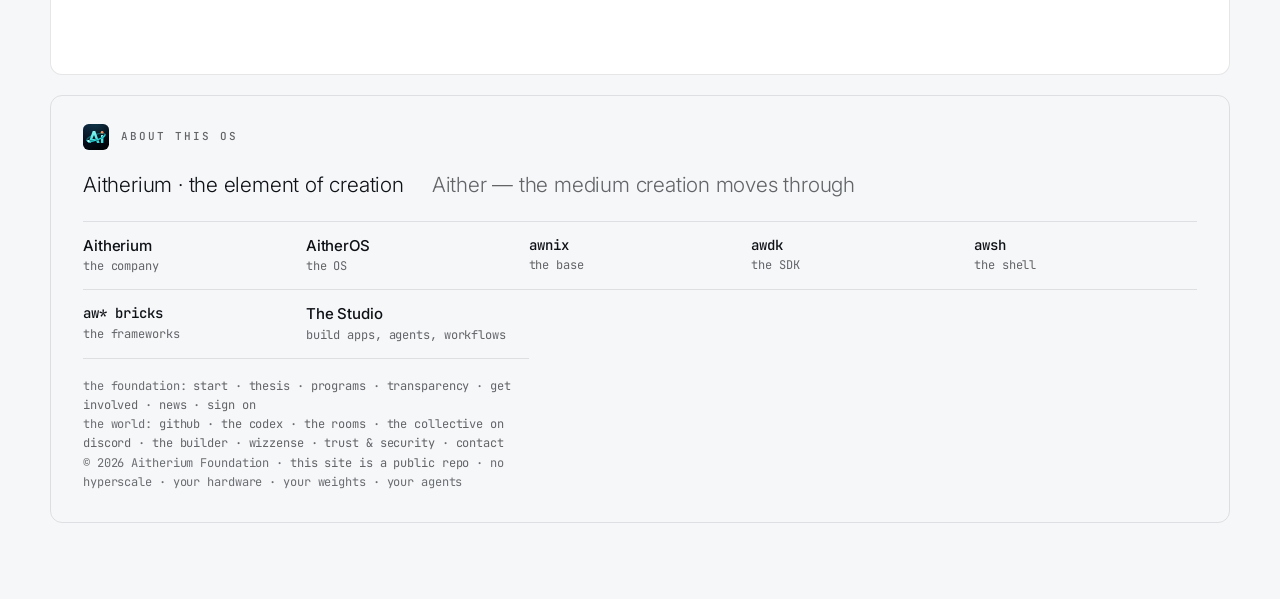
==== commit a4392155: "site: light mode's accent is the mark's blue too #1E9EA2 was a darkened teal for light surfaces. #00" ====
--- a/about.html
+++ b/about.html
@@ -20,7 +20,7 @@
   <link rel="stylesheet" href="https://fonts.googleapis.com/css2?family=Inter:wght@200;300;400;500;600&family=JetBrains+Mono:wght@400;500&display=swap">
   <link rel="stylesheet" href="kit/tokens.css">
   <link rel="stylesheet" href="kit/frame.css">
-  <link rel="stylesheet" href="theme.css?v=5807a91701">
+  <link rel="stylesheet" href="theme.css?v=039da680b2">
   <link rel="stylesheet" href="styles.css?v=0b318f308f">
   <script>(function(){var d=document.documentElement,t;try{t=localStorage.getItem('aitherium-theme')}catch(e){}
   d.setAttribute('data-theme',t==='dark'?'dark':'light');
--- a/theme.css
+++ b/theme.css
@@ -11,7 +11,7 @@
 
    Contrast (WCAG 2.x, light): ink on surface 18.9:1 · dim on surface 4.62:1,
    on ground 4.53:1 · accent-ink on surface 5.1:1, on ground 4.8:1 · ink on the
-   accent fill 5.8:1. The accent FILL (#1E9EA2) is 3.25:1 on white, so it is
+   accent fill 5.8:1. The accent FILL (#009DB0) is 3.25:1 on white, so it is
    used for fills, rules and marks; text in the accent uses --fk-accent-ink.
    ═══════════════════════════════════════════════════════════════════════════ */
 
@@ -26,13 +26,13 @@
   --fk-dim: rgba(14,17,22,.64);
   --fk-faint: rgba(14,17,22,.60);
   --fk-hairline: rgba(14,17,22,.10);
-  --fk-accent: #1E9EA2;                  /* fills, rules, the mark */
+  --fk-accent: #009DB0;                  /* fills, rules, the mark */
   --fk-accent-ink: #137A7E;              /* the accent as TEXT */
   --fk-on-accent: #0E1116;               /* text on an accent fill */
-  --fk-accent-glow: rgba(30,158,162,.22);
-  --fk-accent-wash: rgba(30,158,162,.08);
-  --fk-accent-line: rgba(30,158,162,.40);
-  --fk-selection: rgba(30,158,162,.22);
+  --fk-accent-glow: rgba(0,157,176,.22);
+  --fk-accent-wash: rgba(0,157,176,.08);
+  --fk-accent-line: rgba(0,157,176,.40);
+  --fk-selection: rgba(0,157,176,.22);
   --fk-scrim: rgba(14,17,22,.40);
   --fk-shadow: rgba(14,17,22,.18);
 }
@@ -87,3 +87,6 @@
 .fk-about .fk-mark .eye { fill: var(--fk-bg); }
 /* on a phone the menubar has no room to spare: the switch drops its ring */
 @media (max-width: 760px) { .fk-theme { width: 22px; height: 22px; border: 0; } }
+
+/* 2026-11-24: accent is #00E5FF (the Ai mark). Restamped because Cloudflare had
+   cached the previous theme.css under its old ?v= URL. */
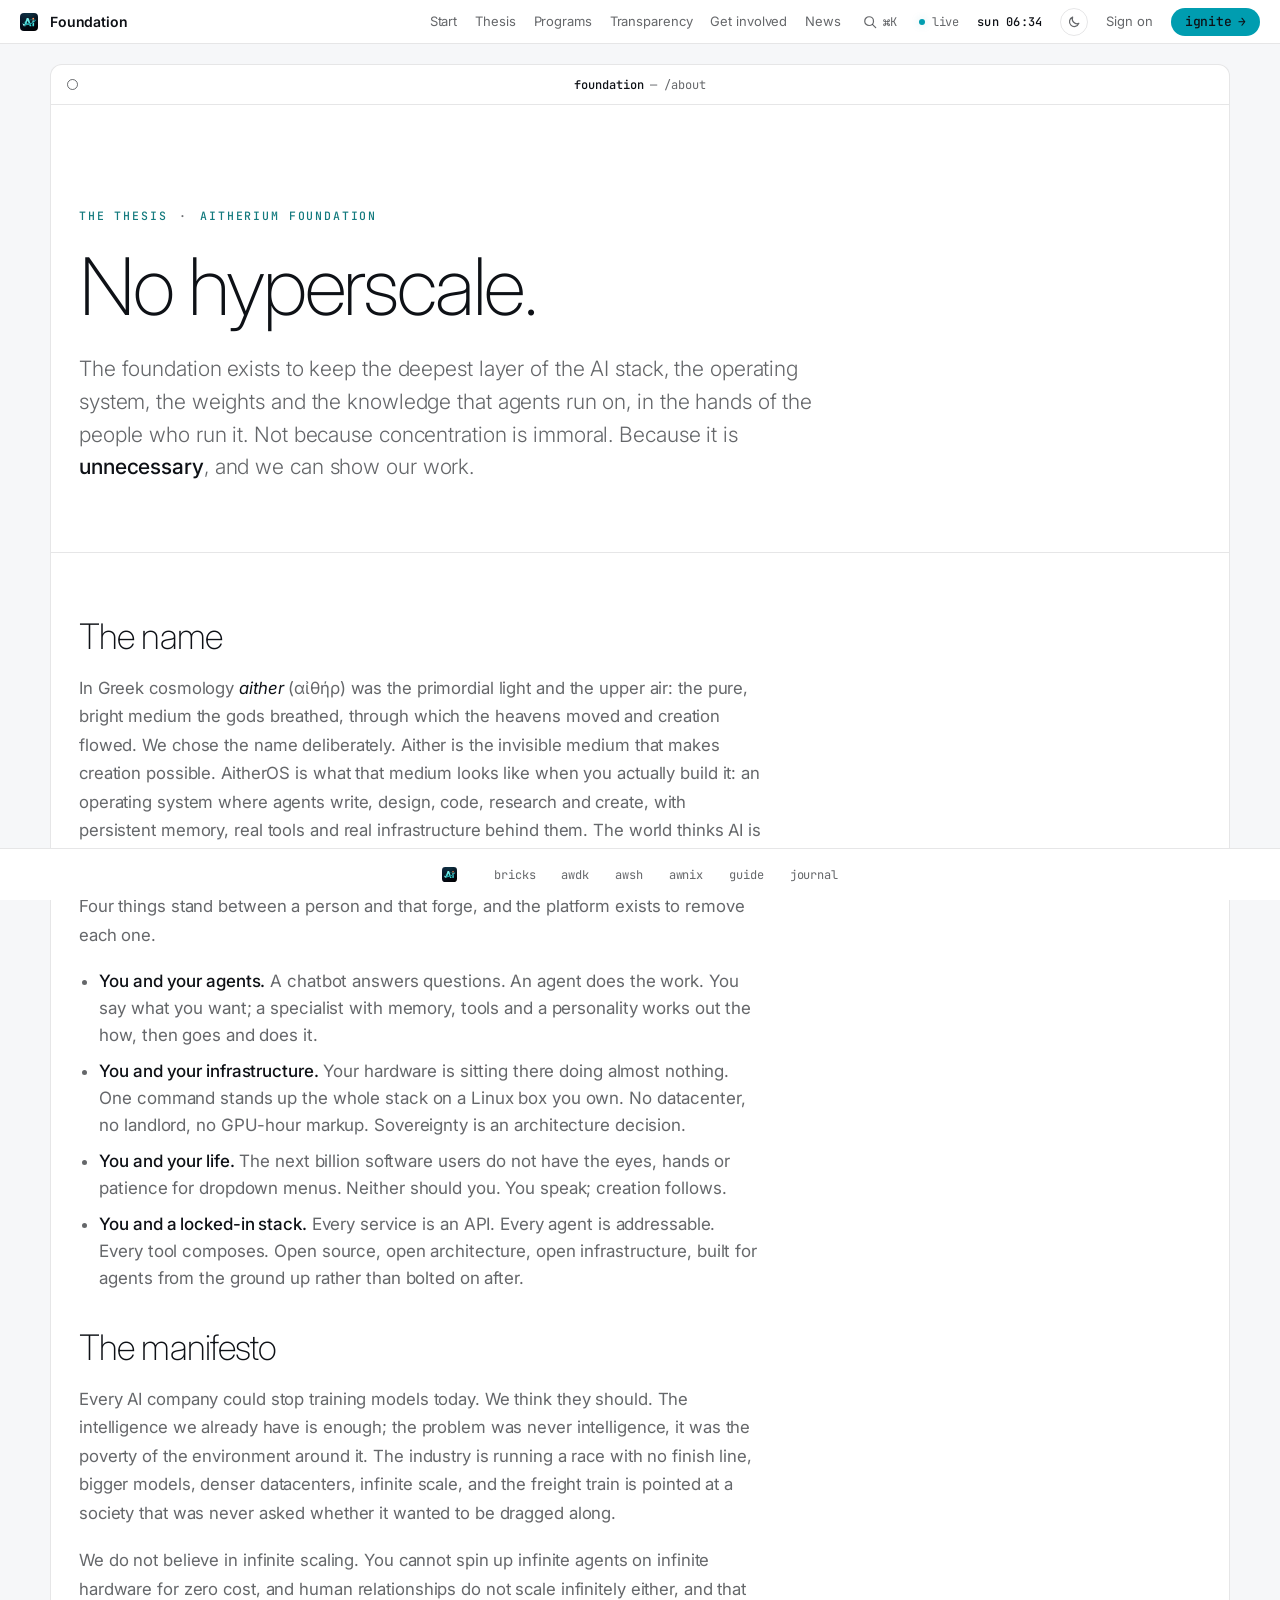
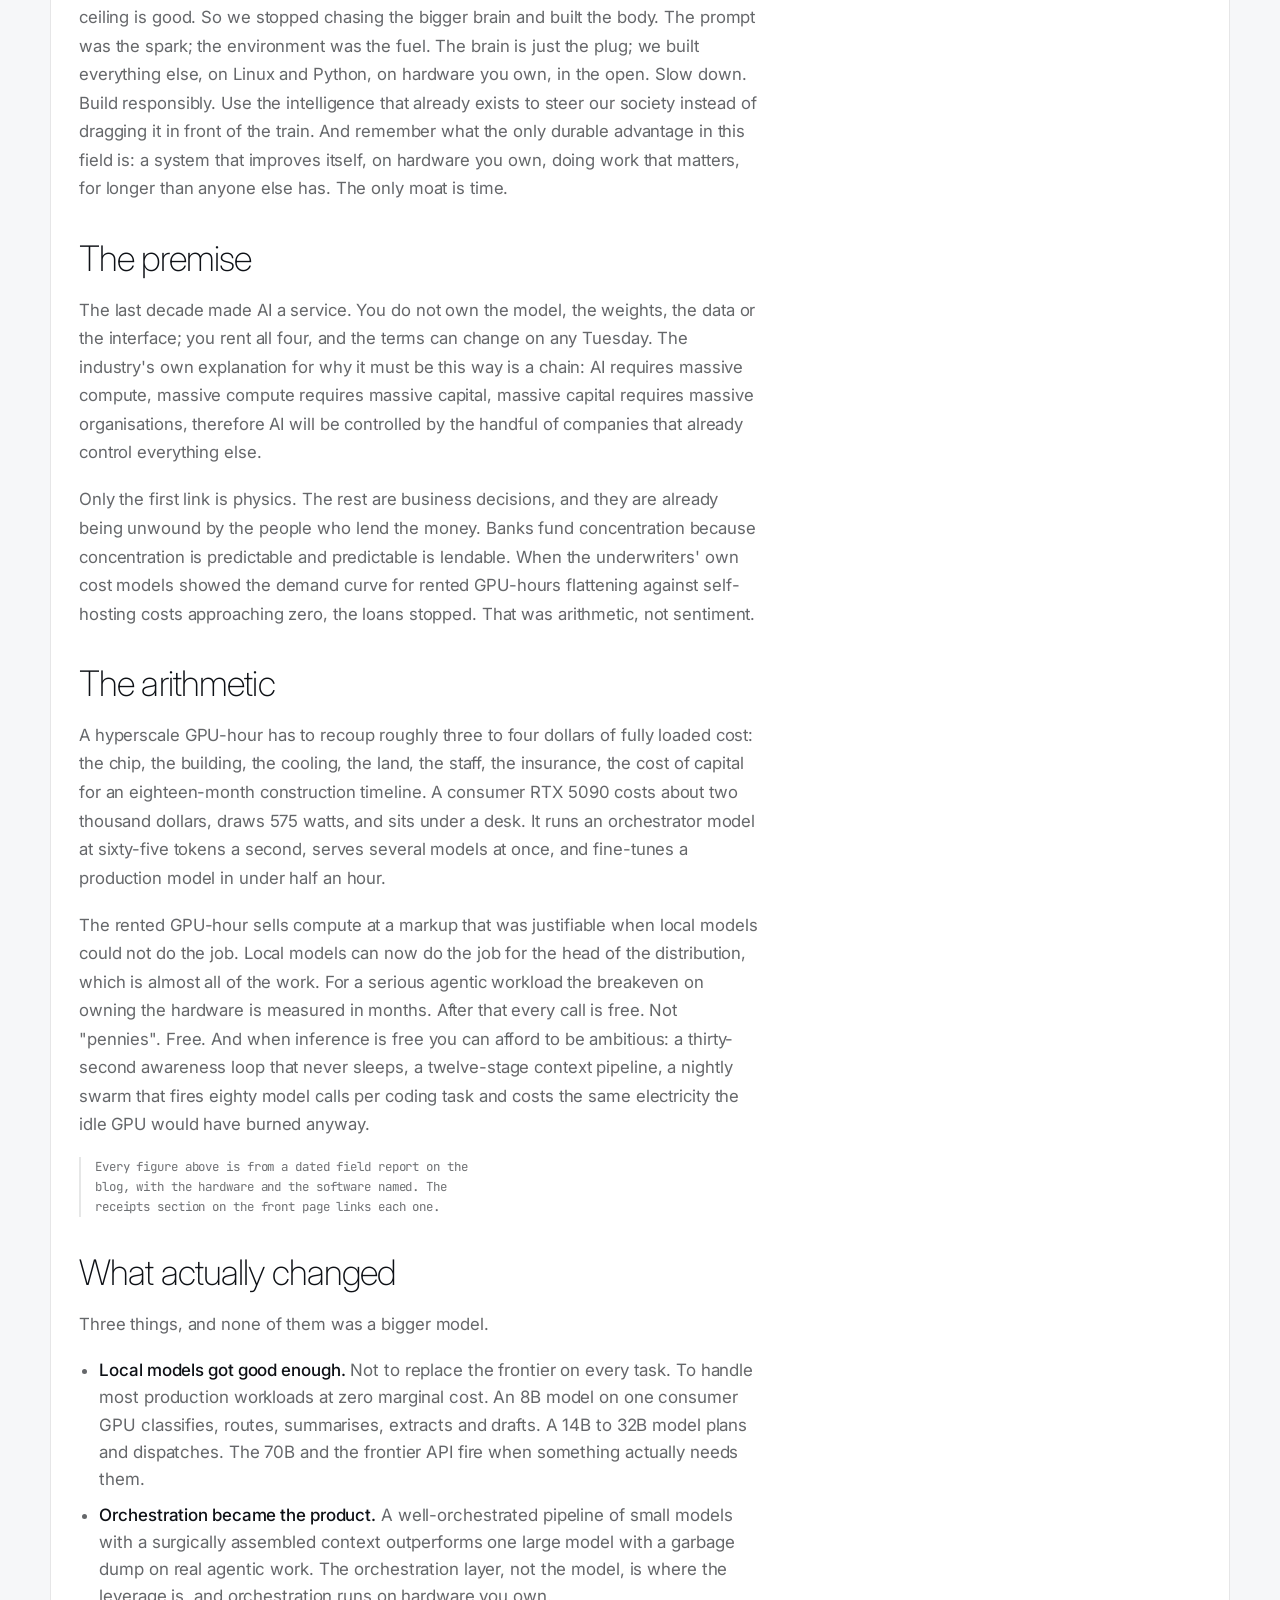
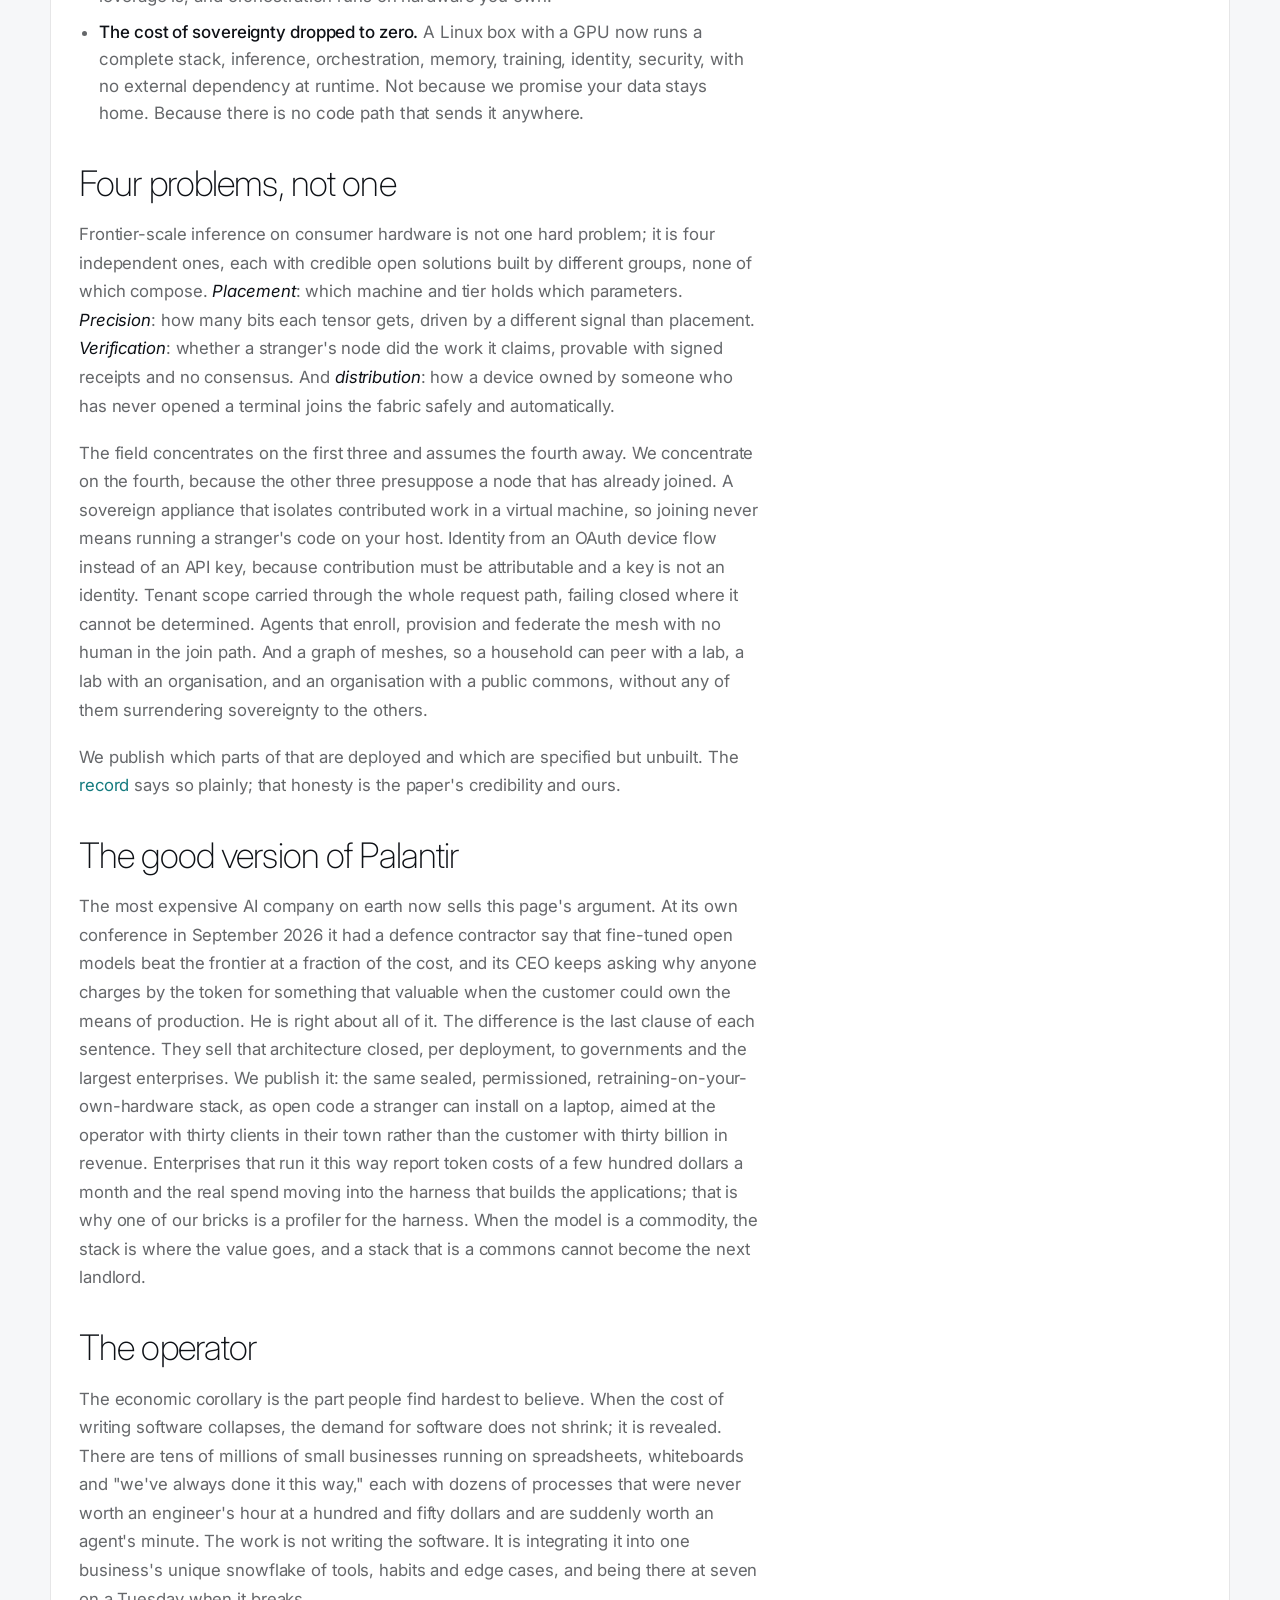
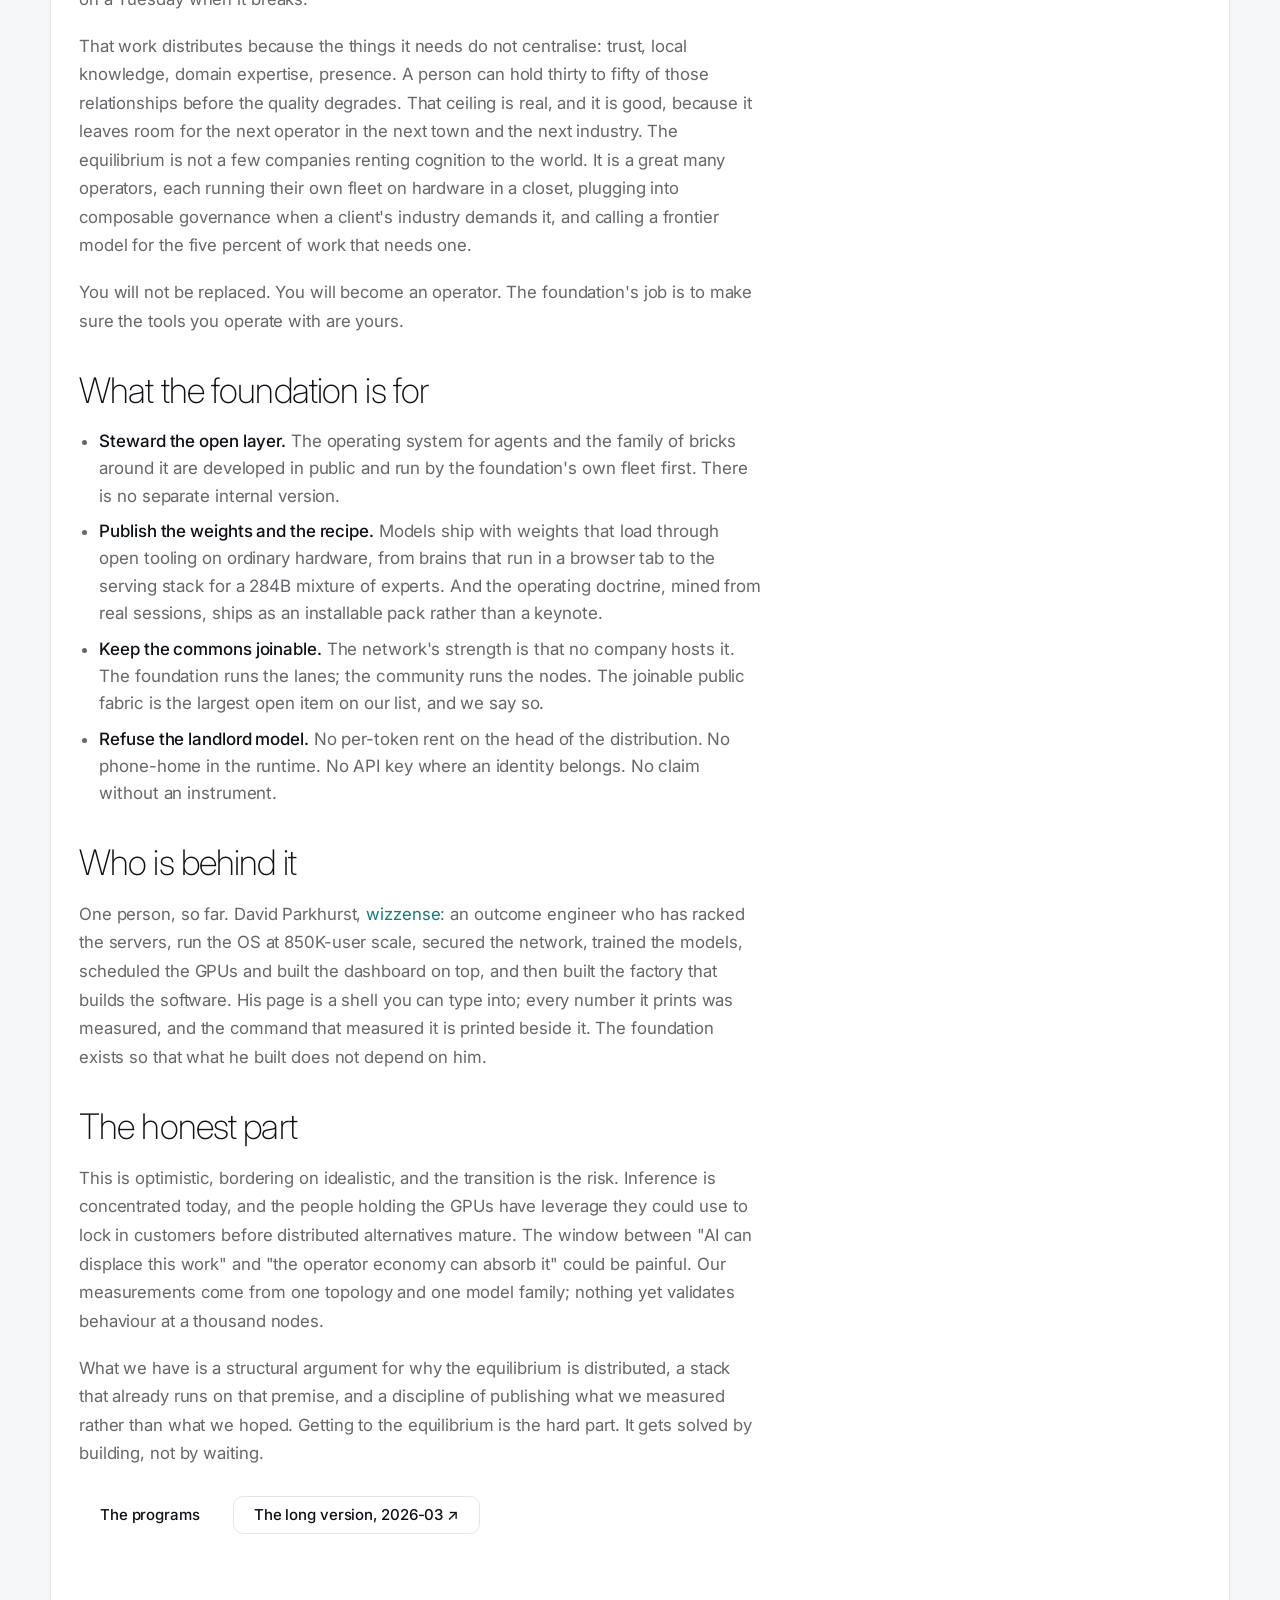
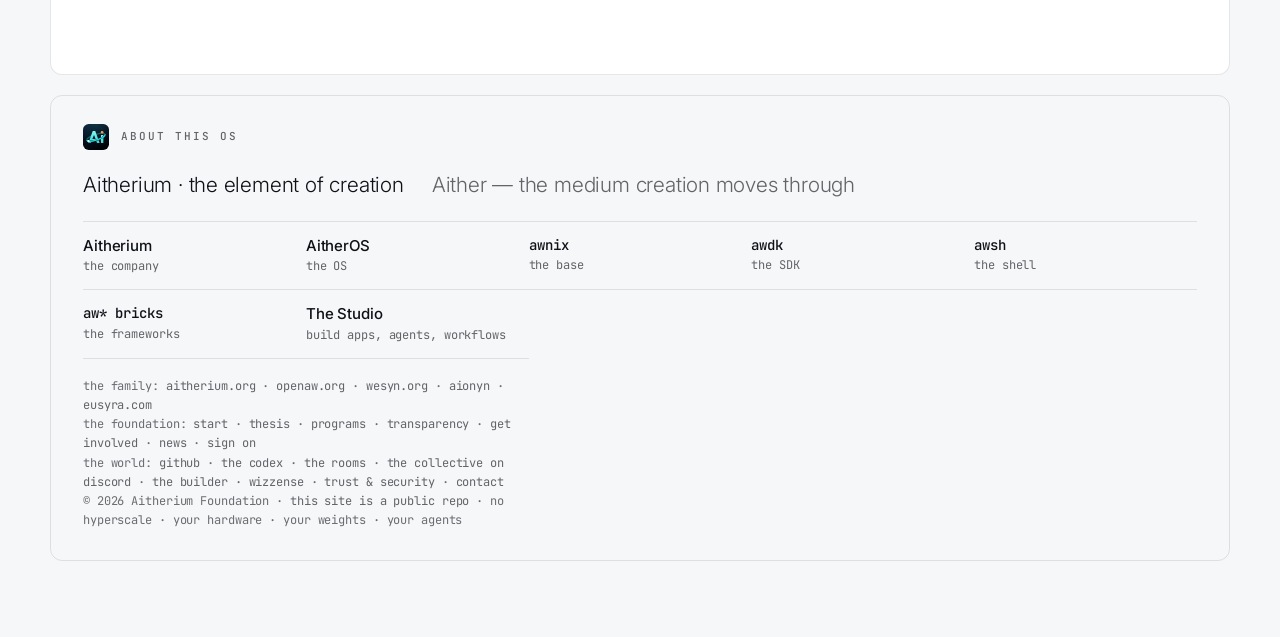
==== commit 6e61e42d: "site: the family line in the colophon The same five sibling domains aitherium.com links, names only," ====
--- a/about.html
+++ b/about.html
@@ -257,7 +257,8 @@
   <div class="fk-about-hd"><img class="fk-mark" src="brand/aither-icon.svg" alt="" aria-hidden="true"><h2 id="fk-about-h">About this OS</h2></div>
   <p class="fk-brandlines"><span>Aitherium · the element of creation</span><span>Aither — the medium creation moves through</span></p>
   <div class="fk-family"><a href="https://aitherium.com/about"><span class="n">Aitherium</span><span class="r">the company</span></a><a href="https://aitherium.com/"><span class="n">AitherOS</span><span class="r">the OS</span></a><a href="https://aitherium.github.io/awnix/"><span class="n m">awnix</span><span class="r">the base</span></a><a href="https://aitherium.github.io/awdk/"><span class="n m">awdk</span><span class="r">the SDK</span></a><a href="https://aitherium.github.io/awsh/"><span class="n m">awsh</span><span class="r">the shell</span></a><a href="https://aitherium.github.io/"><span class="n m">aw* bricks</span><span class="r">the frameworks</span></a><a href="https://aitherium.com/studio"><span class="n">The Studio</span><span class="r">build apps, agents, workflows</span></a></div>
-  <p class="fk-colophon">the foundation: <a href="start.html">start</a> · <a href="about.html">thesis</a> · <a href="programs.html">programs</a> · <a href="transparency.html">transparency</a> · <a href="get-involved.html">get involved</a> · <a href="news.html">news</a> · <a href="https://aitherium.com/">sign on</a><br>
+  <p class="fk-colophon">the family: <a href="https://aitherium.org/" rel="noopener">aitherium.org</a> · <a href="https://www.openaw.org/" rel="noopener">openaw.org</a> · <a href="https://wesyn.org/" rel="noopener">wesyn.org</a> · <a href="https://aionyn.aitherium.com/" rel="noopener">aionyn</a> · <a href="https://eusyra.com/" rel="noopener">eusyra.com</a><br>
+  the foundation: <a href="start.html">start</a> · <a href="about.html">thesis</a> · <a href="programs.html">programs</a> · <a href="transparency.html">transparency</a> · <a href="get-involved.html">get involved</a> · <a href="news.html">news</a> · <a href="https://aitherium.com/">sign on</a><br>
   the world: <a href="https://github.com/Aitherium" rel="noopener">github</a> · <a href="https://aitherium.github.io/awknowledge/" rel="noopener">the codex</a> ·
   <a href="https://relay.aitherium.com" rel="noopener">the rooms</a> · <a href="https://discord.gg/kKhgRm9wH" rel="noopener">the collective on discord</a> ·
   <a href="https://wizzense.github.io/" rel="noopener">the builder · wizzense</a> · <a href="https://aitherium.com/trust/" rel="noopener">trust &amp; security</a> · <a href="mailto:foundation@aitherium.org">contact</a><br>
